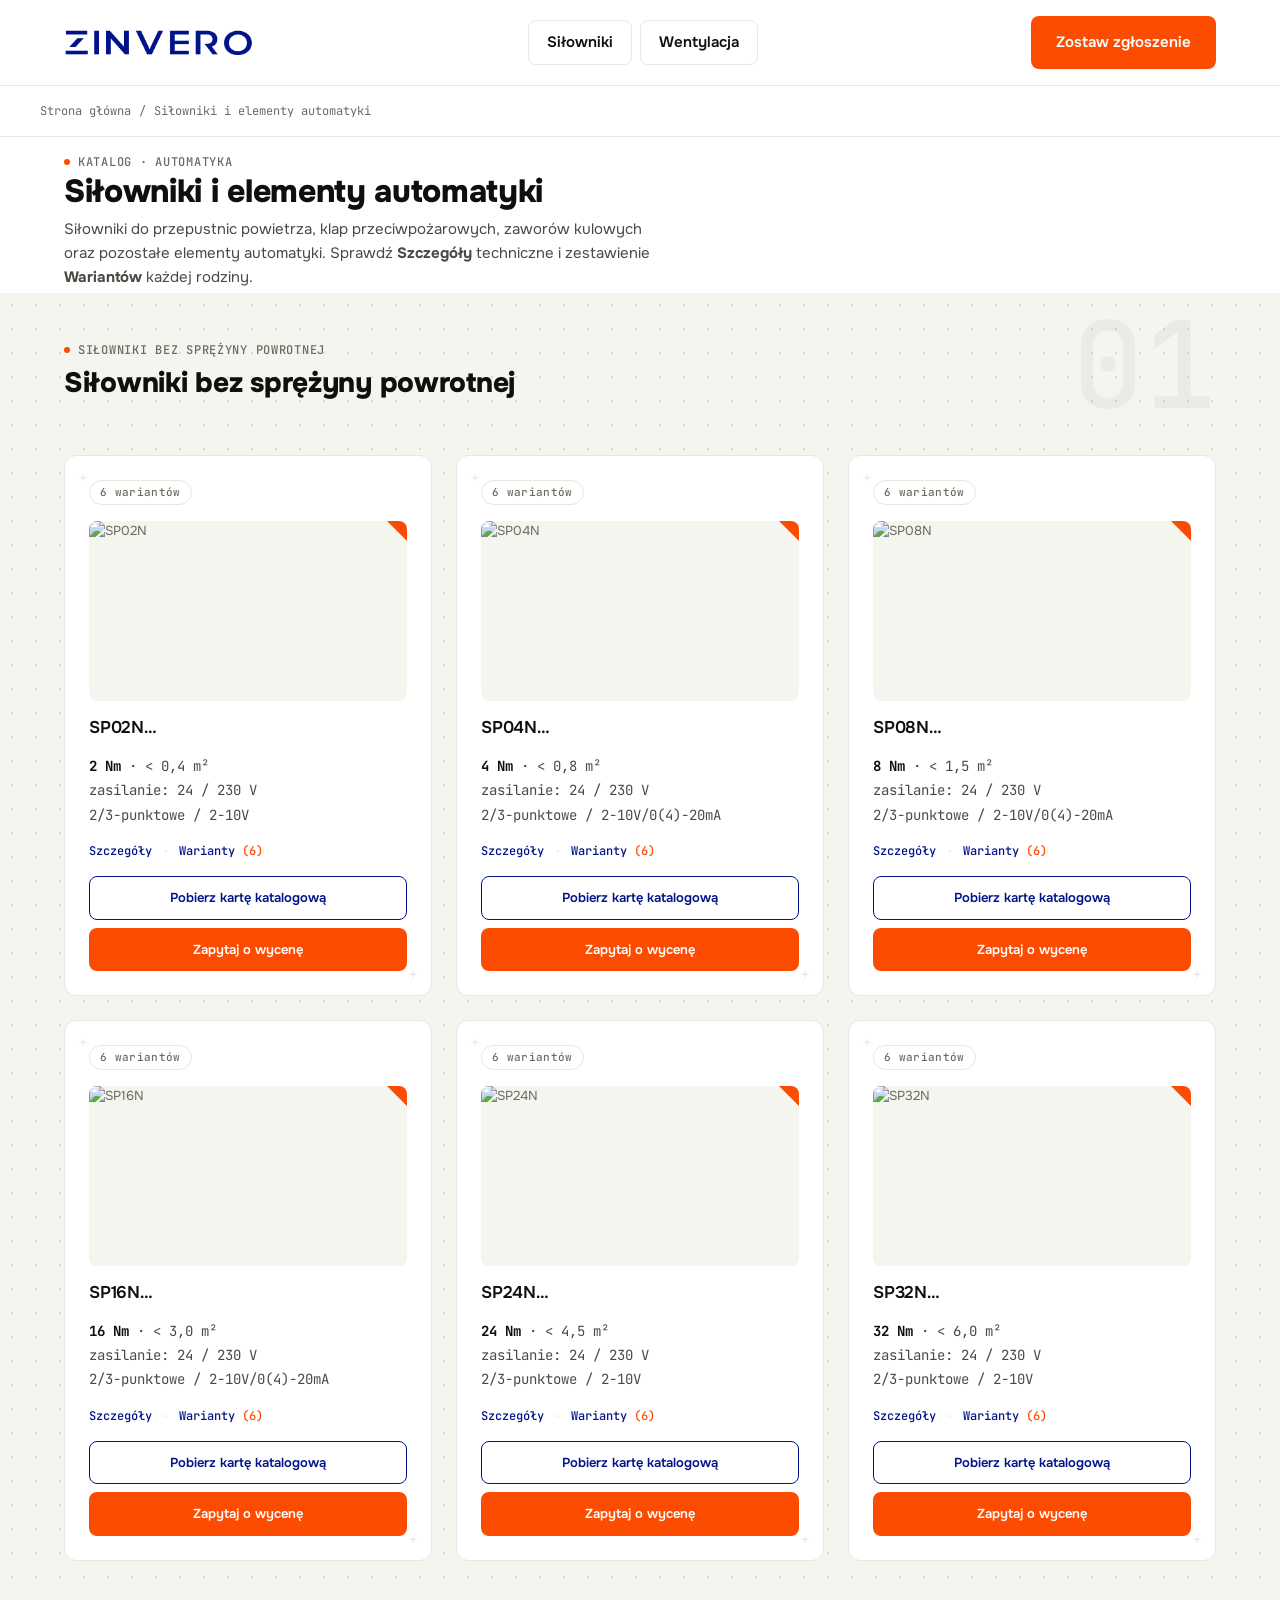
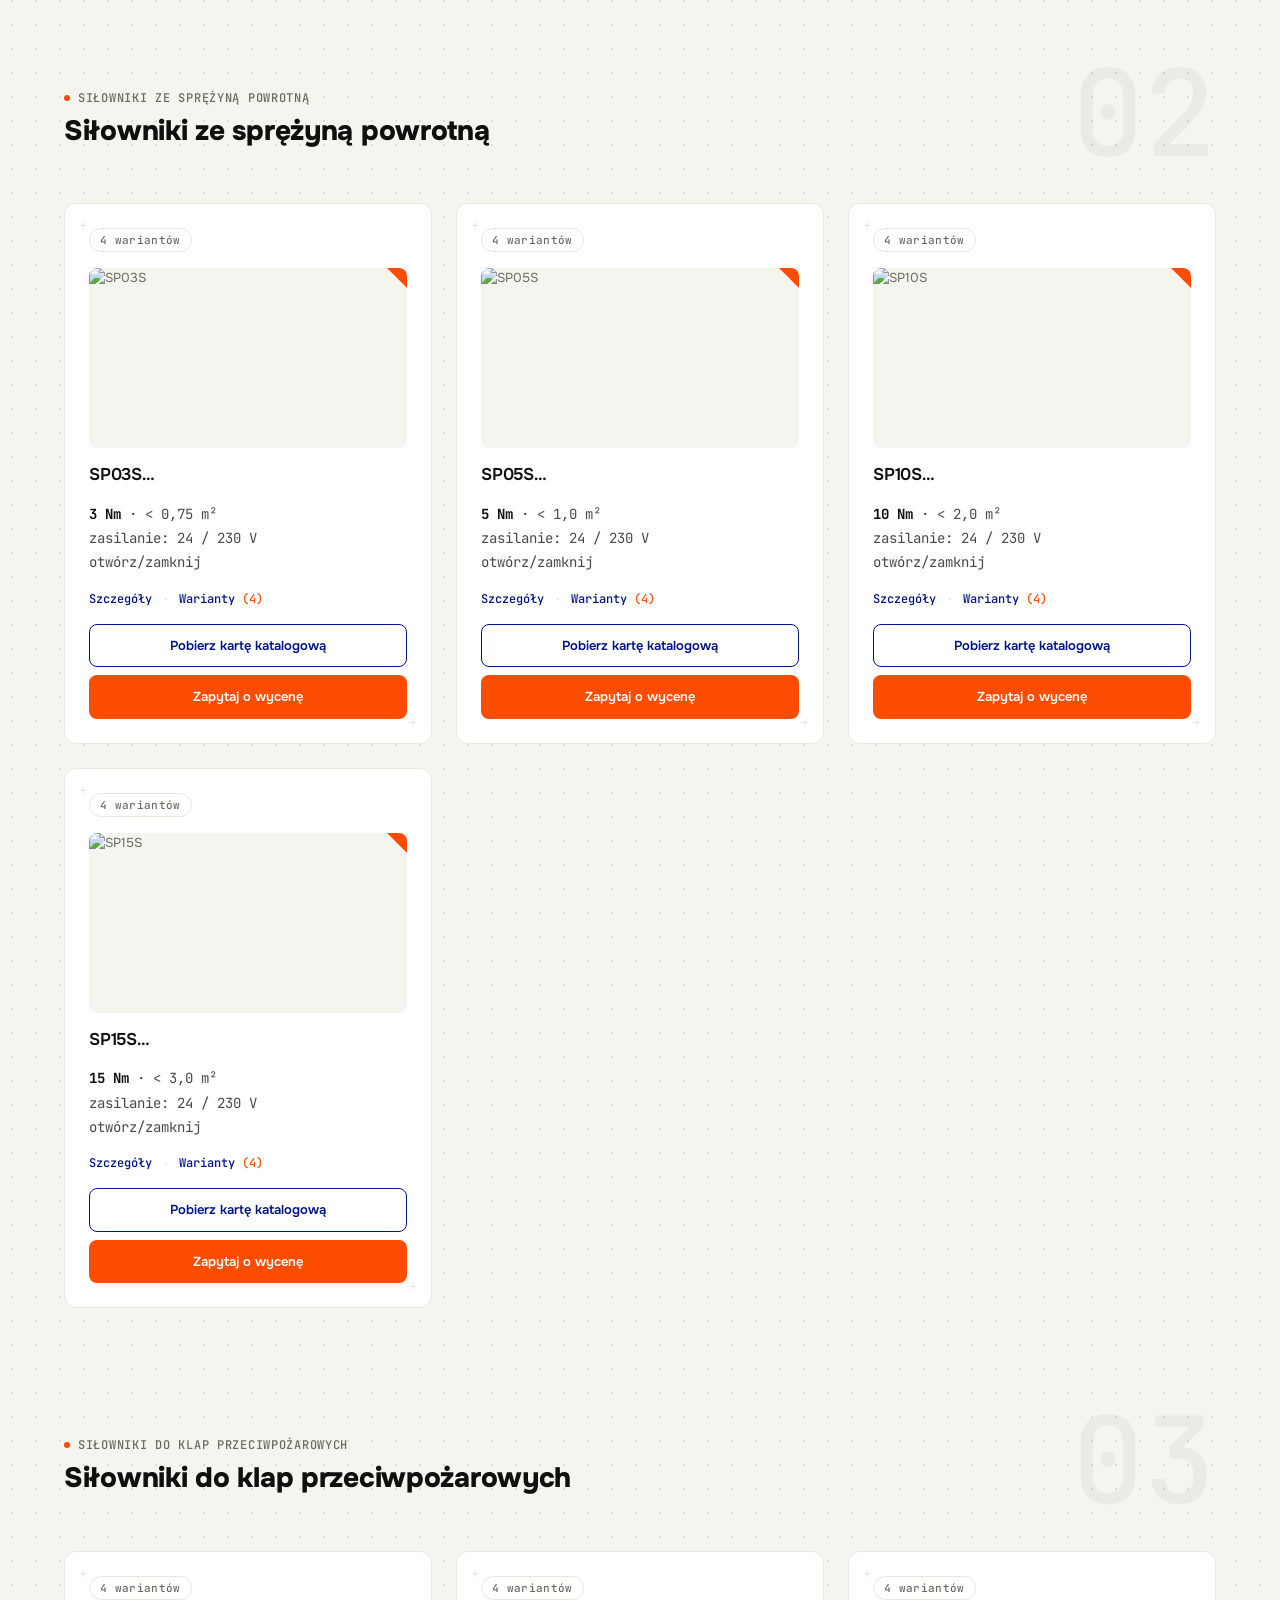
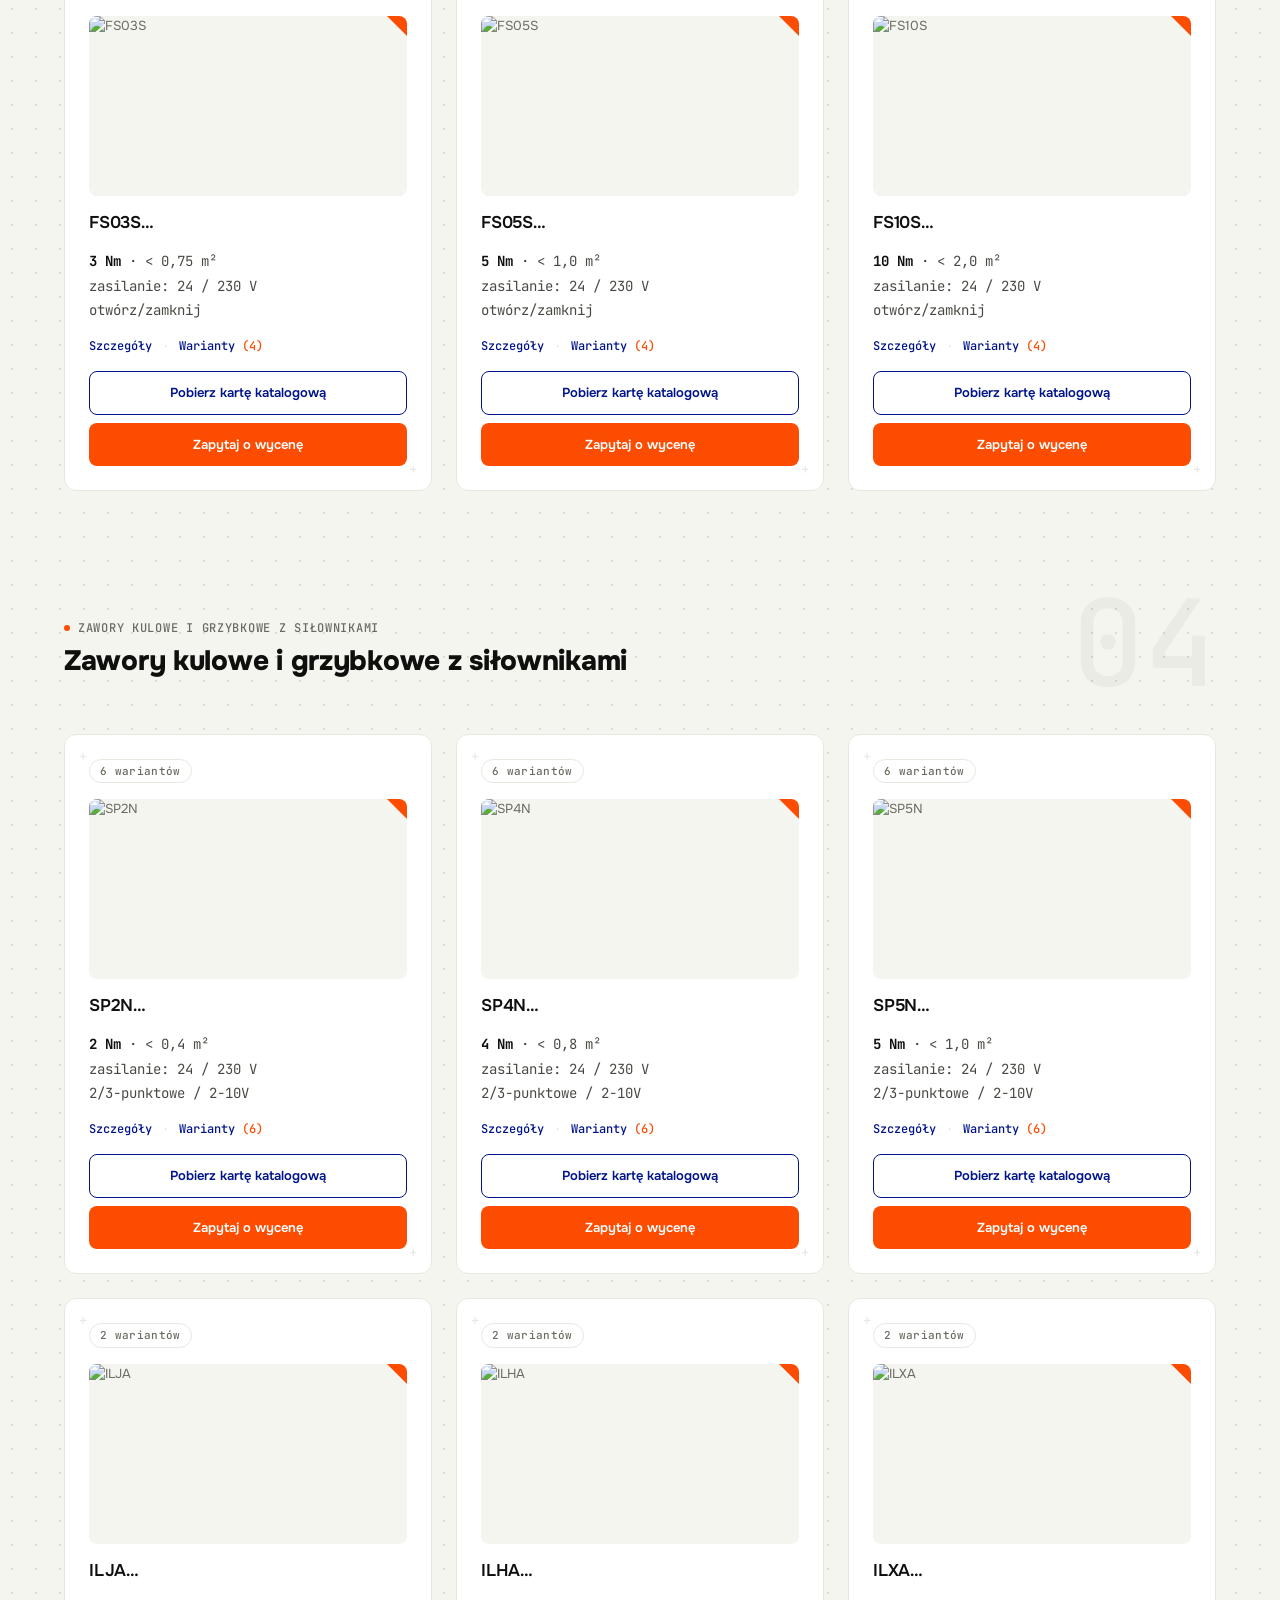
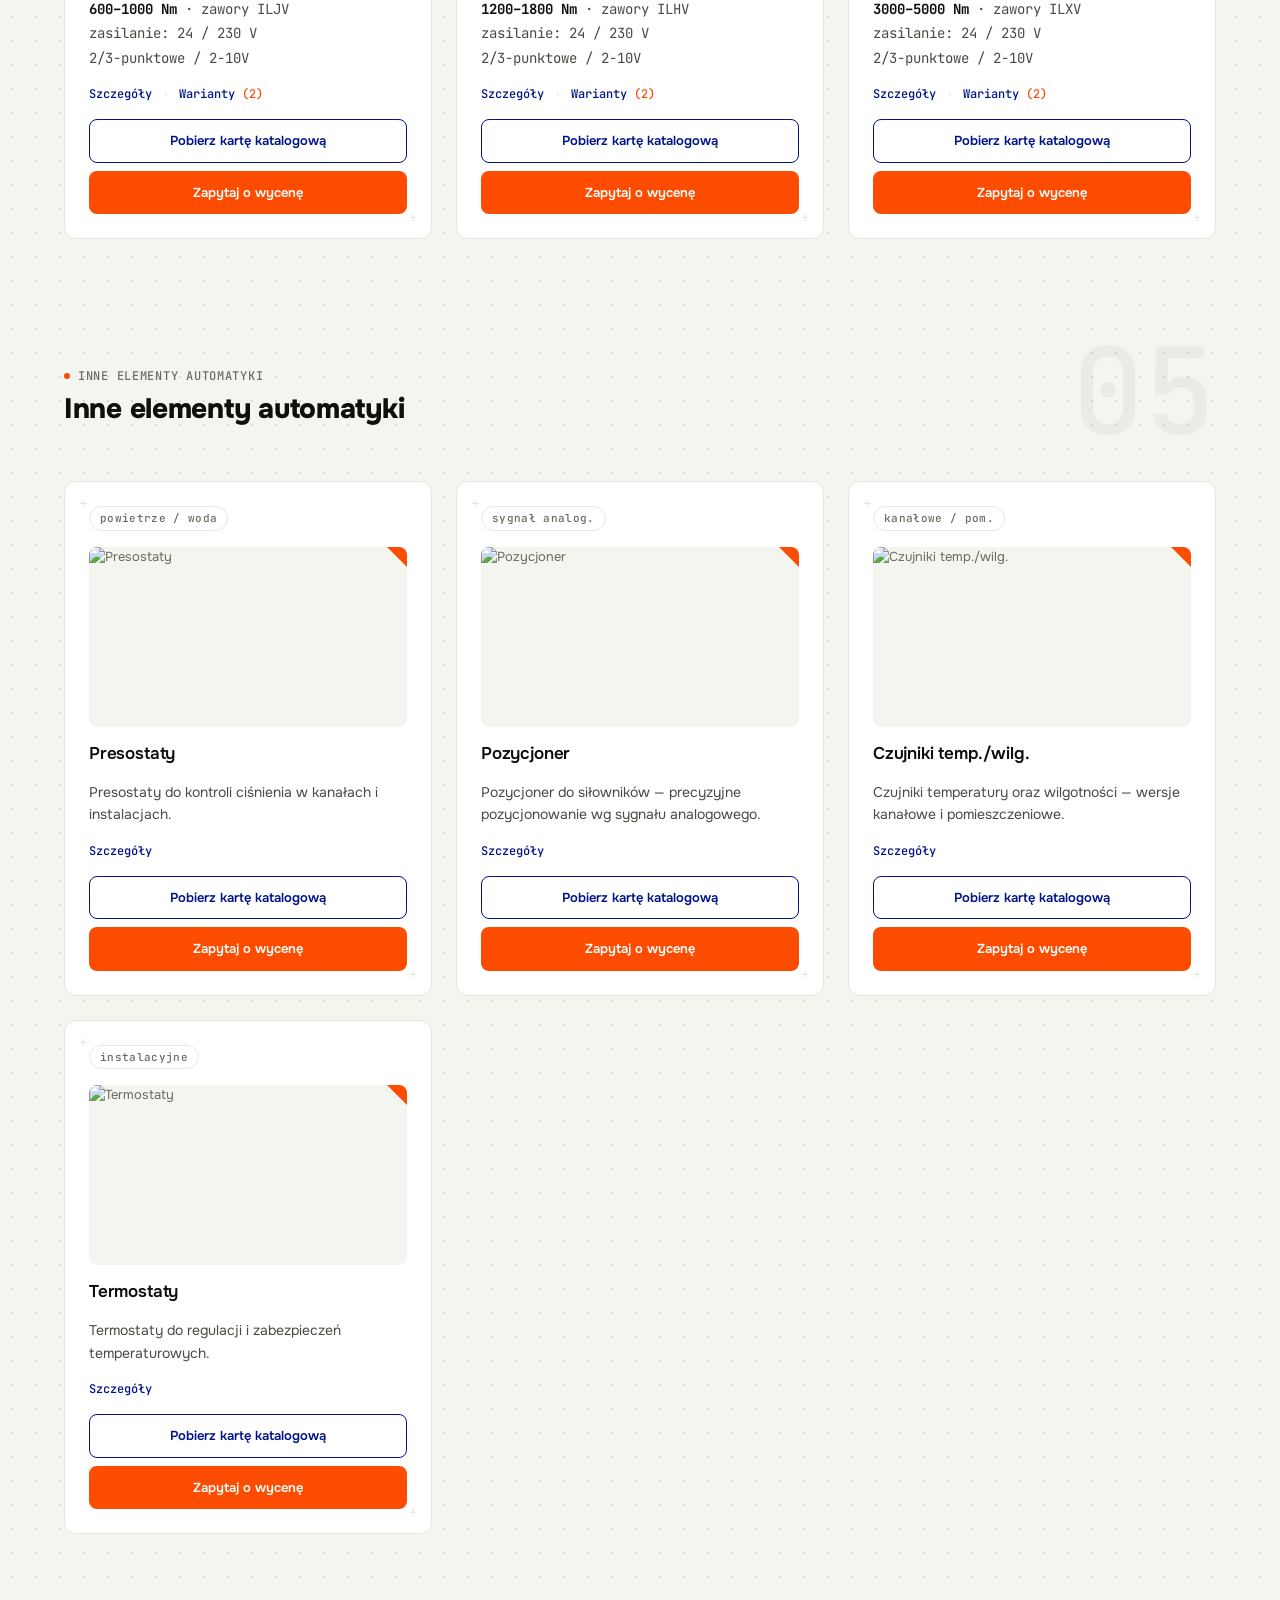
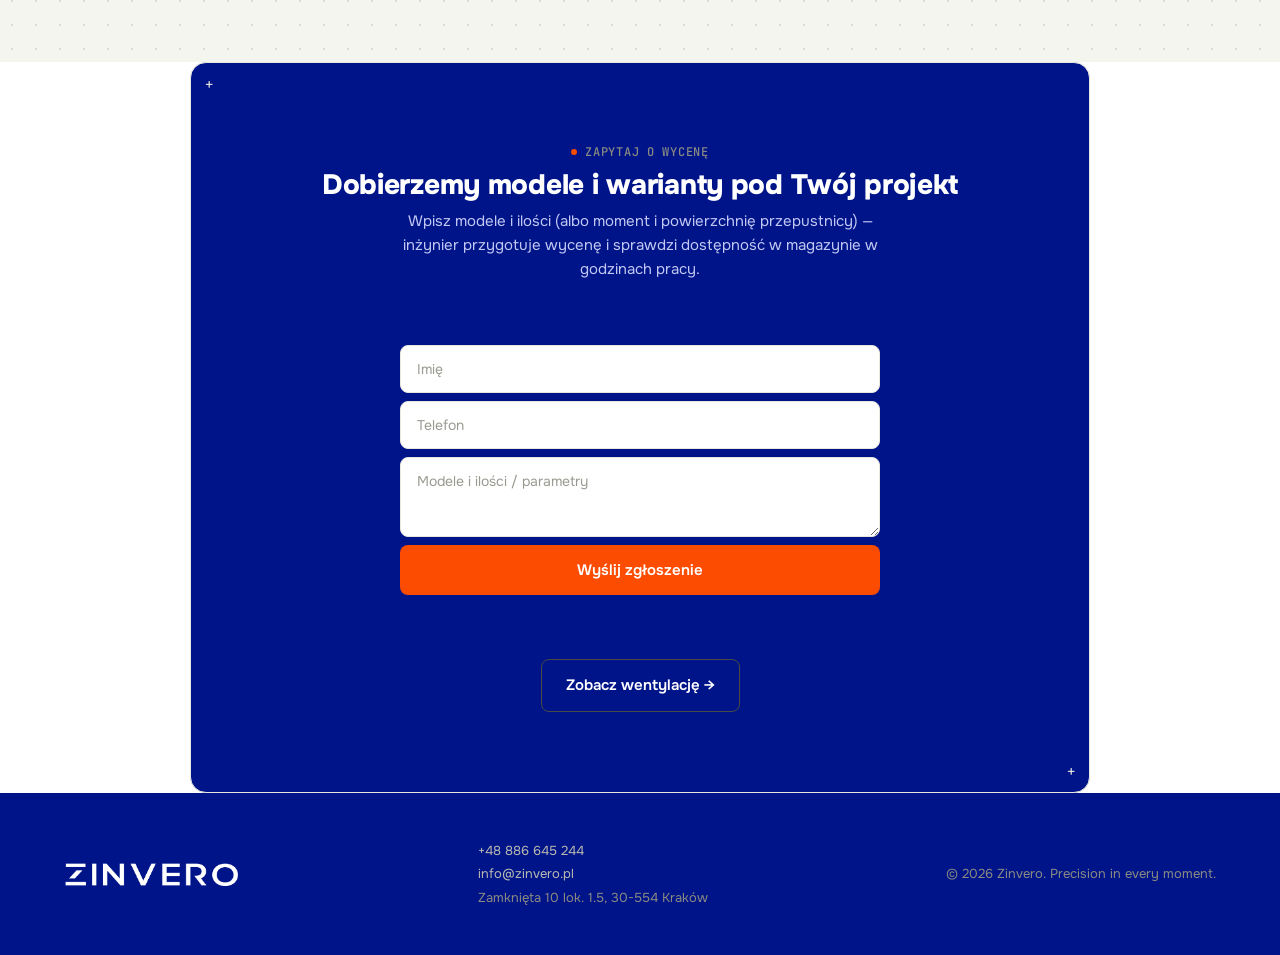
==== actuators.html @ 30b54fe3 "Zinvero site: clone of restok in Zinvero style + 6 fixes" ====
<!DOCTYPE html>
<html lang="pl">
<head>
<meta charset="UTF-8">
<meta name="viewport" content="width=device-width, initial-scale=1.0">
<title>Siłowniki i elementy automatyki — Zinvero</title>
<meta name="description" content="Katalog siłowników HVAC: przepustnice powietrza, klapy przeciwpożarowe, zawory kulowe i grzybkowe z siłownikami, presostaty. Szczegóły techniczne i warianty każdej rodziny. Magazyn w Krakowie.">
<link rel="canonical" href="https://zinvero-hvac.vercel.app/actuators.html">

<meta property="og:type" content="website">
<meta property="og:site_name" content="Zinvero">
<meta property="og:title" content="Siłowniki i elementy automatyki — Zinvero">
<meta property="og:description" content="Katalog siłowników HVAC: przepustnice, klapy przeciwpożarowe, zawory kulowe i grzybkowe, presostaty. Szczegóły i warianty.">
<meta property="og:url" content="https://zinvero-hvac.vercel.app/actuators.html">
<meta property="og:locale" content="pl_PL">
<meta property="og:image" content="https://zinvero-hvac.vercel.app/og-image.jpg">
<meta name="twitter:card" content="summary_large_image">
<meta name="twitter:title" content="Siłowniki i elementy automatyki — Zinvero">
<meta name="twitter:image" content="https://zinvero-hvac.vercel.app/og-image.jpg">

<link rel="preconnect" href="https://fonts.googleapis.com">
<link rel="preconnect" href="https://fonts.gstatic.com" crossorigin>
<link href="https://fonts.googleapis.com/css2?family=Onest:wght@400;500;600;800&family=JetBrains+Mono:wght@500&display=swap" rel="stylesheet">
<link rel="icon" type="image/svg+xml" href="/favicon.svg">
<link rel="icon" type="image/png" sizes="32x32" href="/favicon-32.png">
<link rel="apple-touch-icon" href="/apple-touch-icon.png">
<link rel="stylesheet" href="style.css">

<script type="application/ld+json">
{ "@context":"https://schema.org","@type":"BreadcrumbList","itemListElement":[
  {"@type":"ListItem","position":1,"name":"Strona główna","item":"https://zinvero-hvac.vercel.app/"},
  {"@type":"ListItem","position":2,"name":"Siłowniki i elementy automatyki","item":"https://zinvero-hvac.vercel.app/actuators.html"}]}
</script>
</head>
<body>

<header class="bg-white divider-bottom">
  <div class="container header-inner">
    <a href="index.html" class="logo">
      <img src="logo.png" alt="Zinvero">
    </a>
    <nav>
      <ul>
        <li><a href="actuators.html">Siłowniki</a></li>
        <li><a href="pvu.html">Wentylacja</a></li>
      </ul>
    </nav>
    <div class="header-cta">
      <a href="#actuators-lead" class="btn btn-primary">Zostaw zgłoszenie</a>
    </div>
  </div>
</header>

<div class="bg-white divider-bottom">
  <div class="container breadcrumb">
    <a href="index.html">Strona główna</a> / <span>Siłowniki i elementy automatyki</span>
  </div>
</div>

<section class="page-hero bg-white">
  <div class="container">
    <div class="page-hero-inner">
      <div class="eyebrow"><span class="dot"></span>Katalog · Automatyka</div>
      <h1>Siłowniki i elementy automatyki</h1>
      <p class="lead">Siłowniki do przepustnic powietrza, klap przeciwpożarowych, zaworów kulowych oraz pozostałe elementy automatyki. Sprawdź <b>Szczegóły</b> techniczne i zestawienie <b>Wariantów</b> każdej rodziny.</p>
    </div>
  </div>
</section>

<main class="bg-gray"><div class="container" id="catalog" style="padding-top:var(--xl);"></div></main>

<section class="bg-white" style="padding-top:0;" id="actuators-lead">
  <div class="container">
    <div class="lead-card corner-marks reveal" style="max-width:900px; margin:0 auto; grid-template-columns:1fr;">
      <div style="text-align:center; margin-bottom:var(--md);">
        <div class="eyebrow" style="justify-content:center; color:#8A8A82;"><span class="dot"></span>Zapytaj o wycenę</div>
        <h2 style="margin-top:var(--sm);">Dobierzemy modele i warianty pod Twój projekt</h2>
        <p style="color:#c2c8f2; max-width:480px; margin:var(--sm) auto 0;">Wpisz modele i ilości (albo moment i powierzchnię przepustnicy) — inżynier przygotuje wycenę i sprawdzi dostępność w magazynie w godzinach pracy.</p>
      </div>
      <form class="lead-form" style="max-width:480px; margin:0 auto; width:100%;">
        <input type="text" placeholder="Imię" name="name" aria-label="Imię">
        <input type="tel" placeholder="Telefon" name="phone" aria-label="Telefon">
        <textarea placeholder="Modele i ilości / parametry" name="comment" aria-label="Komentarz"></textarea>
        <input type="text" name="company_website" class="hp-field" tabindex="-1" autocomplete="off" aria-hidden="true">
        <button type="button" class="btn btn-primary btn-block">Wyślij zgłoszenie</button>
      </form>
      <div style="text-align:center; margin-top:var(--md);">
        <a href="pvu.html" class="btn btn-outline" style="background:transparent; border-color:#4A4A44; color:var(--white);">Zobacz wentylację →</a>
      </div>
    </div>
  </div>
</section>

<footer>
  <div class="container footer-inner">
    <a href="index.html" class="logo">
      <img src="logo-white.png" alt="Zinvero">
    </a>
    <div class="footer-contacts">
      <a href="tel:+48886645244">+48 886 645 244</a>
      <a href="mailto:info@zinvero.pl">info@zinvero.pl</a>
      <span>Zamknięta 10 lok. 1.5, 30-554 Kraków</span>
    </div>
    <p>© 2026 Zinvero. Precision in every moment.</p>
  </div>
</footer>

<!-- MODAL -->
<div class="modal" id="modal" aria-hidden="true">
  <div class="backdrop" data-close></div>
  <div class="dialog" role="dialog" aria-modal="true">
    <div class="mhead"><div><h3 id="m-title"></h3><div class="msub" id="m-sub"></div></div><button class="mclose" data-close aria-label="Zamknij">✕</button></div>
    <div class="mbody" id="m-body"></div>
  </div>
</div>

<script src="script.js"></script>
<script>
/* ---- Dane produktów (system nazewnictwa Zinvero) ---- */
var COMMON_SP={"Czas ruchu":"< 30 s","Kąt obrotu":"0~90°","Kierunek obrotów":"wybór przyciskiem na korpusie","Poziom mocy akustycznej":"< 45 dB(A)","Podłączenie elektryczne":"w komplecie z metrowym kablem","Obciążalność styku pom.":"3 (1,5) A, 230 V","Trwałość":"60 000 cykli","Stopień ochrony":"IP54","Wilgotność pracy":"5–95% RH, bez kondensacji","Temperatura pracy":"-20 ~ +50 °C","Temperatura składowania":"-40 ~ +70 °C","Standardy i normy":"CE, ISO, EAC"};
var FEAT_SP=["Mocowanie na osi przepustnicy uniwersalnym uchwytem.","Ręczne sterowanie przyciskami na korpusie.","Ochrona przed przeciążeniem — zatrzymanie bez wyłącznika krańcowego.","Wewnętrzny mechaniczny ogranicznik zakresu."];
var FEAT_S="Sprężyna powrotna — bezpieczny powrót do pozycji przy zaniku zasilania.";
function vN(code,masa){masa=masa||{};return [
 {s:"24",st:"2/3-punktowe",n:"24 V AC/DC",k:"—"},{s:"24S",st:"2/3-punktowe",n:"24 V AC/DC",k:"1× SPDT"},
 {s:"24M",st:"analog. 0(2)-10V / 0(4)-20mA",n:"24 V AC/DC",k:"—"},{s:"24MS",st:"analog. 0(2)-10V / 0(4)-20mA",n:"24 V AC/DC",k:"1× SPDT"},
 {s:"220",st:"2/3-punktowe",n:"230 V AC",k:"—"},{s:"220S",st:"2/3-punktowe",n:"230 V AC",k:"1× SPDT"}
].map(function(r){return {model:code+r.s,ster:r.st,nap:r.n,styk:r.k,masa:masa[r.s]||"—"};});}
function vS(code){return [
 {s:"24",n:"24 V AC/DC",k:"—"},{s:"24S",n:"24 V AC/DC",k:"1× SPDT"},{s:"220",n:"230 V AC",k:"—"},{s:"220S",n:"230 V AC",k:"1× SPDT"}
].map(function(r){return {model:code+r.s,ster:"otwórz/zamknij (2-poz.)",nap:r.n,styk:r.k,masa:"—"};});}

var CATS=[
 {id:"bez",name:"Siłowniki bez sprężyny powrotnej",img:"images/actuator-without-spring.jpg",pdf:"files/actuator-without-spring.pdf",
  desc:"Do przepustnic powietrza w wentylacji i klimatyzacji. Moment 2–32 Nm.",fam:[
   {c:"SP02N",nm:"2 Nm",a:"< 0,4 m²",st:["2/3-punktowe","2-10V"],v:vN("SP02N",{"24":"0,49","24S":"0,53","24M":"0,50","24MS":"0,54","220":"0,51","220S":"0,55"})},
   {c:"SP04N",nm:"4 Nm",a:"< 0,8 m²",st:["2/3-punktowe","2-10V/0(4)-20mA"],v:vN("SP04N",{"24":"0,9","24S":"0,9","24M":"0,9","24MS":"0,9","220":"1,0","220S":"1,0"})},
   {c:"SP08N",nm:"8 Nm",a:"< 1,5 m²",st:["2/3-punktowe","2-10V/0(4)-20mA"],v:vN("SP08N")},
   {c:"SP16N",nm:"16 Nm",a:"< 3,0 m²",st:["2/3-punktowe","2-10V/0(4)-20mA"],v:vN("SP16N")},
   {c:"SP24N",nm:"24 Nm",a:"< 4,5 m²",st:["2/3-punktowe","2-10V"],v:vN("SP24N")},
   {c:"SP32N",nm:"32 Nm",a:"< 6,0 m²",st:["2/3-punktowe","2-10V"],v:vN("SP32N")}]},
 {id:"ze",name:"Siłowniki ze sprężyną powrotną",img:"images/z-pruzynoyu.jpeg",pdf:"files/actuator-with-spring.pdf",safety:true,
  desc:"Z funkcją bezpieczeństwa — sprężyna powrotna przy zaniku zasilania. Moment 3–15 Nm.",fam:[
   {c:"SP03S",nm:"3 Nm",a:"< 0,75 m²",st:["otwórz/zamknij"],v:vS("SP03S")},
   {c:"SP05S",nm:"5 Nm",a:"< 1,0 m²",st:["otwórz/zamknij"],v:vS("SP05S")},
   {c:"SP10S",nm:"10 Nm",a:"< 2,0 m²",st:["otwórz/zamknij"],v:vS("SP10S")},
   {c:"SP15S",nm:"15 Nm",a:"< 3,0 m²",st:["otwórz/zamknij"],v:vS("SP15S")}]},
 {id:"fire",name:"Siłowniki do klap przeciwpożarowych",img:"images/actuator-fire-damper.jpg",pdf:"files/actuator-fire-damper.pdf",safety:true,
  desc:"Ze sprężyną powrotną, do systemów oddymiania i ochrony ppoż. Moment 3–15 Nm.",fam:[
   {c:"FS03S",nm:"3 Nm",a:"< 0,75 m²",st:["otwórz/zamknij"],v:vS("FS03S")},
   {c:"FS05S",nm:"5 Nm",a:"< 1,0 m²",st:["otwórz/zamknij"],v:vS("FS05S")},
   {c:"FS10S",nm:"10 Nm",a:"< 2,0 m²",st:["otwórz/zamknij"],v:vS("FS10S")}]},
 {id:"kul",name:"Zawory kulowe i grzybkowe z siłownikami",img:"images/kulovi-krany.jpeg",pdf:"files/ball-valves.pdf",
  desc:"Zawory kulowe (2-/3-drogowe) oraz duże zawory grzybkowe z siłownikami serii ILJA/ILHA/ILXA.",fam:[
   {c:"SP2N",nm:"2 Nm",a:"< 0,4 m²",st:["2/3-punktowe","2-10V"],v:vN("SP2N")},
   {c:"SP4N",nm:"4 Nm",a:"< 0,8 m²",st:["2/3-punktowe","2-10V"],v:vN("SP4N")},
   {c:"SP5N",nm:"5 Nm",a:"< 1,0 m²",st:["2/3-punktowe","2-10V"],v:vN("SP5N")},
   {c:"ILJA",nm:"600–1000 Nm",a:"zawory ILJV",st:["2/3-punktowe","2-10V"],big:true,img:"images/globe-valves.jpg",pdf:"files/globe-valves.pdf",
    v:[{model:"ILJA-06 (M)",ster:"2/3-punktowe / 2-10V",nap:"24 V / 230 V",styk:"—",masa:"—"},{model:"ILJA-10 (M)",ster:"2/3-punktowe / 2-10V",nap:"24 V / 230 V",styk:"—",masa:"—"}]},
   {c:"ILHA",nm:"1200–1800 Nm",a:"zawory ILHV",st:["2/3-punktowe","2-10V"],big:true,img:"images/globe-valves.jpg",pdf:"files/globe-valves.pdf",
    v:[{model:"ILHA-12 (M)",ster:"2/3-punktowe / 2-10V",nap:"24 V / 230 V",styk:"—",masa:"—"},{model:"ILHA-18 (M)",ster:"2/3-punktowe / 2-10V",nap:"24 V / 230 V",styk:"—",masa:"—"}]},
   {c:"ILXA",nm:"3000–5000 Nm",a:"zawory ILXV",st:["2/3-punktowe","2-10V"],big:true,img:"images/globe-valves.jpg",pdf:"files/globe-valves.pdf",
    v:[{model:"ILXA-30 (M)",ster:"2/3-punktowe / 2-10V",nap:"24 V / 230 V",styk:"—",masa:"—"},{model:"ILXA-50 (M)",ster:"2/3-punktowe / 2-10V",nap:"24 V / 230 V",styk:"—",masa:"—"}]}]},
 {id:"inne",name:"Inne elementy automatyki",img:"images/datchyk-rele.jpeg",pdf:"files/sensors-relays.pdf",simple:true,
  desc:"Osprzęt uzupełniający: presostaty, pozycjonery, czujniki i termostaty.",fam:[
   {c:"Presostaty",a:"powietrze / woda",d:"Presostaty do kontroli ciśnienia w kanałach i instalacjach.",v:[]},
   {c:"Pozycjoner",a:"sygnał analog.",d:"Pozycjoner do siłowników — precyzyjne pozycjonowanie wg sygnału analogowego.",v:[]},
   {c:"Czujniki temp./wilg.",a:"kanałowe / pom.",d:"Czujniki temperatury oraz wilgotności — wersje kanałowe i pomieszczeniowe.",v:[]},
   {c:"Termostaty",a:"instalacyjne",d:"Termostaty do regulacji i zabezpieczeń temperaturowych.",v:[]}]}
];

function esc(s){return String(s).replace(/[&<>"]/g,function(c){return {'&':'&amp;','<':'&lt;','>':'&gt;','"':'&quot;'}[c];});}
var cat=document.getElementById('catalog');
CATS.forEach(function(C,ci){
  var cards=C.fam.map(function(f,fi){
    var idx=ci+"_"+fi, nv=f.v?f.v.length:0, img=f.img||C.img, pdf=f.pdf||C.pdf;
    if(C.simple){
      return '<div class="product-card corner-marks">'+
        '<div class="product-tag">'+esc(f.a)+'</div>'+
        '<div class="product-media"><img src="'+img+'" alt="'+esc(f.c)+'" loading="lazy"></div>'+
        '<h3>'+esc(f.c)+'</h3>'+
        '<p>'+esc(f.d||'')+'</p>'+
        '<div class="plinks"><a data-det="'+idx+'">Szczegóły</a></div>'+
        '<div class="product-actions"><a href="'+pdf+'" class="btn btn-outline" target="_blank" rel="noopener">Pobierz kartę katalogową</a>'+
        '<a href="#actuators-lead" class="btn btn-primary">Zapytaj o wycenę</a></div></div>';
    }
    return '<div class="product-card corner-marks">'+
      '<div class="product-tag">'+nv+' wariantów</div>'+
      '<div class="product-media"><img src="'+img+'" alt="'+esc(f.c)+'" loading="lazy"></div>'+
      '<h3>'+esc(f.c)+'…</h3>'+
      '<div class="spec-lines"><p><b style="color:var(--black)">'+esc(f.nm)+'</b> · '+esc(f.a)+'</p><p>zasilanie: 24 / 230 V</p><p>'+esc(f.st.join(' / '))+'</p></div>'+
      '<div class="plinks"><a data-det="'+idx+'">Szczegóły</a><span class="sep">·</span><a data-var="'+idx+'">Warianty <span class="varcount">('+nv+')</span></a></div>'+
      '<div class="product-actions"><a href="'+pdf+'" class="btn btn-outline" target="_blank" rel="noopener">Pobierz kartę katalogową</a>'+
      '<a class="btn btn-primary" data-var="'+idx+'">Zapytaj o wycenę</a></div></div>';
  }).join('');
  var sec=document.createElement('section'); sec.className="cat-section";
  sec.innerHTML='<div class="section-head reveal"><span class="ghost-num">0'+(ci+1)+'</span>'+
    '<div class="eyebrow"><span class="dot"></span>'+esc(C.name)+'</div><h2>'+esc(C.name)+'</h2></div>'+
    '<div class="product-grid reveal-group">'+cards+'</div>';
  cat.appendChild(sec);
});

/* reveal dla dynamicznie dodanych sekcji (script.js obserwuje tylko elementy z czasu ładowania) */
(function(){
  var els=cat.querySelectorAll('.reveal, .reveal-group');
  if(!('IntersectionObserver' in window)){els.forEach(function(e){e.classList.add('is-visible');});return;}
  var io=new IntersectionObserver(function(en){en.forEach(function(x){if(x.isIntersecting){x.target.classList.add('is-visible');io.unobserve(x.target);}});},{threshold:0,rootMargin:'0px 0px -40px 0px'});
  els.forEach(function(e){io.observe(e);});
})();

/* ---- Modale ---- */
var modal=document.getElementById('modal'),mT=document.getElementById('m-title'),mS=document.getElementById('m-sub'),mB=document.getElementById('m-body');
function fam(idx){var p=idx.split('_');return {C:CATS[+p[0]],f:CATS[+p[0]].fam[+p[1]]};}
function openM(){modal.classList.add('open');modal.setAttribute('aria-hidden','false');document.body.style.overflow='hidden';}
function closeM(){modal.classList.remove('open');modal.setAttribute('aria-hidden','true');document.body.style.overflow='';}
function showVar(idx){var o=fam(idx),f=o.f;
  mT.textContent=f.c+(o.C.simple?'':'…');mS.textContent='Warianty · '+o.C.name;
  var head='<thead><tr><th>Model</th><th>Moment</th><th>Sterowanie</th><th>'+(f.big?'Zawory':'Wym. klapy')+'</th><th>Napięcie</th><th>Styk</th><th>Masa</th><th></th></tr></thead>';
  var rows=f.v.map(function(v){return '<tr data-model="'+esc(v.model)+'"><td class="model">'+esc(v.model)+'</td><td>'+esc(f.big?'—':f.nm)+'</td><td>'+esc(v.ster)+'</td><td>'+esc(f.a)+'</td><td>'+esc(v.nap)+'</td><td>'+esc(v.styk)+'</td><td>'+esc(v.masa)+'</td><td><span class="wycen">Wyceń →</span></td></tr>';}).join('');
  mB.innerHTML='<p class="mnote"><b>+</b> Kliknij wariant, aby dodać go do formularza wyceny.</p>'+
    '<div class="tablewrap"><table class="vtable">'+head+'<tbody>'+rows+'</tbody></table></div>'+
    '<div class="mcta"><a class="btn btn-primary" href="#actuators-lead" data-qfam="'+esc(f.c)+'">Wyślij zgłoszenie na rodzinę '+esc(f.c)+'</a><a class="btn btn-outline" data-det="'+idx+'">Dane techniczne</a></div>';
  openM();}
function showDet(idx){var o=fam(idx),f=o.f,C=o.C;mT.textContent=f.c+(C.simple?'':'…');mS.textContent='Dane techniczne · '+C.name;
  if(C.simple){mB.innerHTML='<p style="color:var(--text-secondary); margin-bottom:16px;">'+esc(f.d||'')+'</p>'+
    '<ul class="mfeat"><li>Dobór i konfiguracja pod konkretną instalację.</li><li>Pełna dokumentacja i deklaracje zgodności CE.</li></ul>'+
    '<div class="mcta"><a class="btn btn-primary" href="#actuators-lead" data-goform>Zapytaj o wycenę</a><a class="btn btn-outline" href="'+(f.pdf||C.pdf)+'" target="_blank" rel="noopener">Pobierz PDF</a></div>';openM();return;}
  var specs=Object.assign({"Moment obrotowy":f.nm,"Powierzchnia przepustnicy":f.a,"Sterowanie":f.st.join(' / '),"Napięcie":"24 V AC/DC ±10% / 230 V AC ±10%"},COMMON_SP);
  if(C.safety)specs["Funkcja bezpieczeństwa"]="sprężyna powrotna";
  var srows=Object.keys(specs).map(function(k){return '<tr><th>'+esc(k)+'</th><td>'+esc(specs[k])+'</td></tr>';}).join('');
  var feats=FEAT_SP.slice();if(C.safety)feats.unshift(FEAT_S);
  mB.innerHTML='<ul class="mfeat">'+feats.map(function(x){return '<li>'+esc(x)+'</li>';}).join('')+'</ul>'+
    '<div class="tablewrap"><table class="spectable"><tbody>'+srows+'</tbody></table></div>'+
    '<div class="mcta"><a class="btn btn-primary" href="#actuators-lead" data-goform>Zapytaj o wycenę</a>'+(f.v&&f.v.length?'<a class="btn btn-outline" data-var="'+idx+'">Warianty ('+f.v.length+')</a>':'')+'</div>';
  openM();}
function prefill(txt){var ta=document.querySelector('#actuators-lead textarea[name="comment"]');if(ta){var c=ta.value.trim();ta.value=(c?c+', ':'')+txt;}
  closeM();var el=document.getElementById('actuators-lead');if(el)el.scrollIntoView({behavior:'smooth'});
  setTimeout(function(){if(ta)ta.focus();},400);}
document.addEventListener('click',function(e){
  var gf=e.target.closest('[data-goform]');
  if(gf){ closeM(); return; } /* zamknij modal, kotwica href przewinie do formularza */
  var v=e.target.closest('[data-var]'),d=e.target.closest('[data-det]'),c=e.target.closest('[data-close]'),row=e.target.closest('tr[data-model]'),qf=e.target.closest('[data-qfam]');
  if(qf){e.preventDefault();prefill(qf.dataset.qfam+' — ');return;}
  if(row){prefill(row.dataset.model+' — 1 szt.');return;}
  if(v){e.preventDefault();showVar(v.dataset.var);}
  else if(d){e.preventDefault();showDet(d.dataset.det);}
  else if(c){closeM();}
});
document.addEventListener('keydown',function(e){if(e.key==='Escape')closeM();});
</script>
</body>
</html>
---- style.css ----
:root{
    --black:#0F0F0E;
    --yellow:#FC4C02;
    --navy:#001489;
    --navy-2:#0a1fb0;
    --white:#FFFFFF;
    --section-gray:#F5F5F0;
    --text-secondary:#4A4A44;
    --text-muted:#6B6B62;
    --divider:#E8E7E0;
    --danger:#E14B3D;

    --radius-sm:6px;
    --radius-md:8px;
    --radius-card:12px;
    --radius-banner:16px;

    --xs:4px; --sm:8px; --md:16px; --lg:24px; --xl:48px; --xxl:80px;
  }

  *{box-sizing:border-box;}
  html{scroll-behavior:smooth;}
  body{
    margin:0;
    background:var(--white);
    color:var(--black);
    font-family:'Onest', Arial, sans-serif;
    font-weight:400;
    line-height:1.5;
  }
  .mono{font-family:'JetBrains Mono', monospace; font-weight:500;}

  .container{
    max-width:1200px;
    margin:0 auto;
    padding:0 var(--lg);
  }

  section, header, footer{ position:relative; }

  .bg-white{background:var(--white);}
  .bg-gray{background:var(--section-gray);}

  .divider-top{border-top:0.5px solid var(--divider);}
  .divider-bottom{border-bottom:0.5px solid var(--divider);}

  h1,h2,h3{margin:0; font-weight:800; letter-spacing:-0.01em;}
  h1{font-size:44px; line-height:1.08;}
  h2{font-size:28px; line-height:1.15; font-weight:800;}
  h3{font-size:18px; line-height:1.3; font-weight:600;}
  p{margin:0; color:var(--text-secondary); font-size:15px; line-height:1.6;}

  a{color:inherit; text-decoration:none;}

  .eyebrow{
    display:flex; align-items:center; gap:8px;
    font-family:'JetBrains Mono', monospace;
    font-size:12px; font-weight:500;
    letter-spacing:0.06em; text-transform:uppercase;
    color:var(--text-muted);
  }
  .eyebrow .dot{width:6px; height:6px; border-radius:50%; background:var(--yellow); display:inline-block;}

  .marker{
    background:var(--yellow);
    padding:0 6px;
    box-decoration-break:clone;
    -webkit-box-decoration-break:clone;
  }

  /* Buttons */
  .btn{
    display:inline-flex; align-items:center; justify-content:center; gap:8px;
    font-family:'Onest', sans-serif; font-weight:600; font-size:15px;
    padding:14px 24px;
    border-radius:var(--radius-md);
    border:1px solid transparent;
    cursor:pointer;
    white-space:nowrap;
    transition:transform 0.15s var(--ease,ease), background-color 0.15s ease, border-color 0.15s ease, box-shadow 0.15s ease;
  }
  .btn:hover{transform:translateY(-2px);}
  .btn:active{transform:translateY(0); transition-duration:0.05s;}
  .btn-primary{background:var(--yellow); color:var(--white);}
  .btn-primary:hover{background:#ff6a2b;}
  .btn-dark{background:var(--navy); color:var(--white);}
  .btn-dark:hover{background:var(--navy-2);}
  .btn-outline{background:var(--white); color:var(--navy); border-color:var(--navy);}
  .btn-outline:hover{background:var(--navy); color:var(--white);}
  .btn-block{width:100%;}
  .btn span.arrow{display:inline-block; transition:transform 0.15s ease;}
  .btn:hover span.arrow{transform:translateX(3px);}

  /* Header */
  header{
    background:var(--white);
    padding:var(--md) 0;
    position:sticky;
    top:0;
    z-index:100;
  }
  .header-inner{
    display:flex; align-items:center; justify-content:space-between; gap:var(--lg);
  }
  .logo{display:flex; align-items:center; gap:10px;}
  .logo img{height:26px; width:auto; display:block;}
  .footer-inner .logo img{height:24px;}
  .logo-mark{
    width:40px; height:40px;
    background:var(--navy);
    border-radius:20%;
    display:flex; align-items:center; justify-content:center;
    transition:transform 0.25s ease;
  }
  .logo:hover .logo-mark{transform:rotate(-8deg) scale(1.05);}
  .logo-mark span{
    width:35%; height:35%;
    background:var(--yellow);
    border-radius:15%;
    display:block;
    transition:transform 0.25s ease;
  }
  .logo:hover .logo-mark span{transform:scale(1.15);}
  .logo-word{font-weight:800; font-size:21px; letter-spacing:0.02em;}
  nav ul{list-style:none; display:flex; gap:4px; margin:0; padding:0;}
  nav a{
    font-size:15px; font-weight:600; color:var(--black);
    padding:10px 18px;
    border-radius:8px;
    border:1px solid var(--divider);
    display:inline-block;
    transition:background-color 0.18s ease, border-color 0.18s ease, color 0.18s ease;
  }
  nav a:hover{background:var(--navy); border-color:var(--navy); color:var(--white);}
  nav ul{gap:8px;}
  .header-cta{display:flex; align-items:center;}

  /* Hero */
  .hero{padding:var(--lg) 0 var(--xl);}
  .hero-card{
    border:0.5px solid var(--divider);
    border-radius:var(--radius-banner);
    padding:var(--xl) var(--xl);
    background:var(--white);
    text-align:center;
  }
  .hero-card .eyebrow{justify-content:center;}
  .hero-content{max-width:700px; margin:0 auto;}
  .hero h1{margin:var(--sm) 0 var(--sm);}
  .hero p.lead{font-size:17px; max-width:560px; margin:0 auto var(--md);}
  .hero-actions{display:flex; gap:var(--sm); margin-bottom:var(--lg); flex-wrap:wrap; justify-content:center;}
  .hero-actions .btn{min-width:220px;}

  .stats{
    display:grid; grid-template-columns:repeat(4, 1fr);
    gap:var(--lg);
    padding-top:var(--md);
    border-top:0.5px solid var(--divider);
    text-align:center;
  }
  .stat-num{font-family:'JetBrains Mono', monospace; font-weight:500; font-size:32px; color:var(--black);}
  .stat-num .accent{color:var(--yellow);}
  .stat-label{font-size:13px; color:var(--text-muted); margin-top:4px;}

  /* Category blocks */
  .categories{padding:var(--xxl) 0;}
  .section-head{margin-bottom:var(--xl); max-width:620px;}
  .section-head .eyebrow{margin-bottom:var(--sm);}
  .cat-grid{display:grid; grid-template-columns:1fr 1fr; gap:var(--lg);}
  /* Вся картка категорії — це одне посилання (клікабельна повністю).
     Без transform на hover, щоб курсор не мерехтів і клік був стабільним. */
  .cat-card{
    border:0.5px solid var(--divider);
    border-radius:var(--radius-card);
    padding:var(--lg);
    background:var(--white);
    display:flex; flex-direction:column; gap:var(--md);
    text-decoration:none; color:inherit;
    transition:border-color 0.2s ease, box-shadow 0.2s ease;
  }
  .cat-card:hover{ border-color:var(--navy); box-shadow:0 6px 20px rgba(0,20,137,0.10); }
  .cat-card .btn-block{ margin-top:auto; }
  .cat-media{
    aspect-ratio:4/3; border-radius:var(--radius-md);
    background:var(--section-gray);
    display:flex; align-items:center; justify-content:center;
    color:var(--text-muted); font-size:13px;
    overflow:hidden;
  }
  .cat-media img, .product-media img{
    width:100%; height:100%; object-fit:cover; display:block;
  }
  .cat-media--contain img{ object-fit:contain; }
  .spec-badges{display:flex; flex-wrap:wrap; gap:6px;}
  .spec-lines{display:flex; flex-direction:column; gap:2px;}
  .spec-lines p{margin:0; font-family:'JetBrains Mono', monospace; font-size:13px; color:var(--text-secondary);}
  .spec-badge{
    font-family:'JetBrains Mono', monospace; font-size:11px; font-weight:500;
    color:var(--text-secondary); background:var(--section-gray);
    padding:4px 10px; border-radius:20px; white-space:nowrap;
  }
  .cat-card h3{font-size:20px;}
  .cat-tag{
    align-self:flex-start;
    font-family:'JetBrains Mono', monospace; font-size:11px; font-weight:500;
    color:var(--black); background:var(--yellow);
    padding:4px 10px; border-radius:20px; letter-spacing:0.04em; text-transform:uppercase;
  }

  /* Lead form */
  section.lead{padding:var(--xxl) 0;}
  .lead-card{
    border:0.5px solid var(--divider); border-radius:var(--radius-banner);
    background:var(--navy); color:var(--white);
    padding:var(--xxl) var(--xl);
    display:grid; grid-template-columns:1fr 1fr; gap:var(--xl); align-items:center;
  }
  .lead-card h2{color:var(--white);}
  .lead-card p{color:#B8B8B0;}
  .lead-form{display:flex; flex-direction:column; gap:var(--sm);}
  .lead-form input, .lead-form textarea{
    width:100%; padding:14px 16px;
    border-radius:var(--radius-md);
    border:1px solid var(--divider);
    background:var(--white); color:var(--black);
    font-family:'Onest', sans-serif; font-size:14px;
  }
  .lead-form input:focus, .lead-form textarea:focus{outline:none; border-color:var(--yellow); box-shadow:0 0 0 3px rgba(252,76,2,0.12);}
  .lead-form textarea{resize:vertical; min-height:80px;}
  .lead-form ::placeholder{color:#9a9a92;}
  .lead-form button[disabled]{opacity:0.6; cursor:not-allowed;}
  .form-message{font-family:'JetBrains Mono', monospace; font-size:13px;}
  .form-message:empty{display:none;}
  .form-message.success{color:#4ADE80;}
  .form-message.error{color:var(--danger);}

  /* Video block */
  .videos{padding:var(--xxl) 0;}
  .video-grid{display:grid; grid-template-columns:repeat(4, 1fr); gap:var(--lg);}
  .video-item .frame{
    aspect-ratio:16/9; border-radius:var(--radius-md);
    background:var(--black);
    position:relative; overflow:hidden;
    margin-bottom:var(--sm);
  }
  .video-item .frame iframe{
    position:absolute; inset:0;
    width:100%; height:100%; border:0; display:block;
  }
  .video-item h4{font-size:14px; font-weight:600; margin-bottom:4px;}
  .video-item p{font-size:13px;}

  /* Audience blocks */
  .audience{padding:var(--xxl) 0;}
  .aud-grid{display:grid; grid-template-columns:repeat(3, 1fr); gap:var(--lg);}
  .aud-card{
    background:var(--white); border:0.5px solid var(--divider); border-radius:var(--radius-card);
    padding:var(--lg);
    transition:transform 0.2s ease, border-color 0.2s ease;
  }
  .aud-card:hover{transform:translateY(-4px); border-color:var(--navy);}
  .aud-num{font-family:'JetBrains Mono', monospace; color:var(--yellow); font-size:13px; margin-bottom:var(--md); transition:transform 0.2s ease;}
  .aud-card:hover .aud-num{transform:scale(1.15); display:inline-block;}
  .aud-card h3{margin-bottom:var(--sm);}

  /* Why us */
  .why{padding:var(--xxl) 0;}
  .why-grid{display:grid; grid-template-columns:repeat(4, 1fr); gap:var(--lg);}
  .why-card{padding:var(--md) 0; border-top:1.5px solid var(--divider); transition:border-color 0.2s ease, transform 0.2s ease;}
  .why-card:hover{border-color:var(--yellow); transform:translateX(4px);}
  .why-card h3{font-size:15px; margin-bottom:var(--sm);}
  .why-card p{font-size:13px;}

  footer{padding:var(--xl) 0; background:var(--navy); color:#c2c8f2;}
  .footer-inner{display:flex; justify-content:space-between; align-items:center; flex-wrap:wrap; gap:var(--md);}
  .footer-inner p{color:#8A8A82; font-size:13px;}
  .footer-contacts{display:flex; flex-direction:column; gap:4px; font-size:13px;}
  .footer-contacts a, .footer-contacts span{color:#B8B8B0; transition:color 0.15s ease;}
  .footer-contacts a:hover{color:var(--yellow);}
  .footer-contacts span{color:#8A8A82;}

  @media (max-width: 1023px){
    .cat-grid, .video-grid, .why-grid{grid-template-columns:repeat(2,1fr);}
    .aud-grid{grid-template-columns:1fr;}
    .lead-card{grid-template-columns:1fr;}
    .hero h1{font-size:34px;}
  }
  @media (max-width: 767px){
    .stats{grid-template-columns:repeat(2,1fr);}
    .cat-grid{grid-template-columns:1fr;}
    .video-grid{grid-template-columns:1fr;}
    .why-grid{grid-template-columns:1fr;}
    nav{display:none;}
    .hero-card{padding:var(--xl) var(--md);}
    .side-tag{display:none;}
    .ghost-num{display:none;}
  }

  /* ---------- Декоративний технічний шар ---------- */

  /* Кутові мітки-хрестики — як реперні точки на кресленні/оптичному приладі */
  .corner-marks{position:relative;}
  .corner-marks::before, .corner-marks::after,
  .corner-marks .cm{
    content:"+";
    position:absolute;
    font-family:'JetBrains Mono', monospace;
    font-size:14px; line-height:1;
    color:var(--divider);
    pointer-events:none;
    user-select:none;
  }
  .corner-marks::before{top:14px; left:14px; content:"+";}
  .corner-marks::after{bottom:14px; right:14px; content:"+";}
  .corner-marks .cm.tr{top:14px; right:14px;}
  .corner-marks .cm.bl{bottom:14px; left:14px;}

  /* Dot-grid текстура на сірих секціях — тонка, майже непомітна */
  .bg-gray{
    background-color:var(--section-gray);
    background-image:radial-gradient(circle, #DCDBD2 1px, transparent 1px);
    background-size:24px 24px;
  }

  /* Ghost-цифра розділу — велика напівпрозора цифра позаду заголовка */
  .section-head{position:relative; z-index:1;}
  .ghost-num{
    position:absolute;
    top:-36px; right:0;
    font-family:'JetBrains Mono', monospace;
    font-weight:500;
    font-size:120px;
    line-height:1;
    color:var(--black);
    opacity:0.04;
    z-index:-1;
    pointer-events:none;
  }
  .section-counter{
    font-family:'JetBrains Mono', monospace;
    font-size:12px; color:var(--text-muted);
  }

  /* Пунктирні розділювачі між показниками статистики */
  .stats > div{position:relative; padding-left:var(--lg);}
  .stats > div:first-child{padding-left:0;}
  .stats > div::before{
    content:"";
    position:absolute; left:0; top:2px; bottom:2px;
    border-left:1px dashed var(--divider);
  }
  .stats > div:first-child::before{display:none;}

  /* Вертикальна бічна мітка на hero-картці. Через writing-mode текст
     центрується по висоті картки й не залазить у чорну смугу зверху,
     незалежно від довжини напису. */
  .side-tag{
    position:absolute; left:-40px; top:0; bottom:0;
    display:flex; align-items:center;
    writing-mode:vertical-rl; transform:rotate(180deg);
    font-family:'JetBrains Mono', monospace;
    font-size:11px; letter-spacing:0.12em;
    text-transform:uppercase;
    color:var(--text-muted);
    white-space:nowrap;
    pointer-events:none;
  }

  /* Технічна "лінійка"-смуга під хедером із номерами моделей */
  .spec-strip{
    overflow:hidden;
    border-bottom:0.5px solid var(--divider);
    background:var(--navy);
  }
  .spec-strip .container{
    display:flex; gap:var(--xl);
    padding-top:10px; padding-bottom:10px;
  }
  .spec-strip span{
    font-family:'JetBrains Mono', monospace;
    font-size:11px; letter-spacing:0.08em;
    color:#FFFFFF; white-space:nowrap;
  }
  .spec-strip span b{color:var(--yellow); font-weight:500;}

  /* Кутовий зріз (notch) на теговій плашці категорій — технічна деталь */
  .cat-media{position:relative;}
  .cat-media::after{
    content:"";
    position:absolute; top:0; right:0;
    width:0; height:0;
    border-style:solid;
    border-width:0 22px 22px 0;
    border-color:transparent var(--yellow) transparent transparent;
  }

  /* Scroll-reveal — плавна поява блоків при прокрутці */
  .reveal{
    opacity:0;
    transform:translateY(24px);
    transition:opacity 0.6s ease, transform 0.6s ease;
  }
  .reveal.is-visible{
    opacity:1;
    transform:translateY(0);
  }
  /* Каскадна поява карток всередині сітки — кожна дитина зі своєю затримкою */
  .reveal-group > *{
    opacity:0;
    transform:translateY(20px);
    transition:opacity 0.5s ease, transform 0.5s ease;
  }
  .reveal-group.is-visible > *{
    opacity:1;
    transform:translateY(0);
  }
  .reveal-group.is-visible > *:nth-child(1){transition-delay:0.05s;}
  .reveal-group.is-visible > *:nth-child(2){transition-delay:0.15s;}
  .reveal-group.is-visible > *:nth-child(3){transition-delay:0.25s;}
  .reveal-group.is-visible > *:nth-child(4){transition-delay:0.35s;}

  /* Вступна анімація hero при завантаженні сторінки */
  @keyframes heroIn{
    from{ opacity:0; transform:translateY(16px); }
    to{ opacity:1; transform:translateY(0); }
  }
  .hero-card .eyebrow{ animation:heroIn 0.6s ease both; animation-delay:0.05s; }
  .hero h1{ animation:heroIn 0.6s ease both; animation-delay:0.15s; }
  .hero p.lead{ animation:heroIn 0.6s ease both; animation-delay:0.25s; }
  .hero-actions{ animation:heroIn 0.6s ease both; animation-delay:0.35s; }
  .stats{ animation:heroIn 0.6s ease both; animation-delay:0.45s; }

  /* Заповнення "маркера" зліва направо після появи заголовка */
  @keyframes markerFill{
    from{ background-size:0% 100%; }
    to{ background-size:100% 100%; }
  }
  .marker{
    background-image:linear-gradient(var(--yellow), var(--yellow));
    background-repeat:no-repeat;
    background-position:left center;
    background-color:transparent;
    animation:markerFill 0.5s ease-out both;
    animation-delay:0.55s;
  }

  /* Header стискається та отримує рамку при скролі */
  header{ transition:padding 0.25s ease, box-shadow 0.25s ease; }
  header.is-scrolled{ padding:10px 0; box-shadow:0 1px 0 var(--divider), 0 4px 12px rgba(15,15,14,0.04); }
  header.is-scrolled .logo-mark{ width:28px; height:28px; }

  /* Безкінечна стрічка технічних характеристик */
  .spec-strip .container{
    display:flex; gap:var(--xl);
    padding-top:10px; padding-bottom:10px;
    width:max-content;
    animation:marquee 22s linear infinite;
  }
  .spec-strip{ overflow:hidden; }
  .spec-strip:hover .container{ animation-play-state:paused; }
  @keyframes marquee{
    from{ transform:translateX(0); }
    to{ transform:translateX(-50%); }
  }

  /* Цифри статистики "рахуються" вгору при появі */
  .stat-num{ font-variant-numeric:tabular-nums; }

  @media (prefers-reduced-motion: reduce){
    .reveal, .reveal-group > *, .btn, .cat-card, .aud-card, .why-card, .logo-mark, nav a,
    .hero-card .eyebrow, .hero h1, .hero p.lead, .hero-actions, .stats, .marker, .spec-strip .container{
      transition:none !important;
      animation:none !important;
    }
    .reveal, .reveal-group > *{opacity:1; transform:none;}
    .marker{background-size:100% 100% !important;}
  }

  /* Мітка-приціл на відео-фреймах */
  .frame{position:relative;}
  .frame::before{
    content:"";
    position:absolute; top:8px; left:8px; right:8px; bottom:8px;
    border:1px solid rgba(255,199,44,0.25);
    border-radius:4px;
    pointer-events:none;
  }

  /* ---------- Каталожні сторінки (actuators.html, pvu.html) ---------- */

  .breadcrumb{
    display:flex; align-items:center; gap:8px;
    font-family:'JetBrains Mono', monospace; font-size:12px;
    color:var(--text-muted);
    padding:var(--md) 0;
  }
  .breadcrumb a{color:var(--text-muted); transition:color 0.15s ease;}
  .breadcrumb a:hover{color:var(--black);}

  .page-hero{padding:var(--md) 0 var(--xs);}
  .page-hero-inner{max-width:760px;}
  .page-hero h1{font-size:32px; margin:var(--xs) 0 var(--sm);}
  .page-hero p.lead{font-size:15px; max-width:600px; margin:0;}

  .product-grid{
    display:grid; grid-template-columns:repeat(3, 1fr); gap:var(--lg);
    padding:2rem 0 var(--xxl);
  }
  .product-card{
    border:0.5px solid var(--divider); border-radius:var(--radius-card);
    background:var(--white);
    padding:var(--lg);
    display:flex; flex-direction:column; gap:var(--md);
    transition:transform 0.2s ease, border-color 0.2s ease;
  }
  .product-card:hover{transform:translateY(-4px); border-color:var(--navy);}
  .product-media{
    height:180px; border-radius:var(--radius-md);
    background:var(--section-gray);
    display:flex; align-items:center; justify-content:center;
    color:var(--text-muted); font-size:13px;
    position:relative; overflow:hidden;
  }
  .product-media::after{
    content:"";
    position:absolute; top:0; right:0;
    width:0; height:0;
    border-style:solid; border-width:0 20px 20px 0;
    border-color:transparent var(--yellow) transparent transparent;
  }
  /* Вентустановки: показуємо фото повністю на всю ширину без обрізки та без
     сірих полів з боків — рамка підлаштовує висоту під природну пропорцію фото.
     Правило має бути ПІСЛЯ .product-media, щоб перекрити фіксовану height:180px. */
  .product-media--contain{ height:auto; background:transparent; }
  .product-media--contain img{ height:auto; object-fit:contain; }
  .product-tag{
    align-self:flex-start;
    font-family:'JetBrains Mono', monospace; font-size:11px; font-weight:500;
    color:var(--text-muted); background:var(--white); border:1px solid var(--divider);
    padding:3px 10px; border-radius:20px; letter-spacing:0.03em;
  }
  .product-card h3{font-size:17px;}
  .product-card p{font-size:14px;}
  .product-actions{display:flex; flex-direction:column; gap:8px; margin-top:auto;}
  .product-actions .btn{width:100%; padding:11px 16px; font-size:13px; box-sizing:border-box;}
  .product-actions--single{margin-bottom:25px;}

  .page-cta{
    border:0.5px solid var(--divider); border-radius:var(--radius-banner);
    background:var(--navy); color:var(--white);
    padding:var(--xl); text-align:center;
    margin-bottom:var(--xxl);
  }
  .page-cta h2{color:var(--white); margin-bottom:var(--sm);}
  .page-cta p{color:#B8B8B0; max-width:520px; margin:0 auto var(--lg);}
  .page-cta .btn-row{display:flex; gap:var(--sm); justify-content:center; flex-wrap:wrap;}

  @media (max-width: 1023px){
    .product-grid{grid-template-columns:repeat(2,1fr);}
  }
  @media (max-width: 767px){
    .product-grid{grid-template-columns:1fr;}
    .page-hero h1{font-size:28px;}
  }

  /* ---------- Anti-spam ---------- */
  .hp-field{
    position:absolute !important;
    left:-9999px !important;
    top:-9999px !important;
    width:1px !important;
    height:1px !important;
    opacity:0 !important;
    pointer-events:none !important;
  }

  /* ---------- Katalog rodzin: modale Szczegóły / Warianty ---------- */
  .cat-section{padding:0 0 var(--xl);}
  .cat-section .section-head{margin-bottom:var(--lg); max-width:100%;}
  .plinks{display:flex; gap:10px; align-items:center; font-family:'JetBrains Mono',monospace; font-size:12px; font-weight:500;}
  .plinks a{color:var(--navy); cursor:pointer;}
  .plinks a:hover{text-decoration:underline;}
  .plinks .sep{color:var(--divider);}
  .varcount{color:var(--yellow);}
  .product-card .code-fam{font-family:'JetBrains Mono',monospace; font-size:12px; color:var(--yellow); font-weight:500;}

  .modal{position:fixed; inset:0; z-index:200; display:none; align-items:center; justify-content:center; padding:20px;}
  .modal.open{display:flex;}
  .modal .backdrop{position:absolute; inset:0; background:rgba(10,12,32,.55);}
  .dialog{position:relative; z-index:1; background:var(--white); border:1px solid var(--divider); border-radius:var(--radius-card); width:min(880px,100%); max-height:88vh; overflow-y:auto; overflow-x:hidden; box-shadow:0 30px 70px rgba(0,20,137,.28); animation:heroIn .25s ease both;}
  .dialog .mhead{position:sticky; top:0; z-index:2; background:var(--navy); color:var(--white); display:flex; justify-content:space-between; align-items:flex-start; gap:16px; padding:18px 22px;}
  .dialog .mhead h3{color:var(--white); font-size:20px;}
  .dialog .mhead .msub{font-family:'JetBrains Mono',monospace; font-size:11px; text-transform:uppercase; letter-spacing:.06em; color:#c2c8f2; margin-top:4px;}
  .mclose{background:transparent; border:1px solid rgba(255,255,255,.3); color:var(--white); width:34px; height:34px; border-radius:var(--radius-sm); cursor:pointer; font-size:15px; flex:none;}
  .mclose:hover{background:rgba(255,255,255,.12);}
  .mbody{padding:20px 22px 24px;}
  .mnote{font-family:'JetBrains Mono',monospace; font-size:12px; color:var(--text-muted); margin:0 0 14px;}
  .mnote b{color:var(--yellow);}
  .tablewrap{overflow-x:auto; border:1px solid var(--divider); border-radius:var(--radius-sm); max-width:100%;}
  .vtable{border-collapse:collapse; width:100%; font-family:'JetBrains Mono',monospace; font-size:12px;}
  .vtable th,.vtable td{text-align:left; padding:10px 12px; border-bottom:1px solid var(--divider); white-space:normal;}
  .vtable thead th{background:var(--section-gray); text-transform:uppercase; font-size:10px; letter-spacing:.05em; color:var(--text-muted);}
  .vtable tbody tr:last-child td{border-bottom:0;}
  .vtable tbody tr[data-model]{cursor:pointer;}
  .vtable tbody tr[data-model]:hover{background:#EEF0FB;}
  .vtable td.model{font-weight:600; color:var(--black); white-space:nowrap;}
  .vtable .wycen{color:var(--yellow); font-weight:600; white-space:nowrap;}
  .spectable{width:100%; border-collapse:collapse; font-size:14px;}
  .spectable th{text-align:left; width:46%; color:var(--text-muted); font-weight:400; padding:9px 0; border-bottom:1px solid var(--divider); vertical-align:top;}
  .spectable td{font-weight:600; padding:9px 0; border-bottom:1px solid var(--divider);}
  .mfeat{list-style:none; padding:0; margin:0 0 16px; display:flex; flex-direction:column; gap:8px;}
  .mfeat li{display:flex; gap:9px; font-size:14px; color:var(--text-secondary);}
  .mfeat li::before{content:"+"; color:var(--yellow); font-family:'JetBrains Mono',monospace; font-weight:500;}
  .mcta{display:flex; gap:8px; flex-wrap:wrap; margin-top:18px; padding-top:16px; border-top:1px solid var(--divider);}
  .mcta .btn{padding:11px 18px; font-size:14px;}
  @media (prefers-reduced-motion: reduce){ .dialog{animation:none;} }
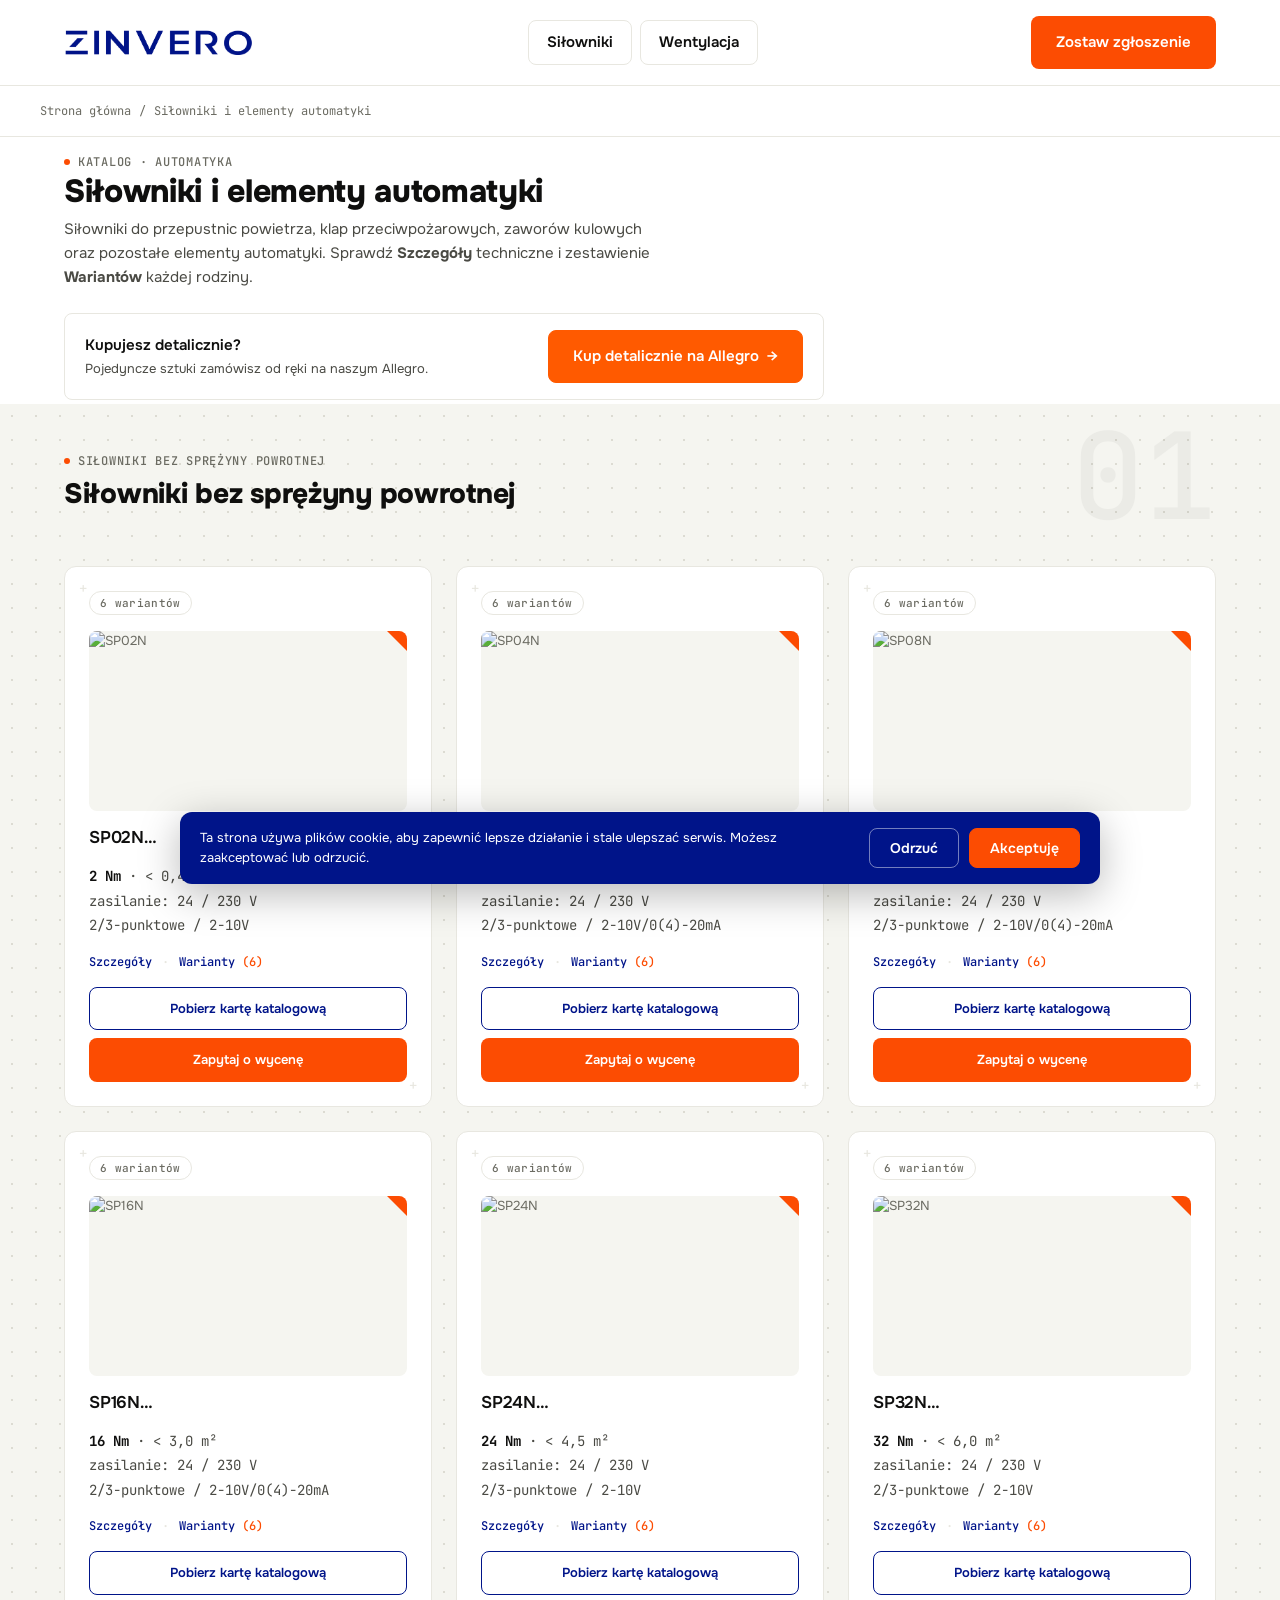
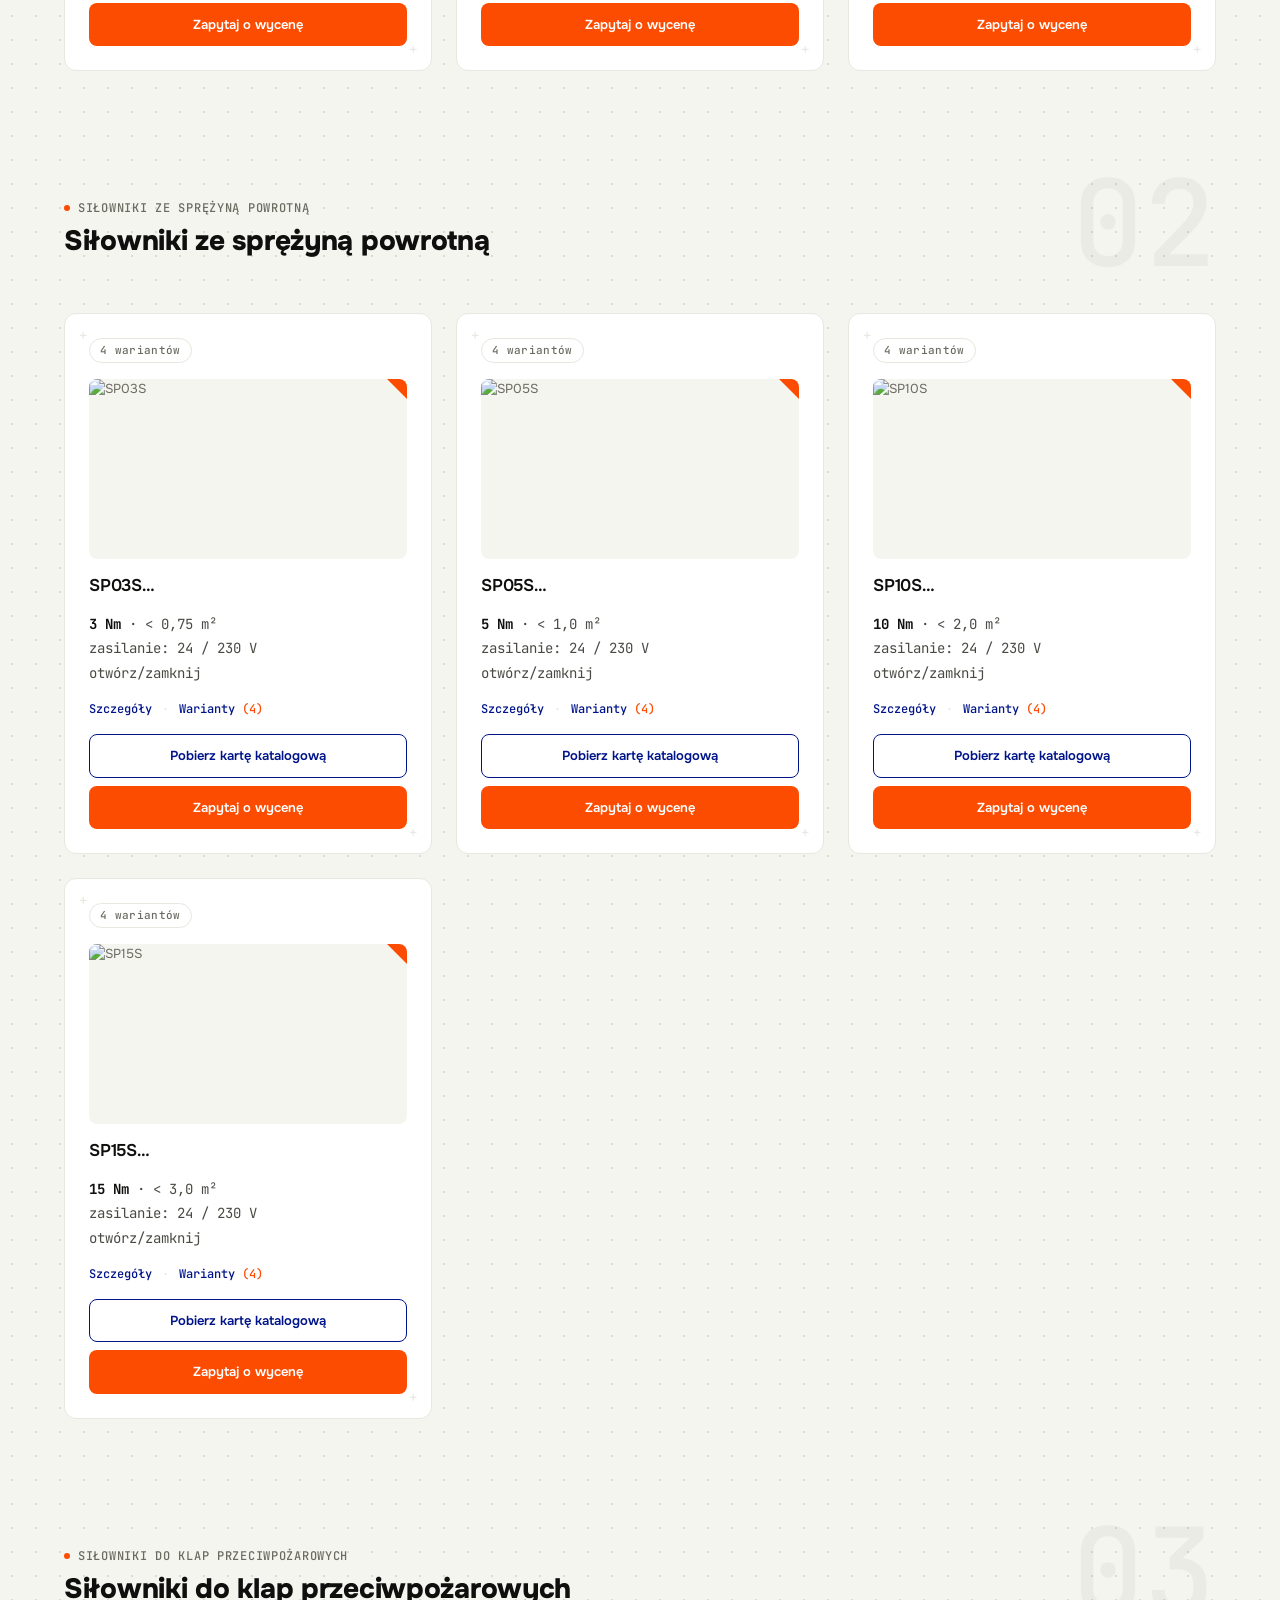
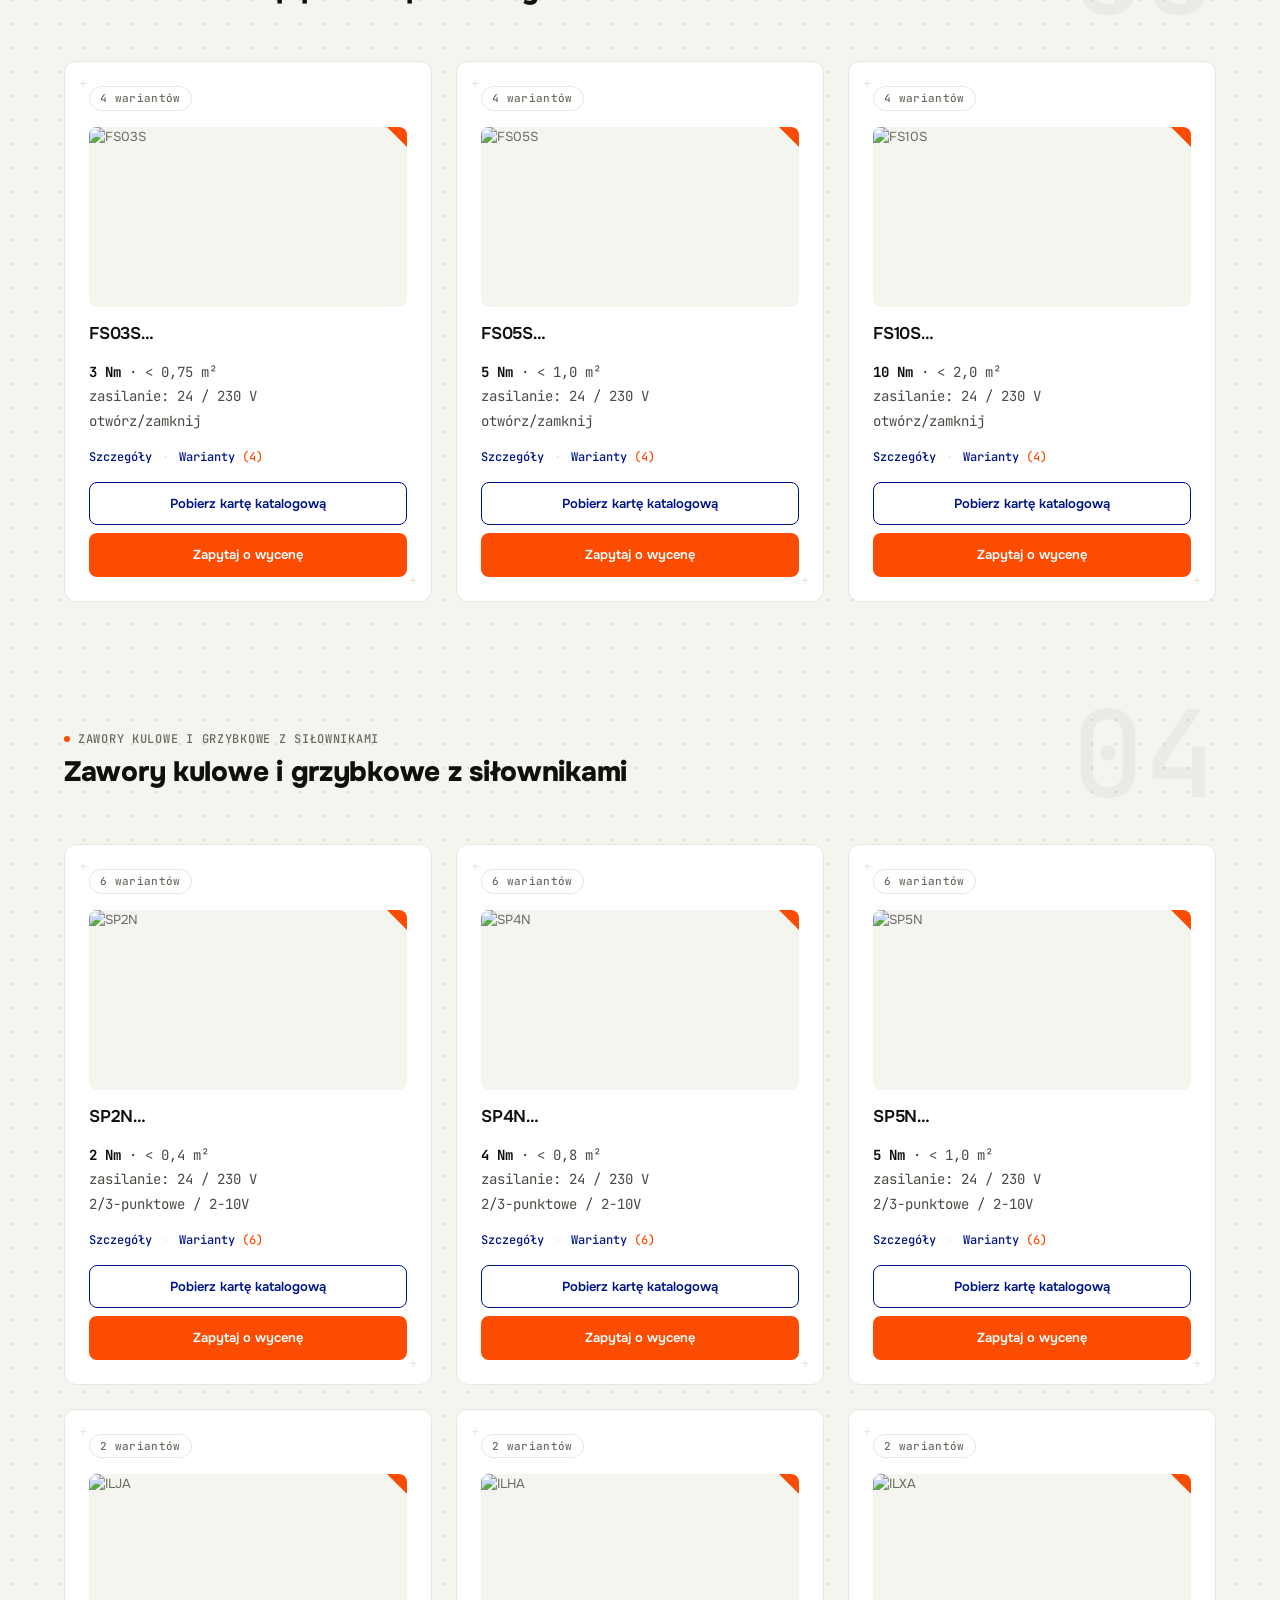
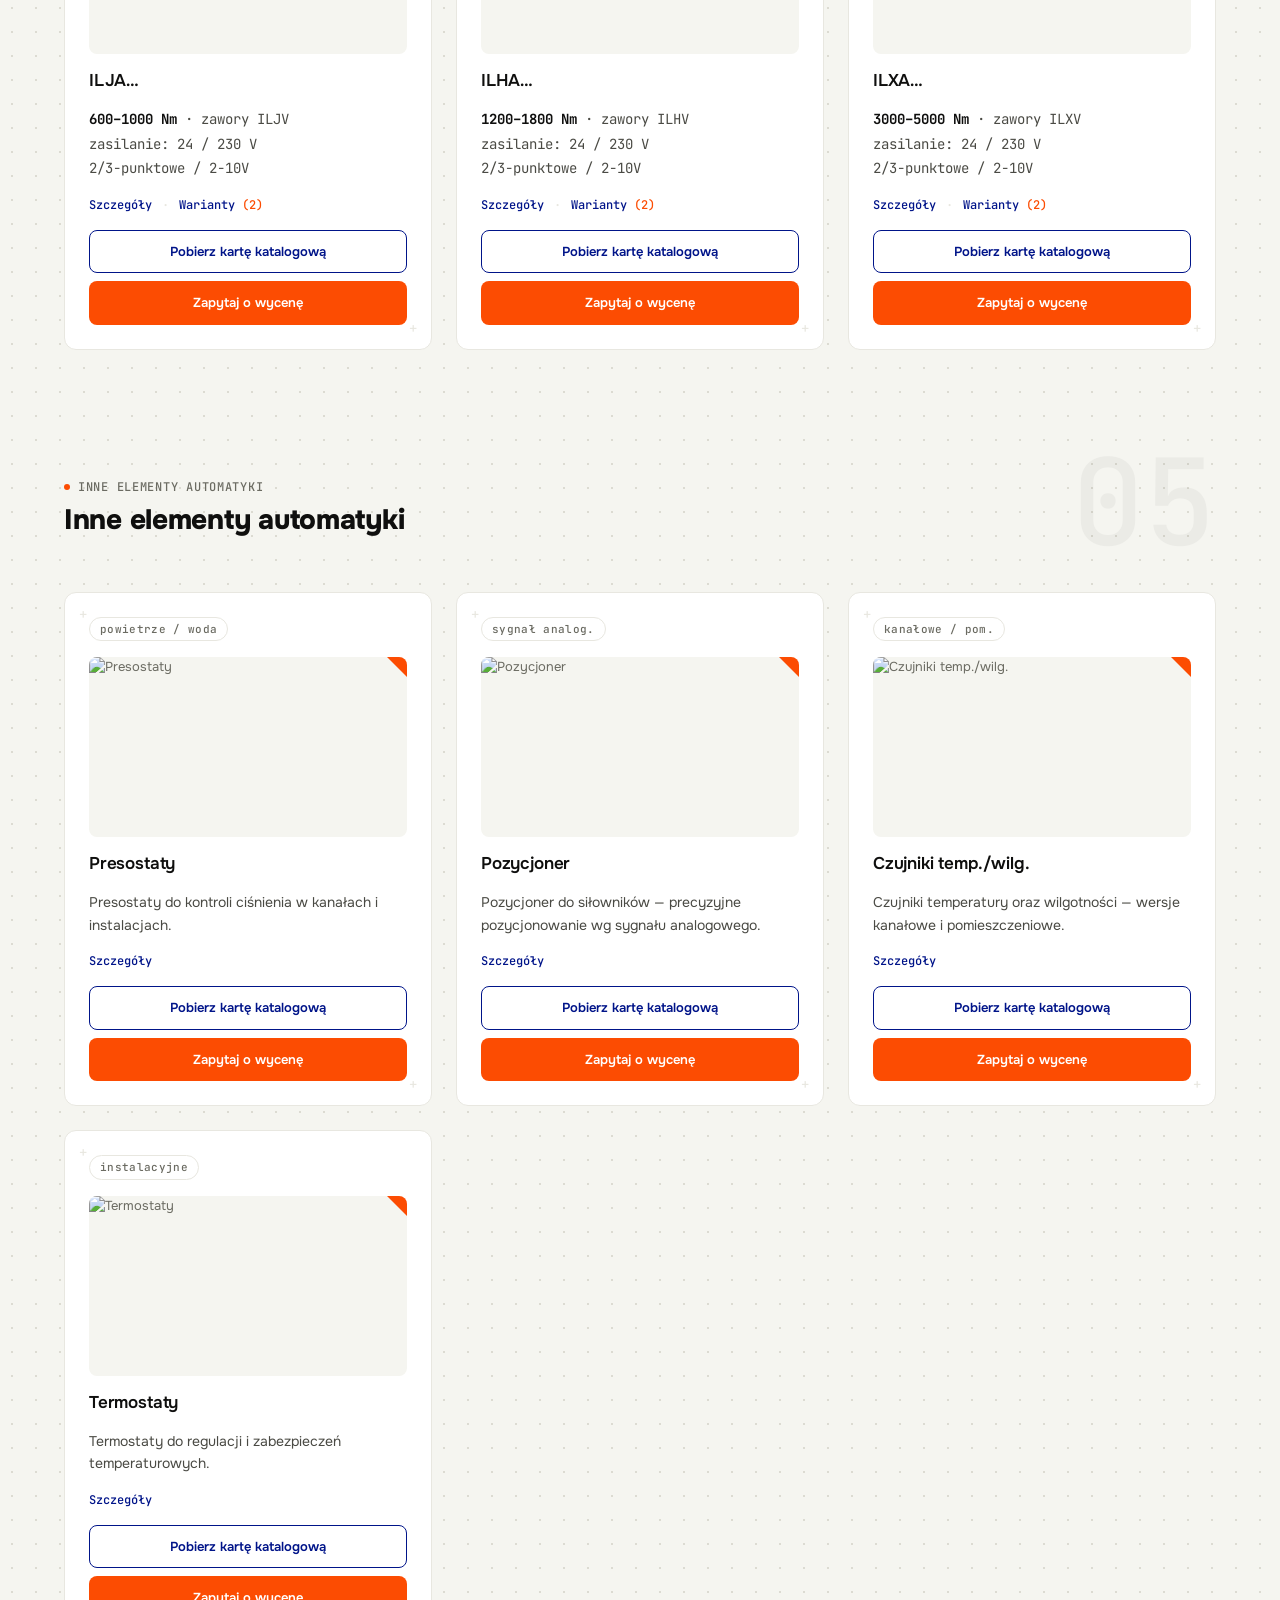
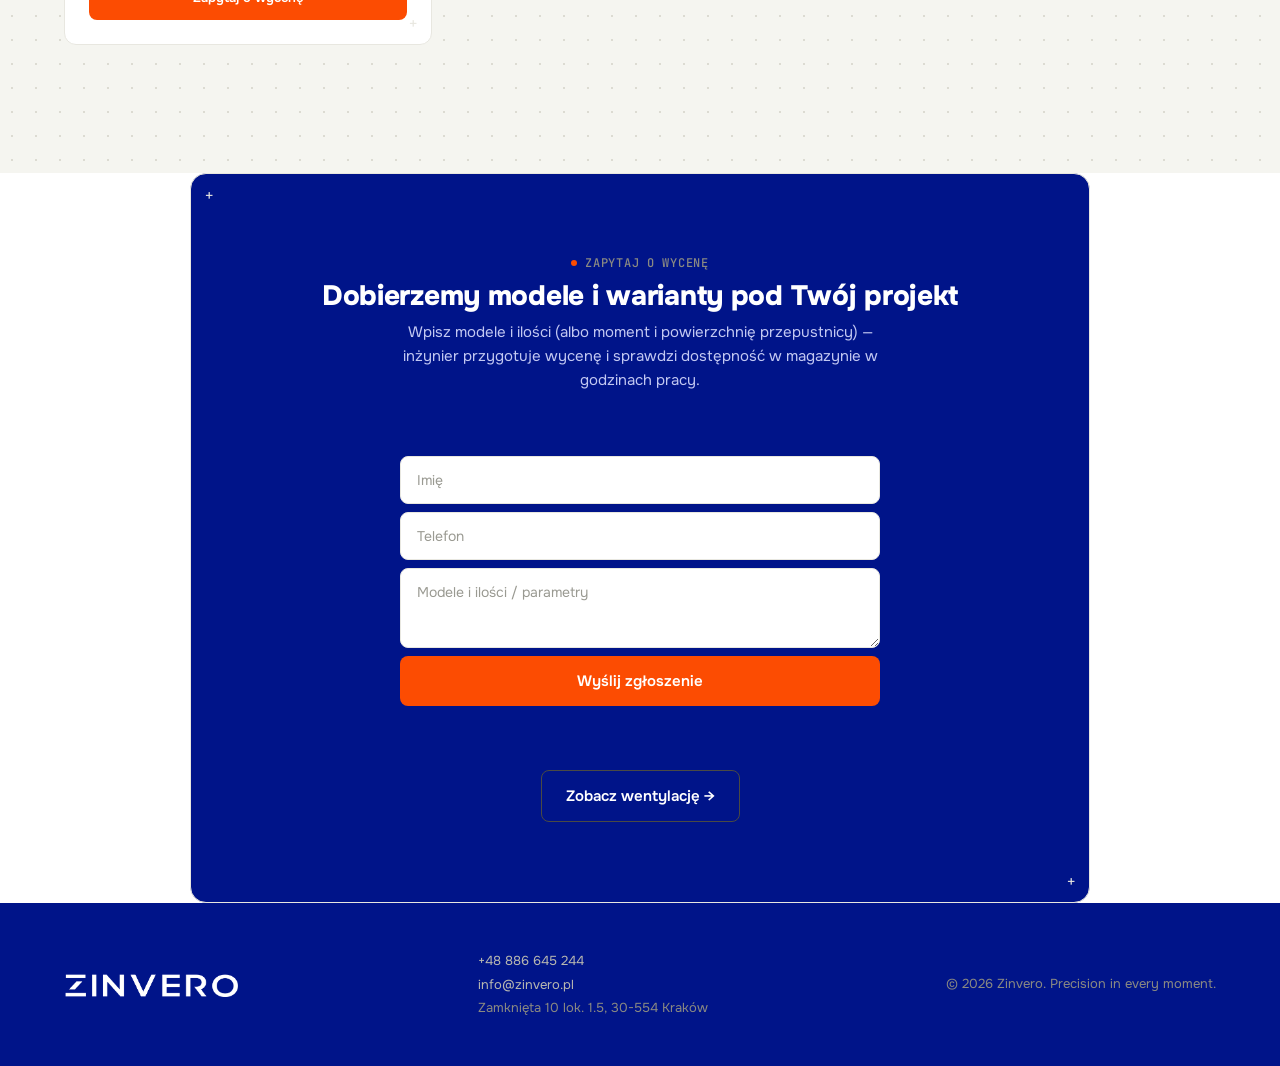
==== commit 5e5c05f2: "Dodaj przycisk 'Kup detalicznie na Allegro' (strona glowna + siłowniki + wentylacja) Co-Authored-By:" ====
--- a/actuators.html
+++ b/actuators.html
@@ -63,6 +63,13 @@
       <div class="eyebrow"><span class="dot"></span>Katalog · Automatyka</div>
       <h1>Siłowniki i elementy automatyki</h1>
       <p class="lead">Siłowniki do przepustnic powietrza, klap przeciwpożarowych, zaworów kulowych oraz pozostałe elementy automatyki. Sprawdź <b>Szczegóły</b> techniczne i zestawienie <b>Wariantów</b> każdej rodziny.</p>
+      <div class="allegro-cta">
+        <div class="allegro-txt">
+          <strong>Kupujesz detalicznie?</strong>
+          <span>Pojedyncze sztuki zamówisz od ręki na naszym Allegro.</span>
+        </div>
+        <a href="https://allegro.pl/uzytkownik/ZINVERO" target="_blank" rel="noopener" class="btn btn-allegro">Kup detalicznie na Allegro <span class="arrow">→</span></a>
+      </div>
     </div>
   </div>
 </section>
--- a/style.css
+++ b/style.css
@@ -295,6 +295,13 @@
     .hero-card{padding:var(--xl) var(--md);}
     .side-tag{display:none;}
     .ghost-num{display:none;}
+    /* Хедер на мобільному: менше бокових полів, компактніші лого і CTA, щоб кнопка не вилазила */
+    .container{padding:0 var(--md);}
+    .header-inner{gap:var(--sm); flex-wrap:nowrap;}
+    .logo{flex:0 0 auto; min-width:0;}
+    .logo img{height:20px;}
+    .header-cta{flex:0 0 auto;}
+    .header-cta .btn{padding:9px 15px; font-size:13px;}
   }
 
   /* ---------- Декоративний технічний шар ---------- */
@@ -615,3 +622,48 @@
   .mcta{display:flex; gap:8px; flex-wrap:wrap; margin-top:18px; padding-top:16px; border-top:1px solid var(--divider);}
   .mcta .btn{padding:11px 18px; font-size:14px;}
   @media (prefers-reduced-motion: reduce){ .dialog{animation:none;} }
+
+  /* Banner zgody na cookies */
+  .cookie-banner{
+    position:fixed; left:16px; right:16px; bottom:16px; z-index:2000;
+    max-width:920px; margin:0 auto;
+    background:var(--navy); color:var(--white);
+    border-radius:12px; padding:16px 20px;
+    display:flex; align-items:center; justify-content:space-between; gap:18px; flex-wrap:wrap;
+    box-shadow:0 10px 40px rgba(0,0,0,0.28);
+    animation:cookieUp 0.3s ease;
+  }
+  @keyframes cookieUp{ from{opacity:0; transform:translateY(12px);} to{opacity:1; transform:translateY(0);} }
+  .cookie-banner p{ margin:0; flex:1 1 300px; font-size:13px; line-height:1.55; color:var(--white); }
+  .cookie-actions{ display:flex; gap:10px; flex:0 0 auto; }
+  .cookie-btn{
+    font-family:'Onest', sans-serif; font-weight:600; font-size:14px;
+    padding:10px 20px; border-radius:8px; cursor:pointer;
+    transition:background-color 0.15s ease, border-color 0.15s ease, opacity 0.15s ease;
+  }
+  .cookie-accept{ background:var(--yellow); color:var(--white); border:1px solid var(--yellow); }
+  .cookie-accept:hover{ background:#ff6a2b; border-color:#ff6a2b; }
+  .cookie-reject{ background:transparent; color:var(--white); border:1px solid rgba(255,255,255,0.45); }
+  .cookie-reject:hover{ background:rgba(255,255,255,0.12); }
+  @media (max-width: 767px){
+    .cookie-banner{ left:10px; right:10px; bottom:10px; padding:14px 16px; gap:12px; }
+    .cookie-actions{ width:100%; }
+    .cookie-btn{ flex:1 1 auto; }
+  }
+  @media (prefers-reduced-motion: reduce){ .cookie-banner{animation:none;} }
+
+  /* Allegro CTA — sprzedaż detaliczna */
+  .allegro-cta{
+    display:flex; align-items:center; justify-content:space-between; gap:18px; flex-wrap:wrap;
+    margin-top:24px; padding:16px 20px;
+    background:var(--white); border:1px solid var(--divider); border-radius:var(--radius-md);
+  }
+  .allegro-txt{ display:flex; flex-direction:column; gap:2px; }
+  .allegro-txt strong{ font-size:15px; font-weight:600; color:var(--black); }
+  .allegro-txt span{ font-size:13px; color:var(--text-secondary); }
+  .btn-allegro{ background:#ff5a00; color:var(--white); border:1px solid #ff5a00; white-space:nowrap; }
+  .btn-allegro:hover{ background:#e85200; border-color:#e85200; }
+  @media (max-width: 767px){
+    .allegro-cta{ padding:14px 16px; gap:12px; }
+    .allegro-cta .btn-allegro{ width:100%; }
+  }
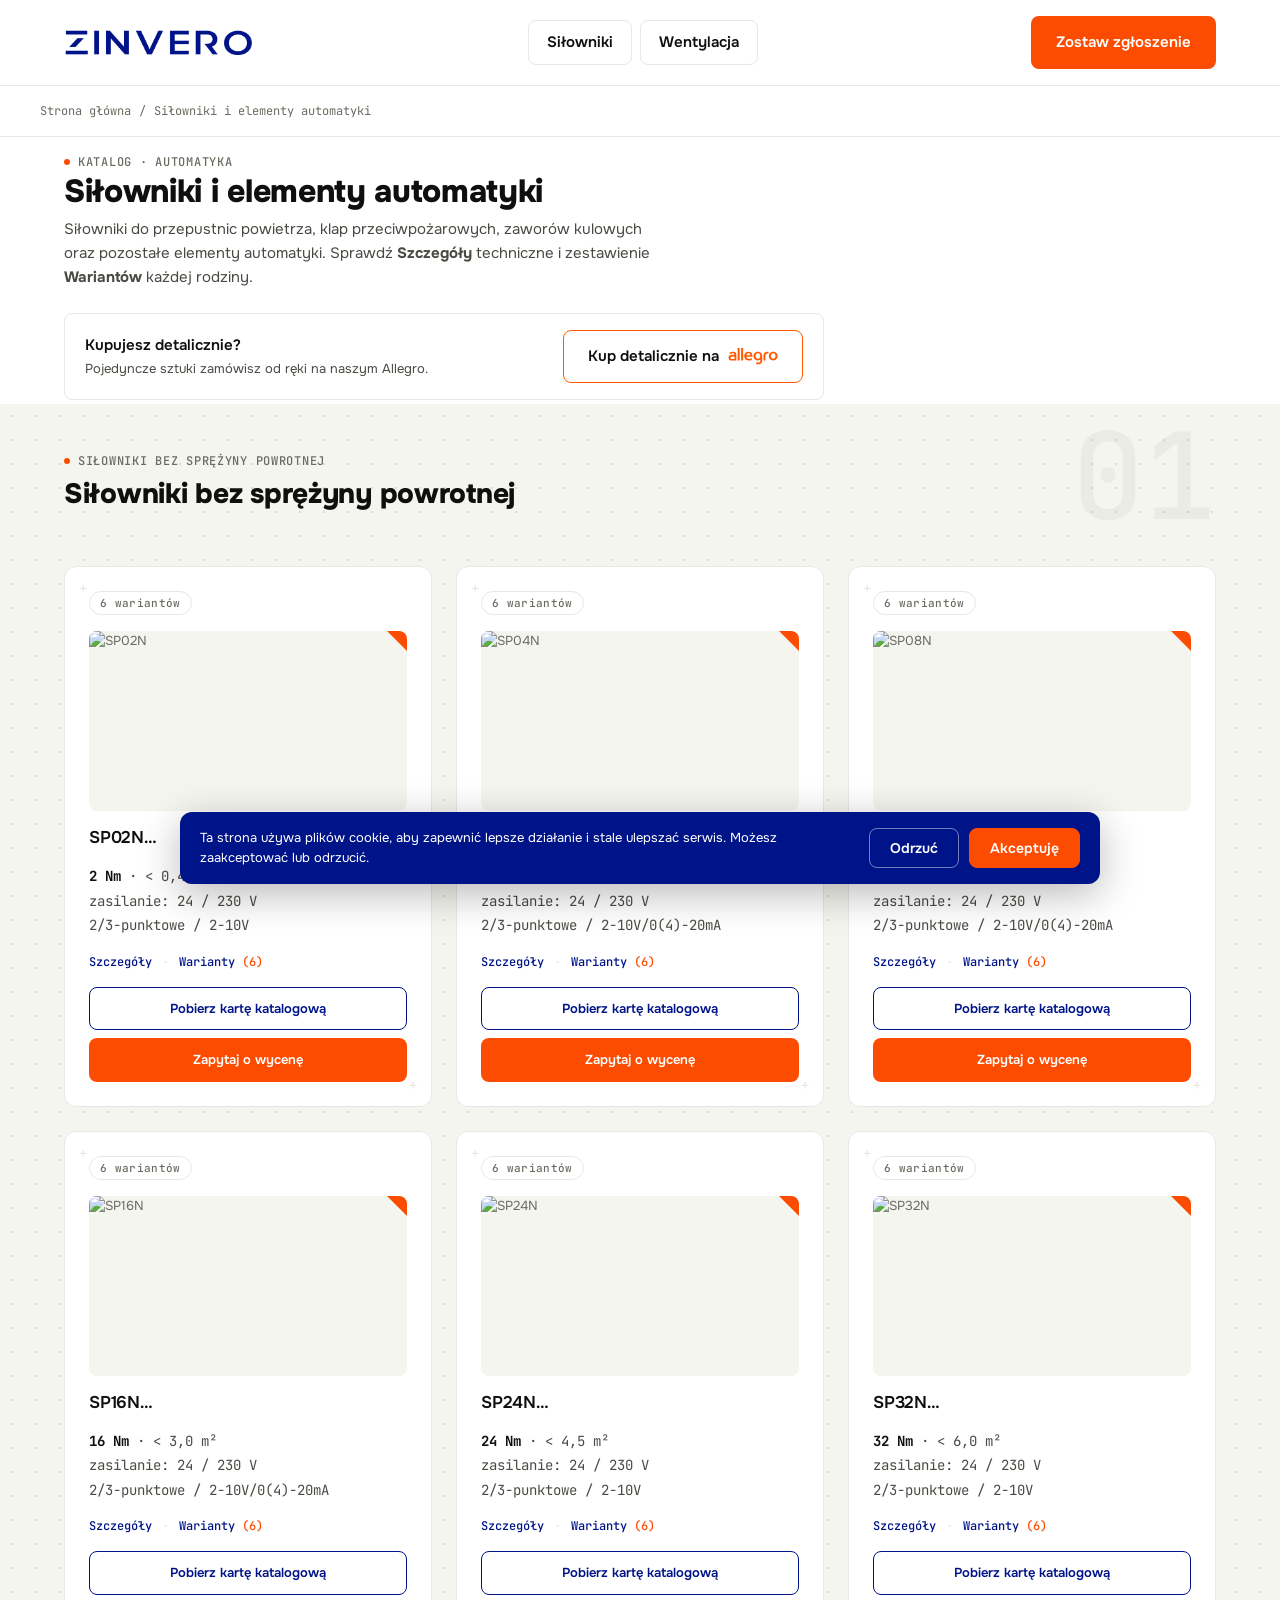
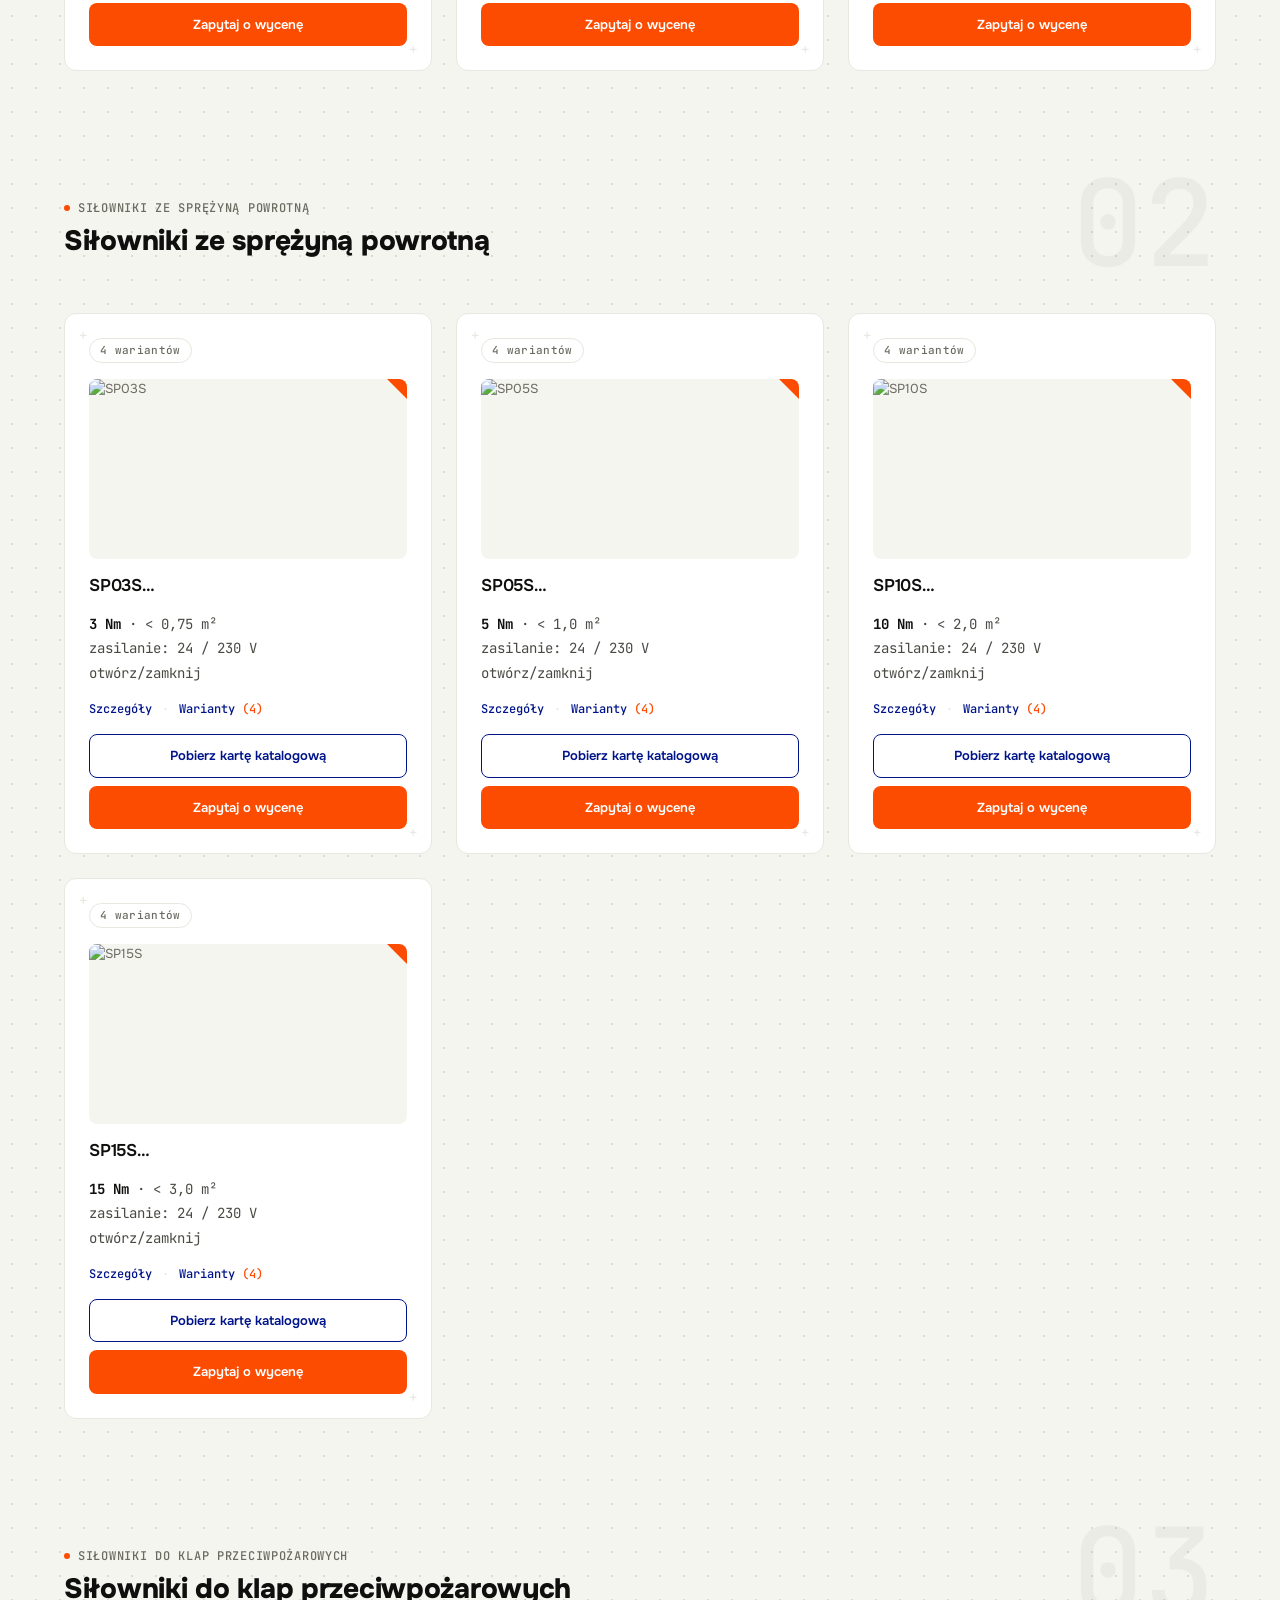
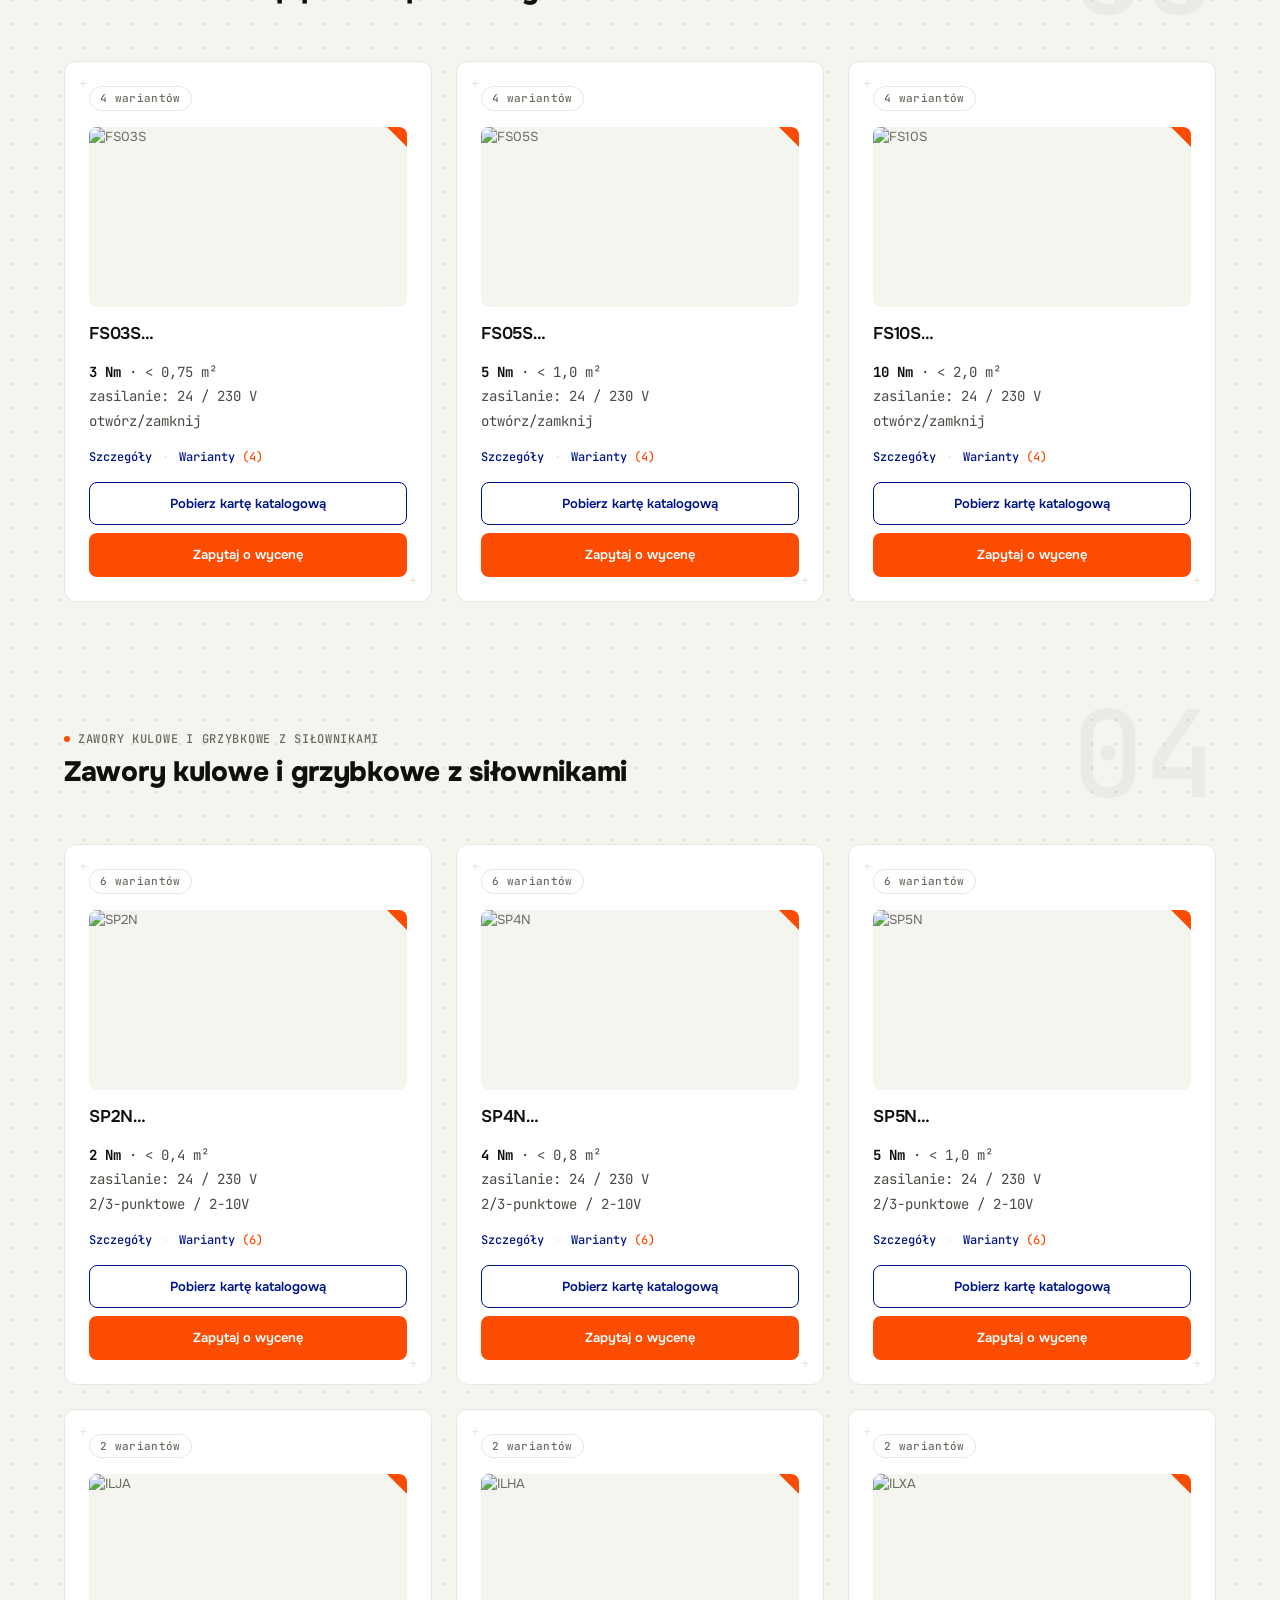
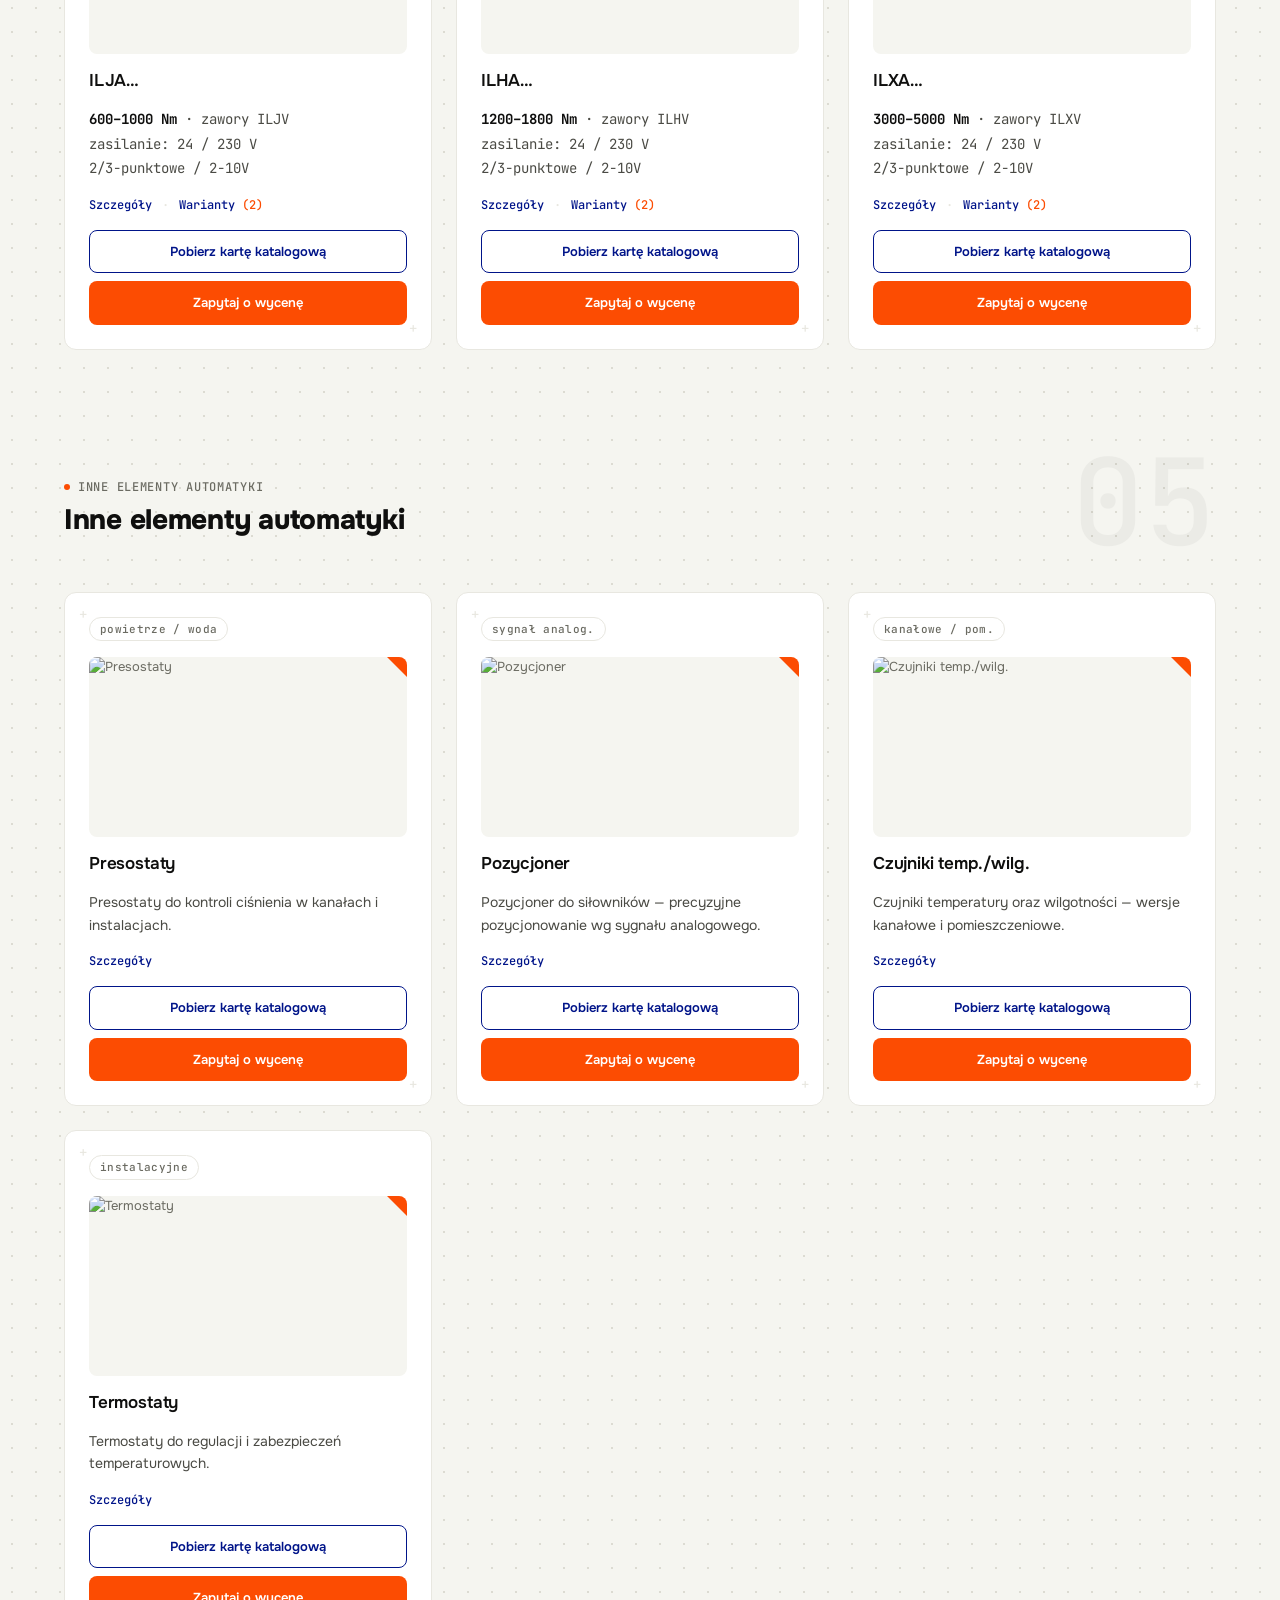
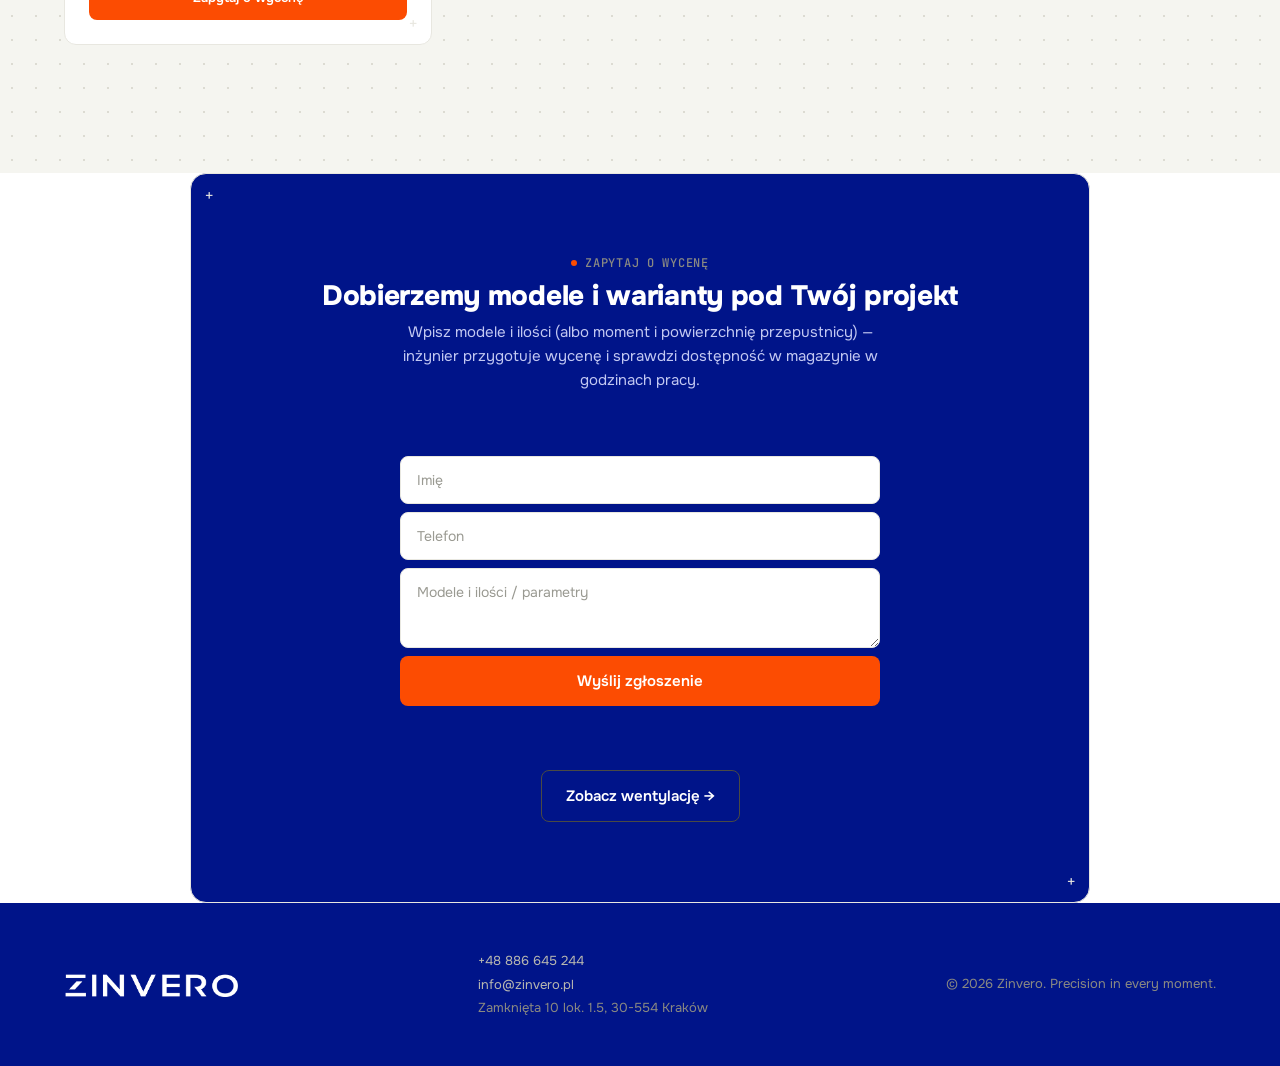
==== commit 303f6c93: "Allegro: oficjalne logo w przycisku 'Kup detalicznie na Allegro' Co-Authored-By: Claude Opus 4.8 <no" ====
--- a/actuators.html
+++ b/actuators.html
@@ -68,7 +68,7 @@
           <strong>Kupujesz detalicznie?</strong>
           <span>Pojedyncze sztuki zamówisz od ręki na naszym Allegro.</span>
         </div>
-        <a href="https://allegro.pl/uzytkownik/ZINVERO" target="_blank" rel="noopener" class="btn btn-allegro">Kup detalicznie na Allegro <span class="arrow">→</span></a>
+        <a href="https://allegro.pl/uzytkownik/ZINVERO" target="_blank" rel="noopener" class="btn btn-allegro">Kup detalicznie na <img src="allegro-logo.svg" alt="Allegro" class="allegro-logo"></a>
       </div>
     </div>
   </div>
--- a/style.css
+++ b/style.css
@@ -661,8 +661,9 @@
   .allegro-txt{ display:flex; flex-direction:column; gap:2px; }
   .allegro-txt strong{ font-size:15px; font-weight:600; color:var(--black); }
   .allegro-txt span{ font-size:13px; color:var(--text-secondary); }
-  .btn-allegro{ background:#ff5a00; color:var(--white); border:1px solid #ff5a00; white-space:nowrap; }
-  .btn-allegro:hover{ background:#e85200; border-color:#e85200; }
+  .btn-allegro{ background:var(--white); color:var(--black); border:1px solid #ff5a00; white-space:nowrap; gap:9px; }
+  .btn-allegro:hover{ background:#fff5ef; border-color:#e85200; }
+  .allegro-logo{ height:17px; width:auto; display:block; }
   @media (max-width: 767px){
     .allegro-cta{ padding:14px 16px; gap:12px; }
     .allegro-cta .btn-allegro{ width:100%; }
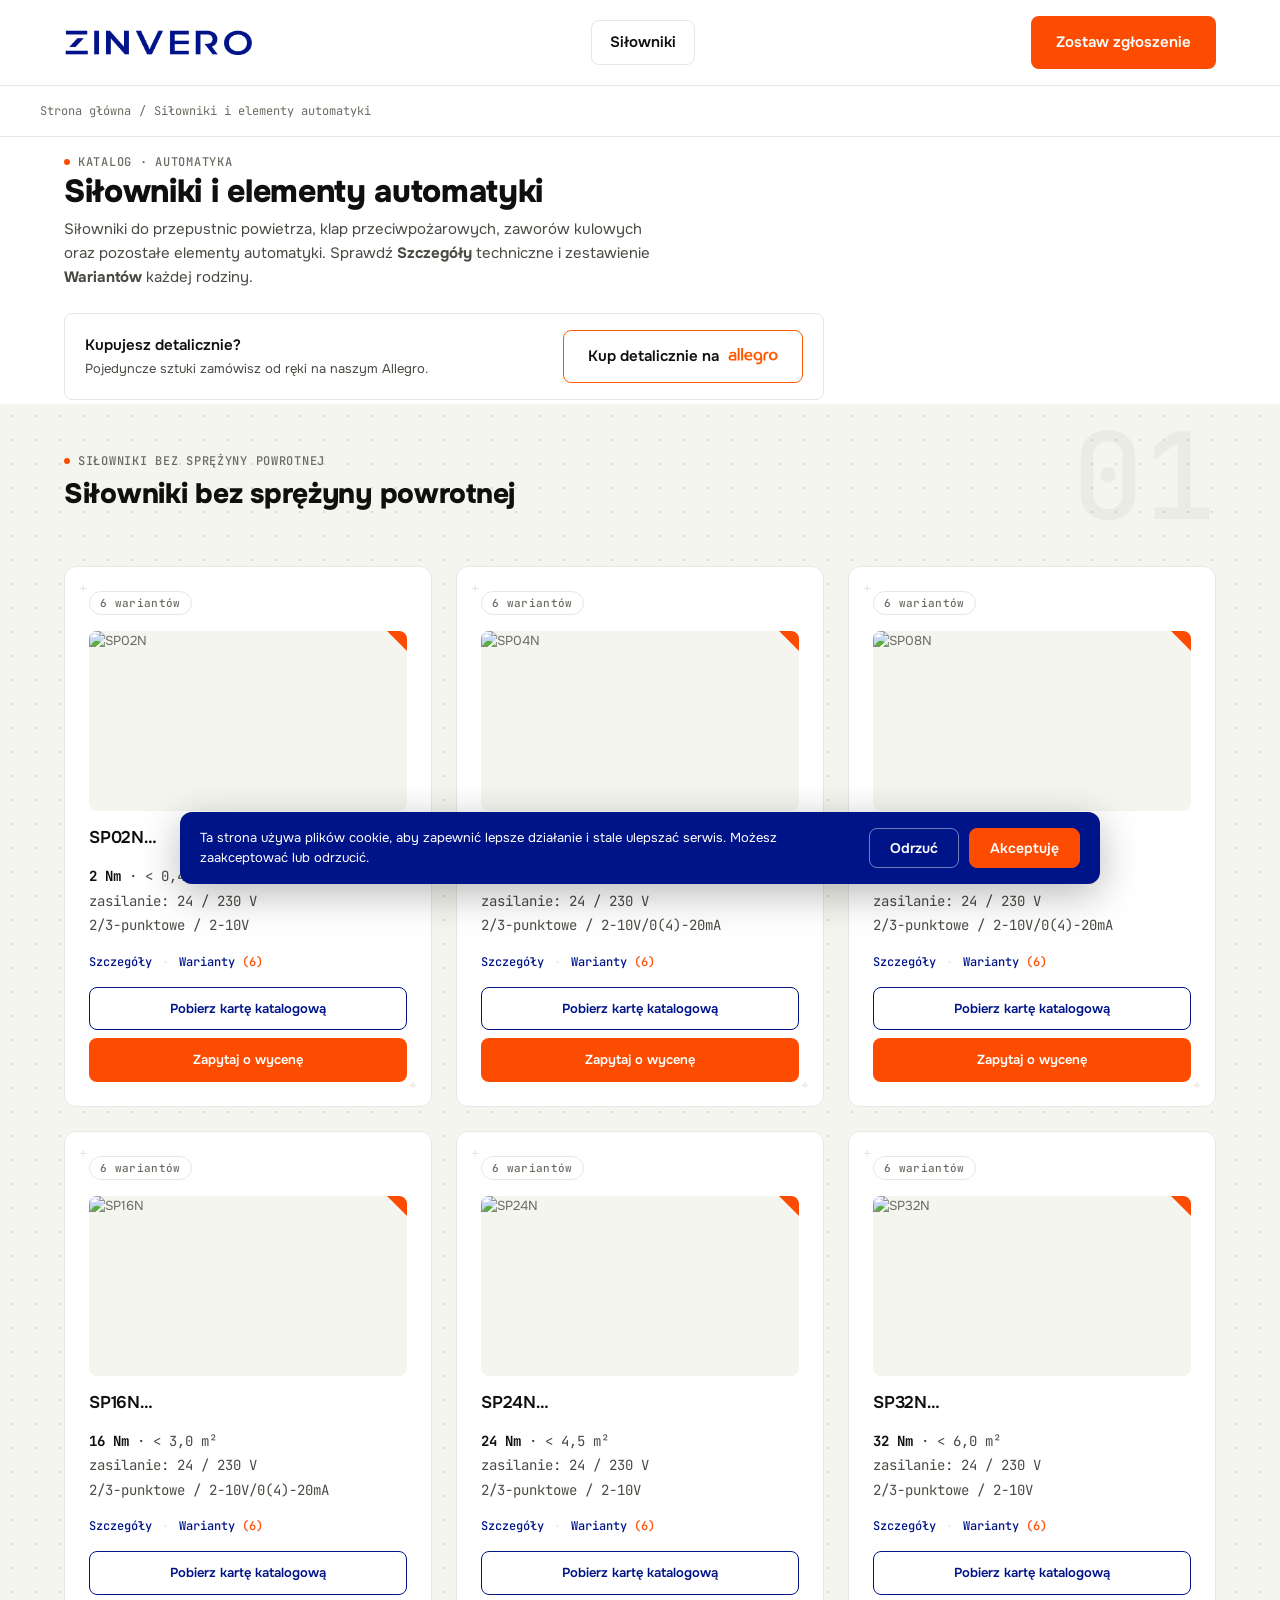
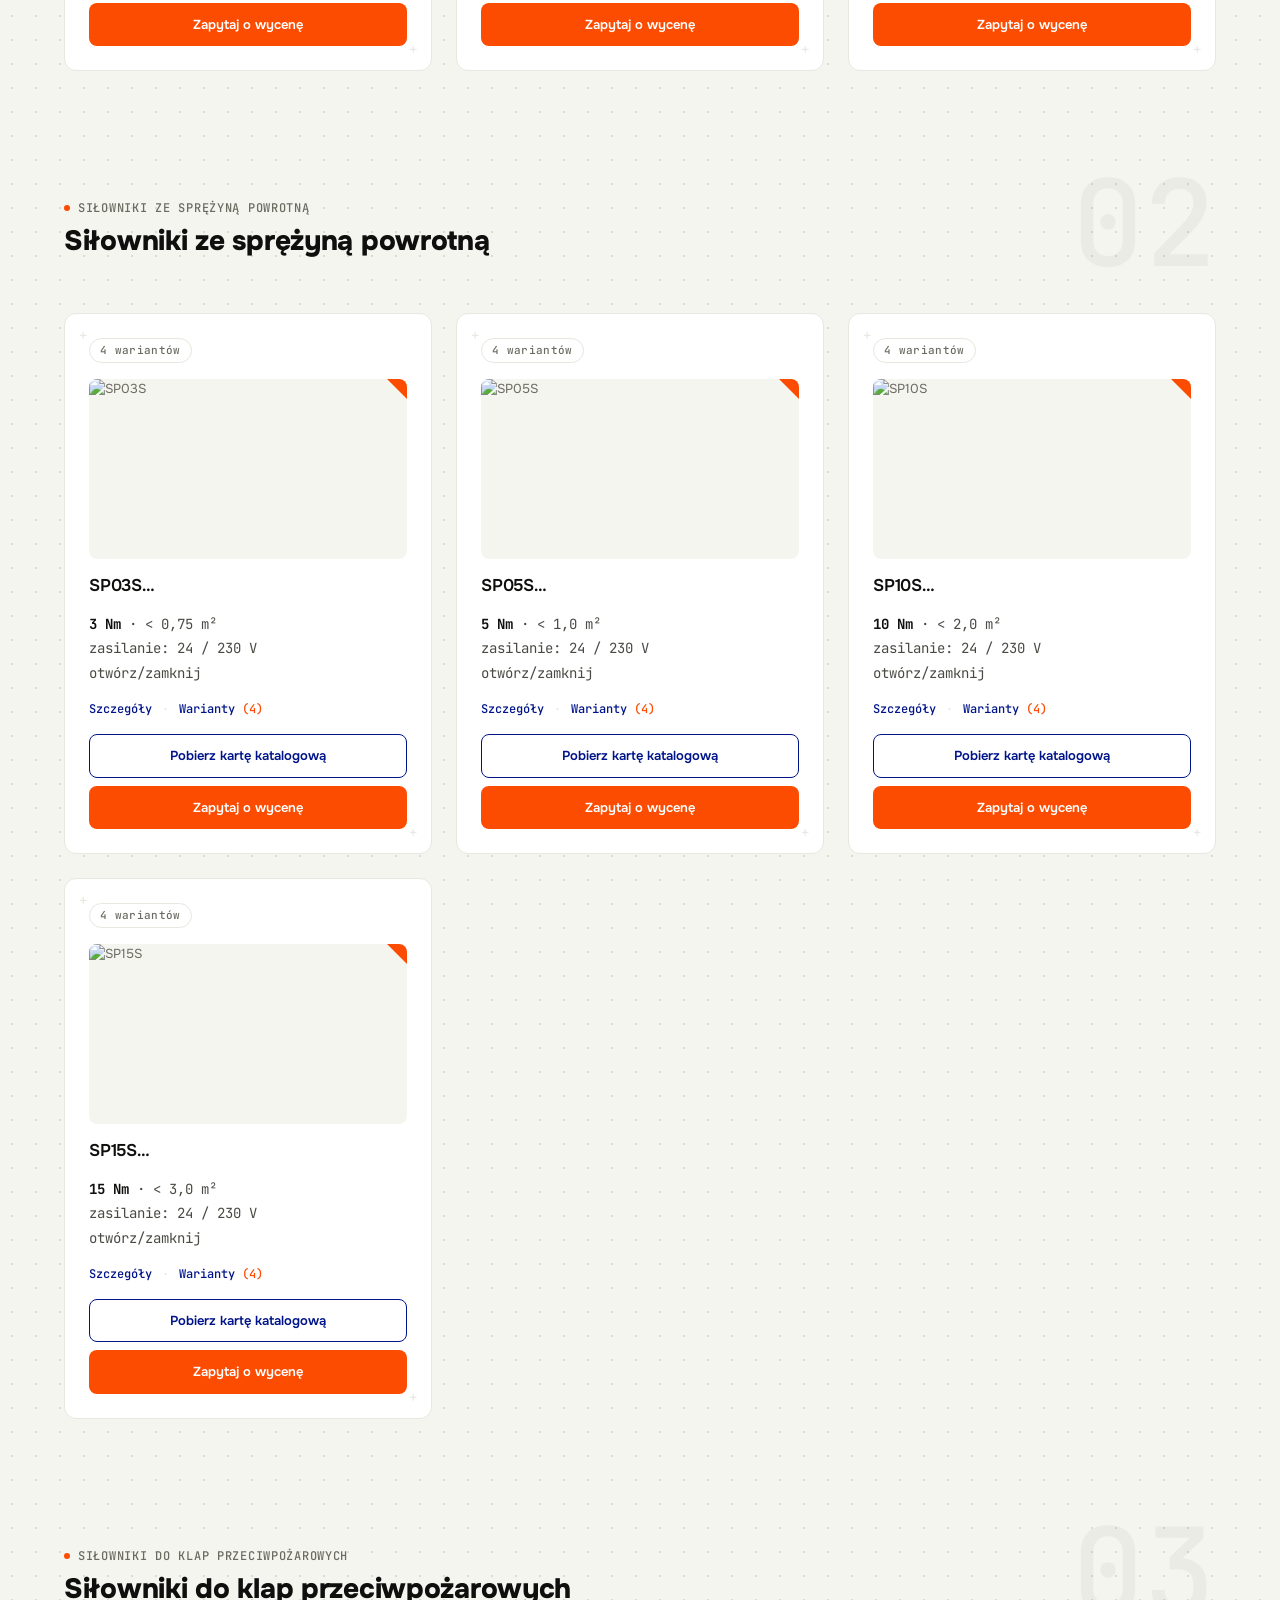
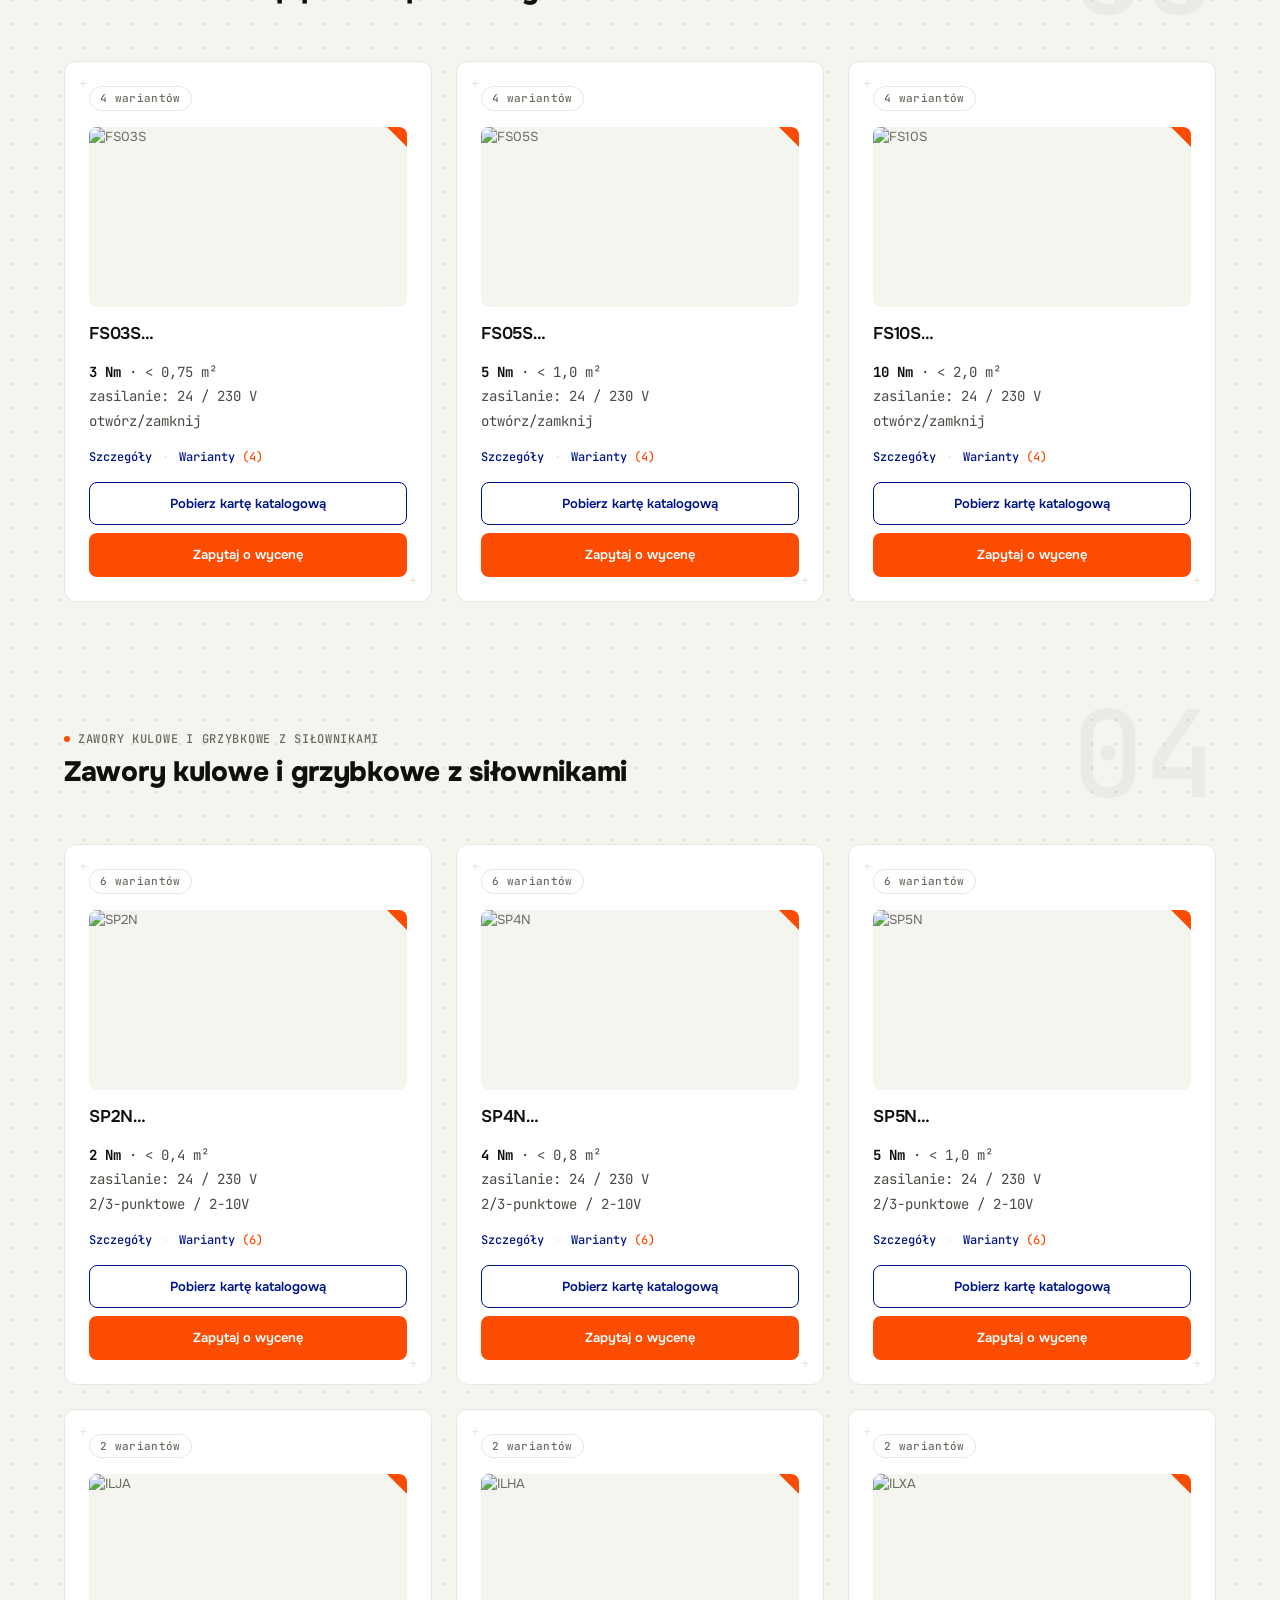
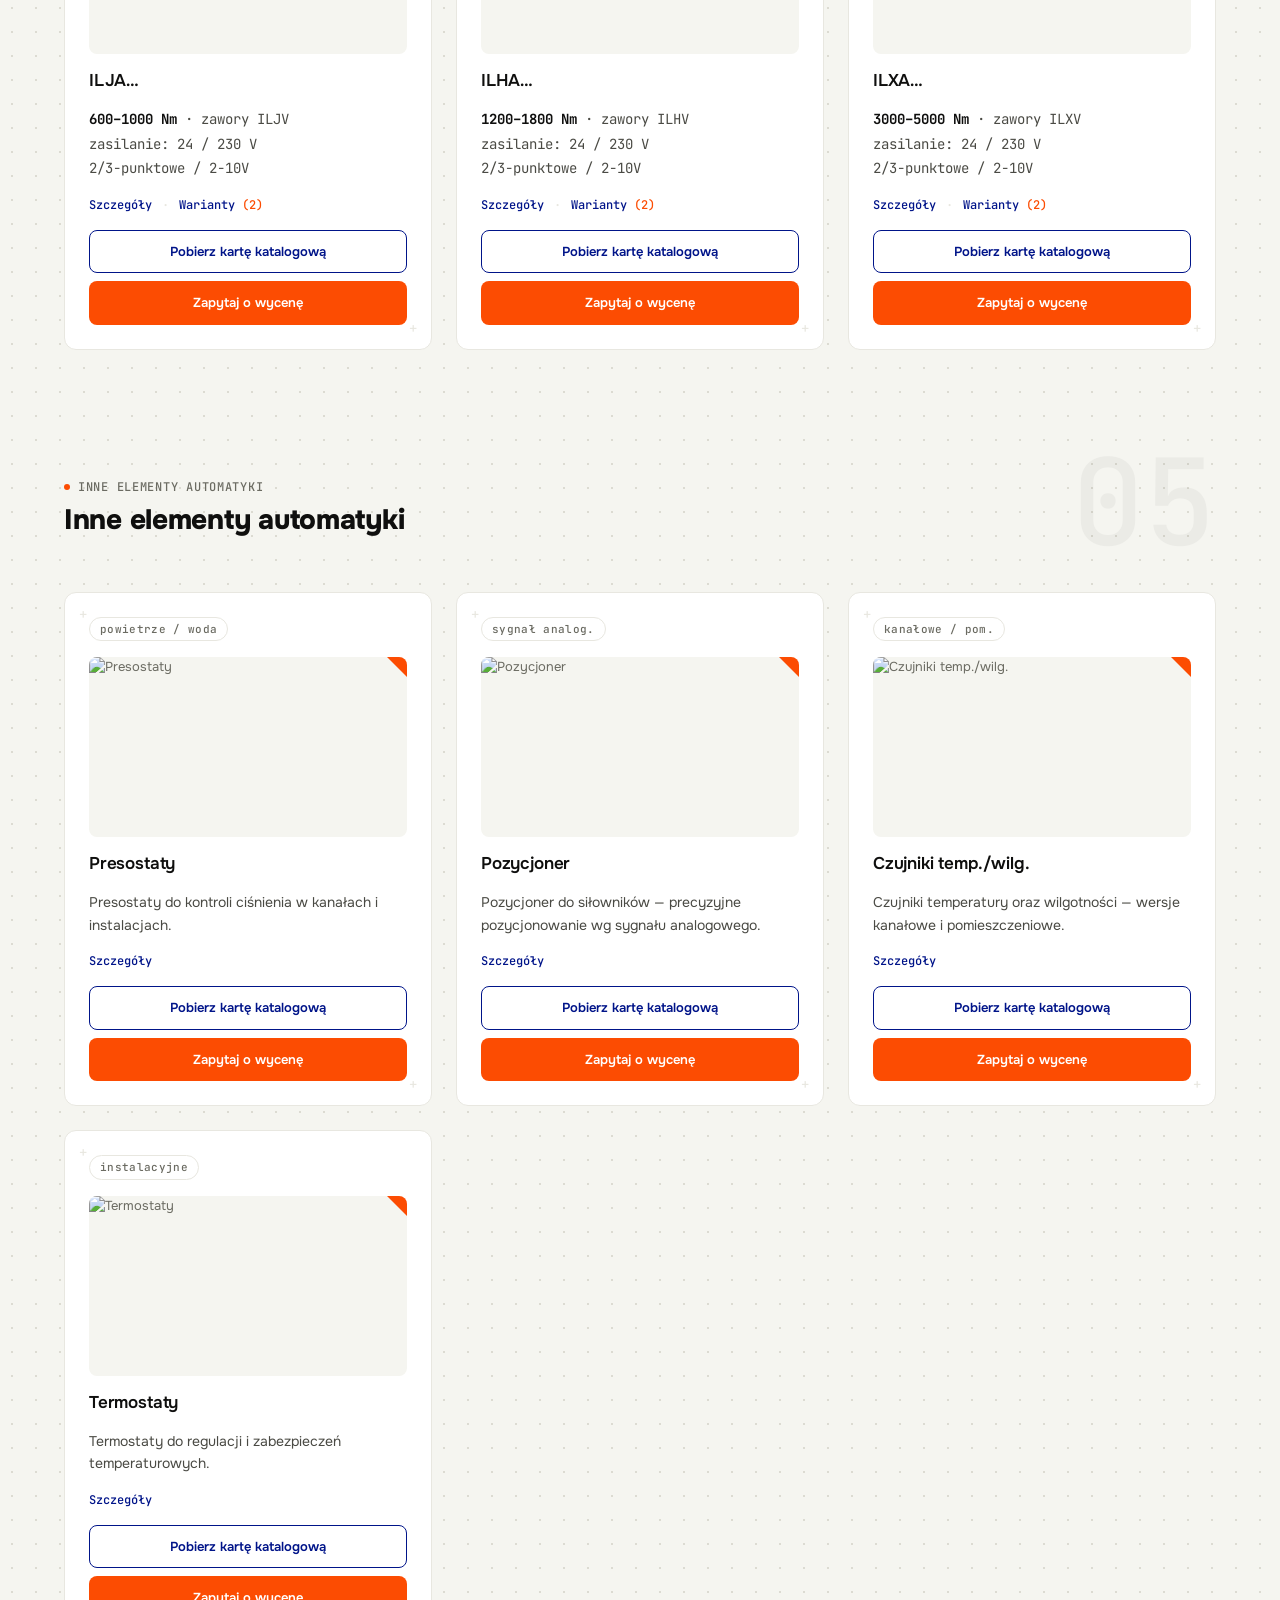
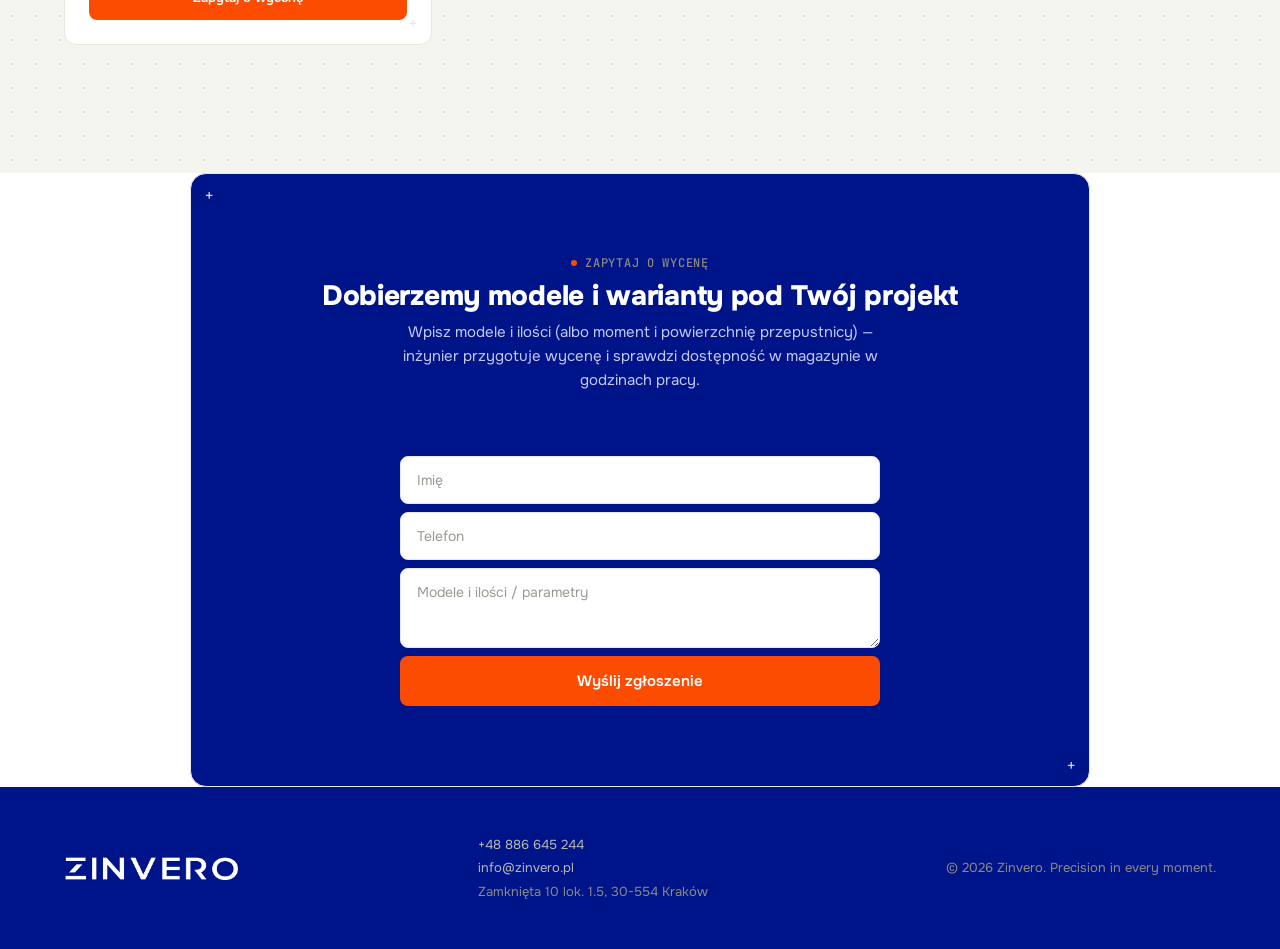
==== commit 128e90d7: "Ukryj wentylację (Ventas): usun strone pvu.html, nav i przyciski (archiwum w historii git) Co-Author" ====
--- a/actuators.html
+++ b/actuators.html
@@ -42,7 +42,6 @@
     <nav>
       <ul>
         <li><a href="actuators.html">Siłowniki</a></li>
-        <li><a href="pvu.html">Wentylacja</a></li>
       </ul>
     </nav>
     <div class="header-cta">
@@ -91,9 +90,6 @@
         <input type="text" name="company_website" class="hp-field" tabindex="-1" autocomplete="off" aria-hidden="true">
         <button type="button" class="btn btn-primary btn-block">Wyślij zgłoszenie</button>
       </form>
-      <div style="text-align:center; margin-top:var(--md);">
-        <a href="pvu.html" class="btn btn-outline" style="background:transparent; border-color:#4A4A44; color:var(--white);">Zobacz wentylację →</a>
-      </div>
     </div>
   </div>
 </section>
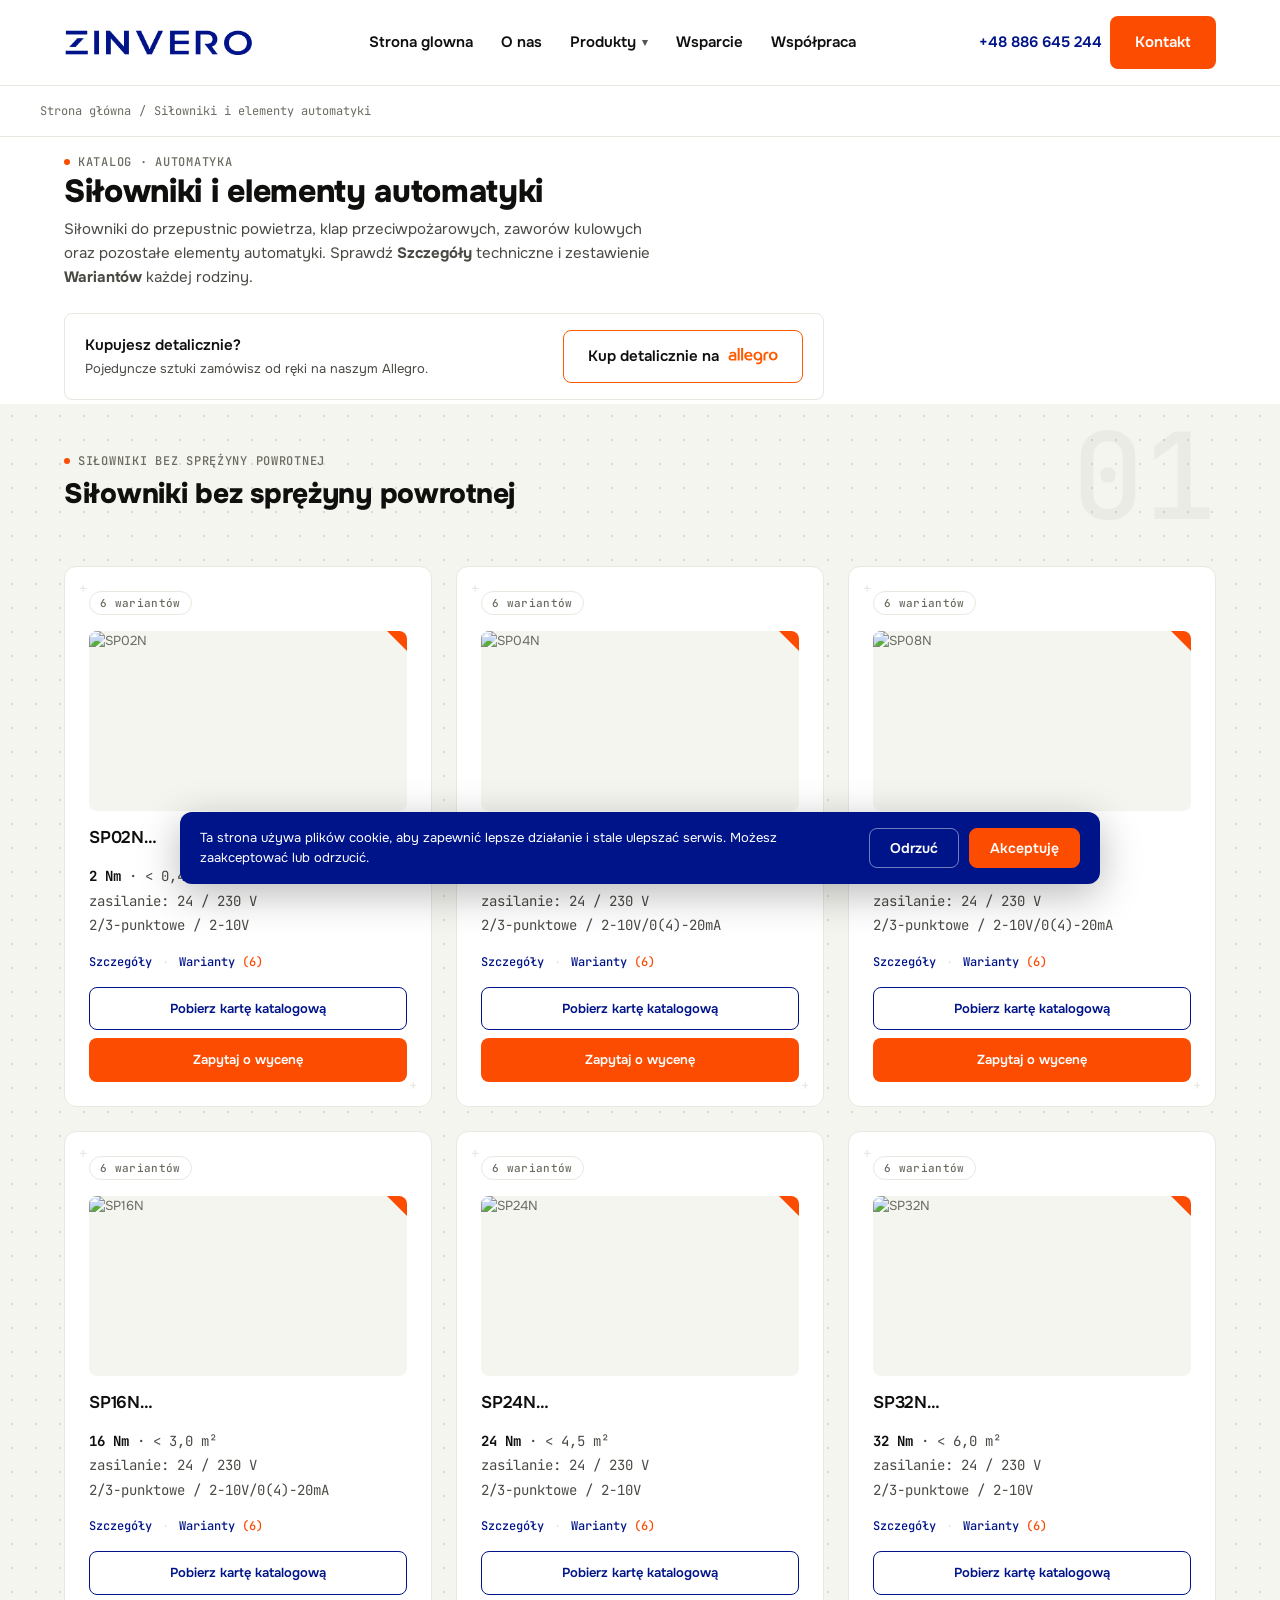
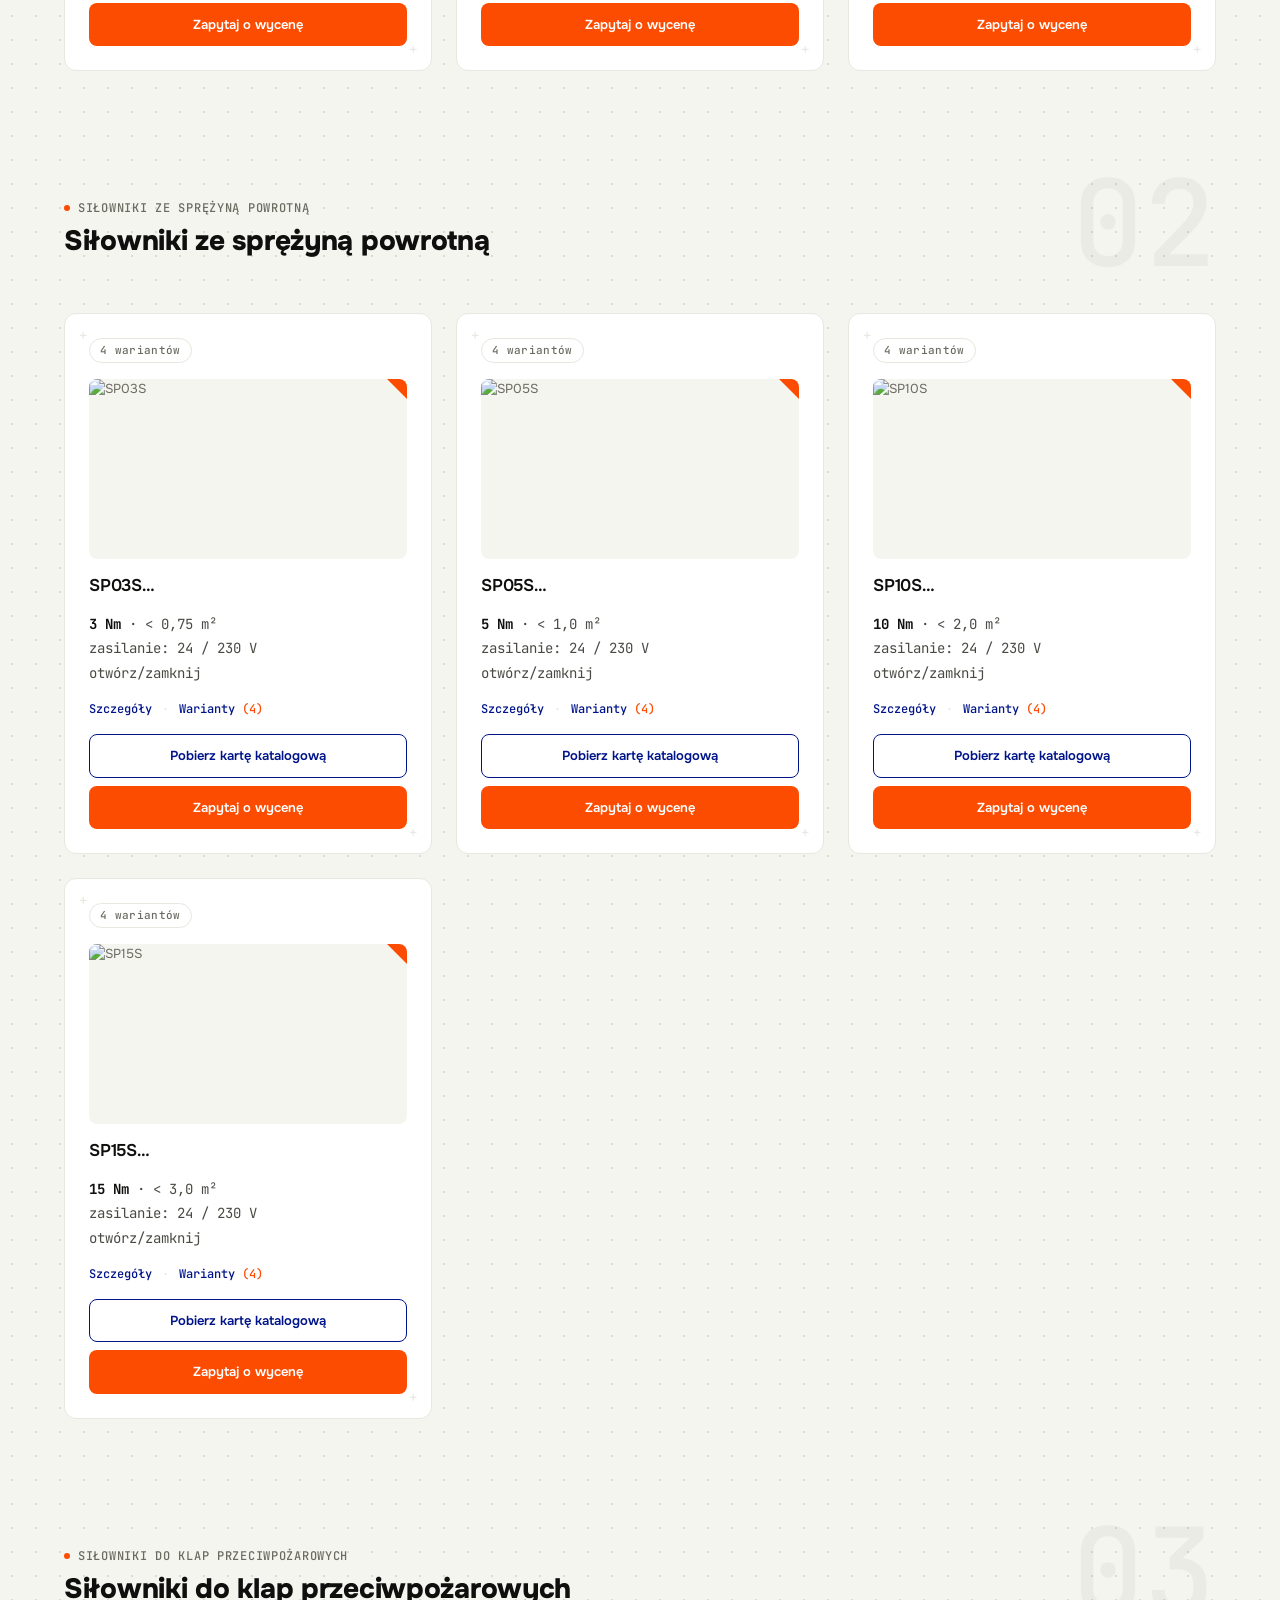
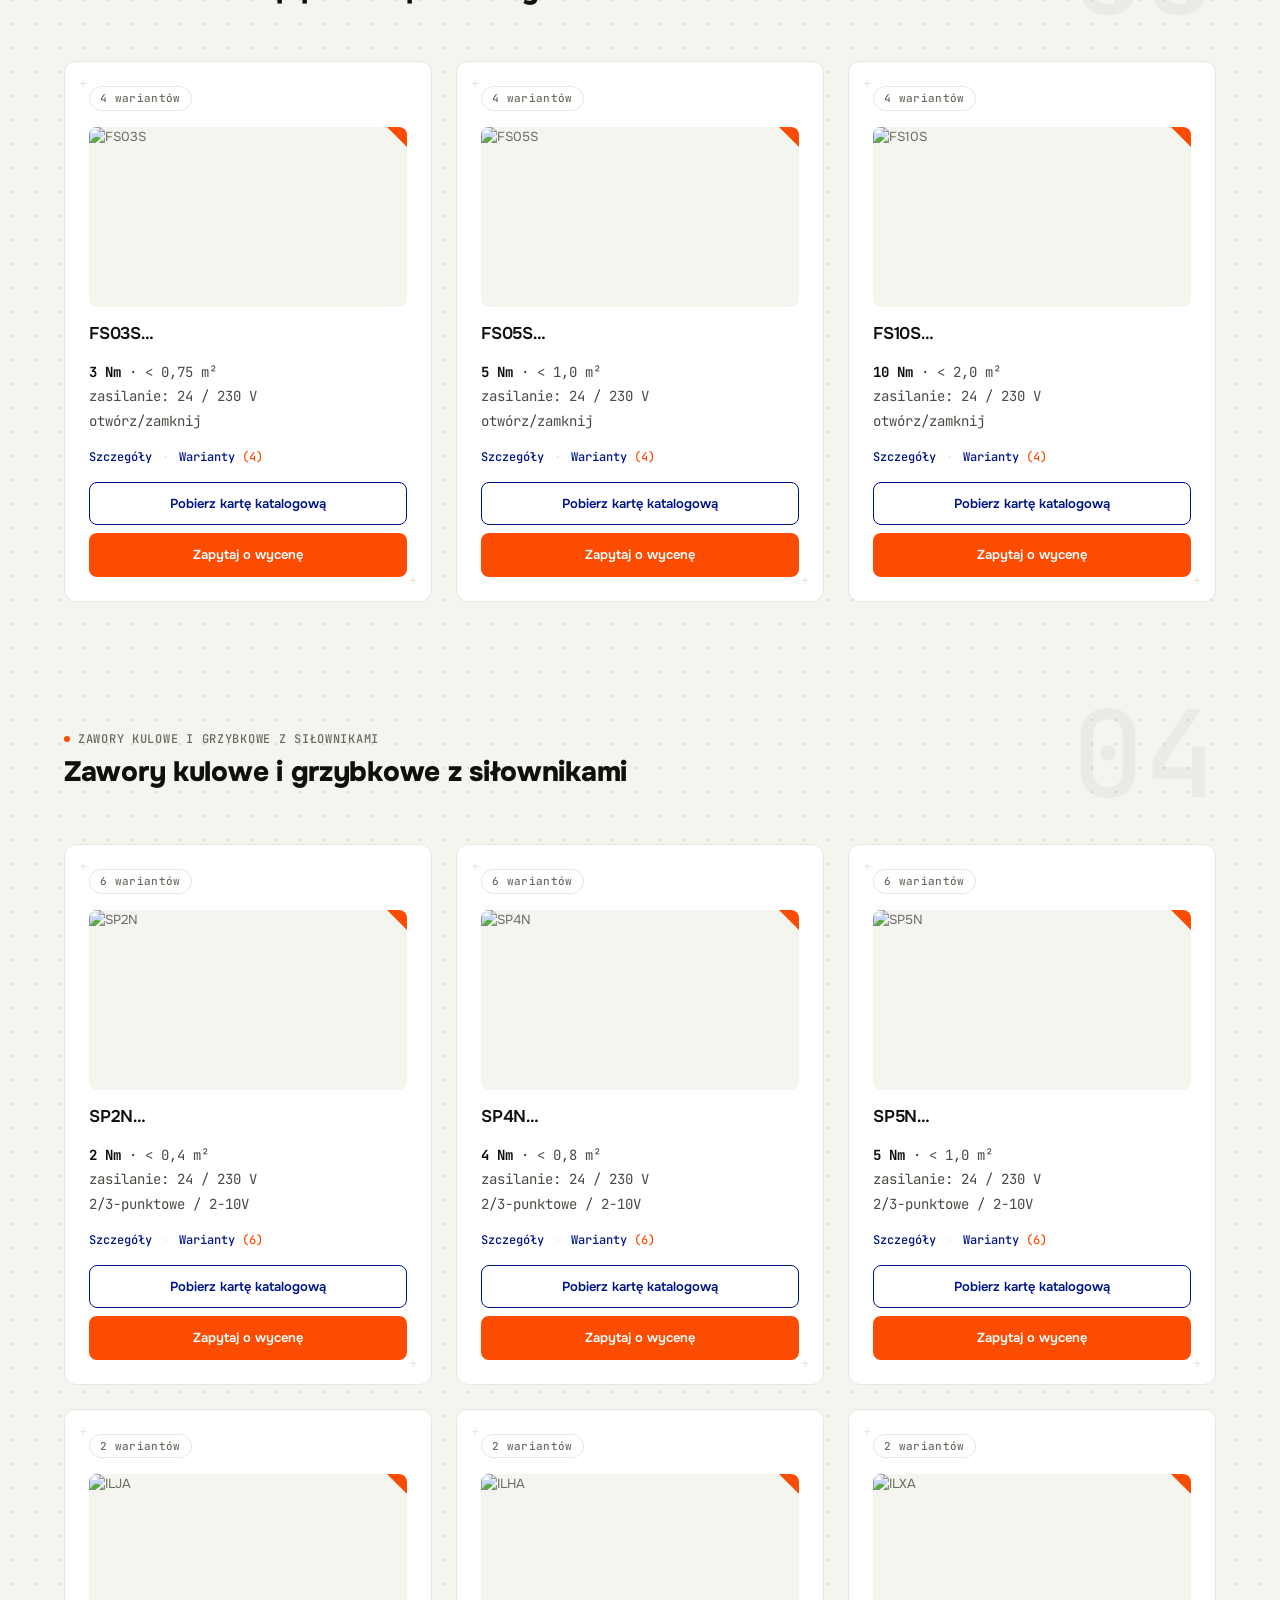
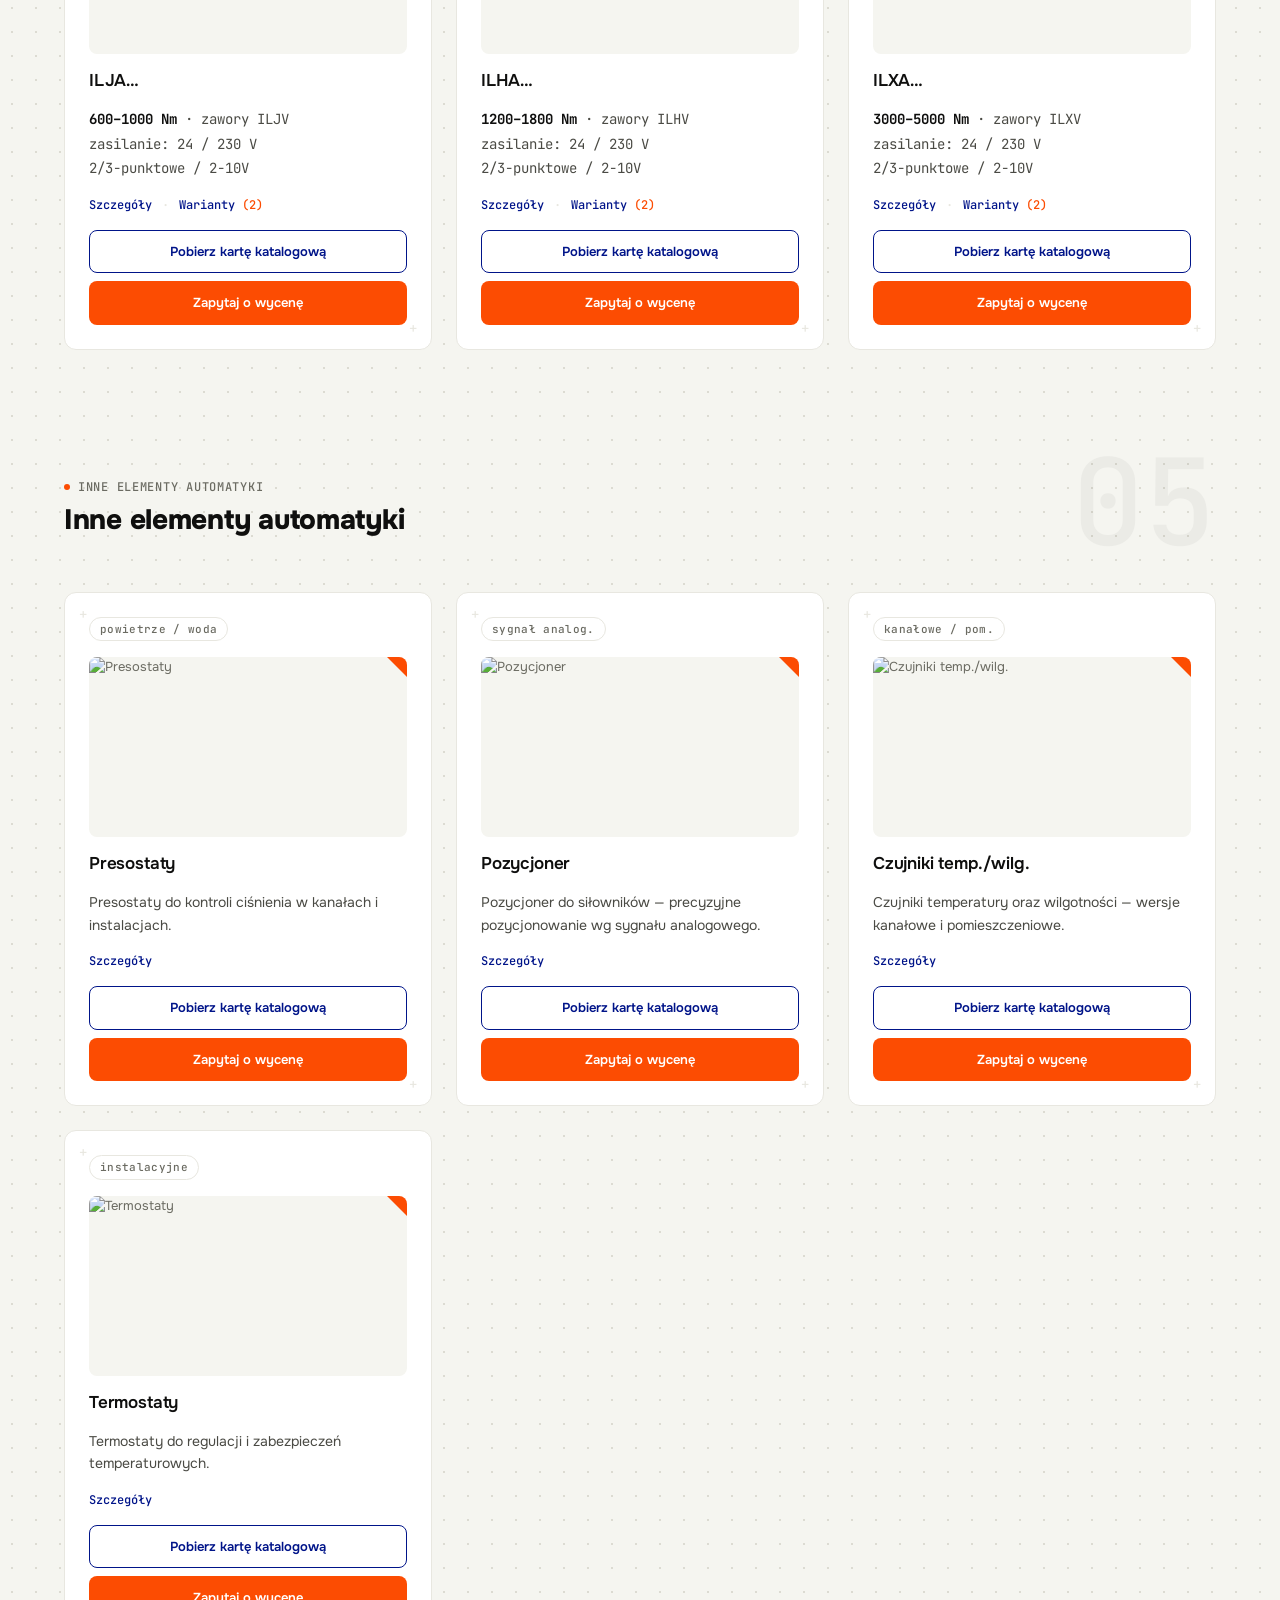
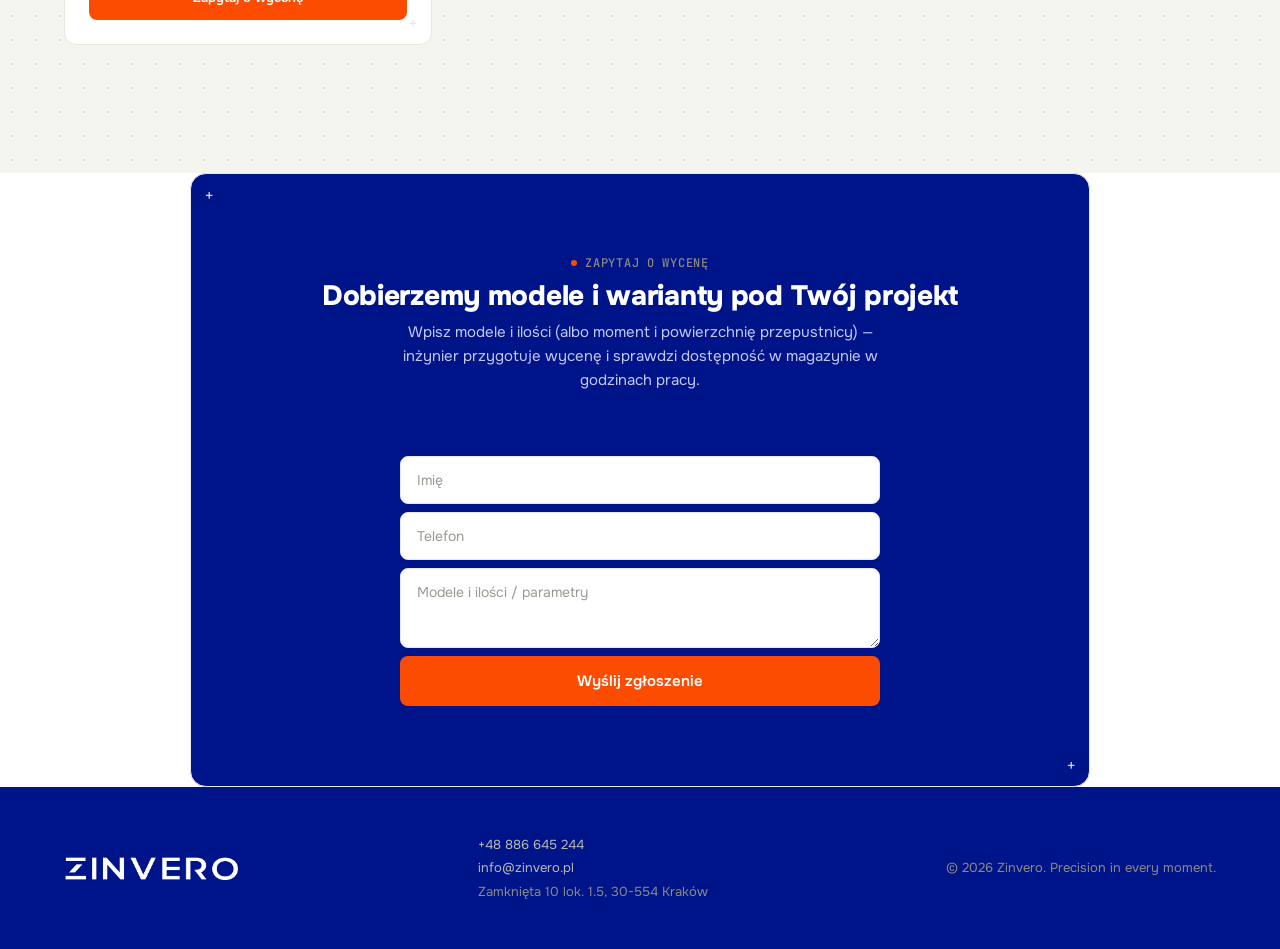
==== commit a468859e: "Rozbudowany header z mega-menu Produkty + strony O nas / Wsparcie / Wspolpraca / Kontakt (parytet z " ====
--- a/actuators.html
+++ b/actuators.html
@@ -34,18 +34,48 @@
 </head>
 <body>
 
-<header class="bg-white divider-bottom">
+<header class="bg-white divider-bottom site-header">
   <div class="container header-inner">
     <a href="index.html" class="logo">
       <img src="logo.png" alt="Zinvero">
     </a>
-    <nav>
+    <button class="nav-toggle" aria-label="Menu" aria-expanded="false" aria-controls="mainnav"><span></span><span></span><span></span></button>
+    <nav class="mainnav" id="mainnav" aria-label="Menu glowne">
       <ul>
-        <li><a href="actuators.html">Siłowniki</a></li>
+        <li><a href="index.html">Strona glowna</a></li>
+        <li><a href="o-nas.html">O nas</a></li>
+        <li class="has-mega">
+          <a href="actuators.html" class="mega-trigger">Produkty <span class="caret" aria-hidden="true">&#9662;</span></a>
+          <div class="mega">
+            <div class="container mega-grid">
+              <div class="mega-col">
+                <h4>Si&#322;owniki</h4>
+                <a href="actuators.html#bez-sprezyny"><b>Si&#322;owniki bez spr&#281;&#380;yny powrotnej</b><span>SP02N &middot; SP04N &middot; SP08N &middot; SP16N &middot; SP24N &middot; SP32N</span></a>
+                <a href="actuators.html#ze-sprezyna"><b>Si&#322;owniki ze spr&#281;&#380;yn&#261; powrotn&#261;</b><span>SP03S &middot; SP05S &middot; SP10S &middot; SP15S</span></a>
+                <a href="actuators.html#zawory"><b>Do zawor&#243;w kulowych</b><span>SP2N &middot; SP4N &middot; SP5N</span></a>
+                <a href="actuators.html#zawory"><b>Do zawor&#243;w grzybkowych</b><span>ILJA &middot; ILHA &middot; ILXA</span></a>
+              </div>
+              <div class="mega-col">
+                <h4>Zawory regulacyjne</h4>
+                <a href="actuators.html#zawory"><b>Zawory kulowe</b><span>CV2 &middot; CV3</span></a>
+                <a href="actuators.html#zawory"><b>Zawory grzybkowe</b><span>gwintowane: ILJV &middot; ko&#322;nierzowe: ILHV, ILXV</span></a>
+              </div>
+              <div class="mega-col">
+                <h4>Sterowniki i przetworniki</h4>
+                <a href="actuators.html#automatyka"><b>Czujniki temperatury i wilgotno&#347;ci</b><span>ILH301-I &middot; ILH301-NV &middot; ILH311-C</span></a>
+                <a href="actuators.html#automatyka"><b>Termostaty</b><span>ILH102 &middot; ILH114</span></a>
+                <a href="actuators.html#automatyka"><b>Inne elementy automatyki</b><span>PSW &middot; PM-220</span></a>
+              </div>
+            </div>
+          </div>
+        </li>
+        <li><a href="wsparcie.html">Wsparcie</a></li>
+        <li><a href="wspolpraca.html">Wsp&#243;&#322;praca</a></li>
       </ul>
     </nav>
     <div class="header-cta">
-      <a href="#actuators-lead" class="btn btn-primary">Zostaw zgłoszenie</a>
+      <a href="tel:+48886645244" class="header-phone">+48 886 645 244</a>
+      <a href="kontakt.html" class="btn btn-primary">Kontakt</a>
     </div>
   </div>
 </header>
@@ -133,7 +163,7 @@
 ].map(function(r){return {model:code+r.s,ster:"otwórz/zamknij (2-poz.)",nap:r.n,styk:r.k,masa:"—"};});}
 
 var CATS=[
- {id:"bez",name:"Siłowniki bez sprężyny powrotnej",img:"images/actuator-without-spring.jpg",pdf:"files/actuator-without-spring.pdf",
+ {id:"bez",slug:"bez-sprezyny",name:"Siłowniki bez sprężyny powrotnej",img:"images/actuator-without-spring.jpg",pdf:"files/actuator-without-spring.pdf",
   desc:"Do przepustnic powietrza w wentylacji i klimatyzacji. Moment 2–32 Nm.",fam:[
    {c:"SP02N",nm:"2 Nm",a:"< 0,4 m²",st:["2/3-punktowe","2-10V"],v:vN("SP02N",{"24":"0,49","24S":"0,53","24M":"0,50","24MS":"0,54","220":"0,51","220S":"0,55"})},
    {c:"SP04N",nm:"4 Nm",a:"< 0,8 m²",st:["2/3-punktowe","2-10V/0(4)-20mA"],v:vN("SP04N",{"24":"0,9","24S":"0,9","24M":"0,9","24MS":"0,9","220":"1,0","220S":"1,0"})},
@@ -141,18 +171,18 @@
    {c:"SP16N",nm:"16 Nm",a:"< 3,0 m²",st:["2/3-punktowe","2-10V/0(4)-20mA"],v:vN("SP16N")},
    {c:"SP24N",nm:"24 Nm",a:"< 4,5 m²",st:["2/3-punktowe","2-10V"],v:vN("SP24N")},
    {c:"SP32N",nm:"32 Nm",a:"< 6,0 m²",st:["2/3-punktowe","2-10V"],v:vN("SP32N")}]},
- {id:"ze",name:"Siłowniki ze sprężyną powrotną",img:"images/z-pruzynoyu.jpeg",pdf:"files/actuator-with-spring.pdf",safety:true,
+ {id:"ze",slug:"ze-sprezyna",name:"Siłowniki ze sprężyną powrotną",img:"images/z-pruzynoyu.jpeg",pdf:"files/actuator-with-spring.pdf",safety:true,
   desc:"Z funkcją bezpieczeństwa — sprężyna powrotna przy zaniku zasilania. Moment 3–15 Nm.",fam:[
    {c:"SP03S",nm:"3 Nm",a:"< 0,75 m²",st:["otwórz/zamknij"],v:vS("SP03S")},
    {c:"SP05S",nm:"5 Nm",a:"< 1,0 m²",st:["otwórz/zamknij"],v:vS("SP05S")},
    {c:"SP10S",nm:"10 Nm",a:"< 2,0 m²",st:["otwórz/zamknij"],v:vS("SP10S")},
    {c:"SP15S",nm:"15 Nm",a:"< 3,0 m²",st:["otwórz/zamknij"],v:vS("SP15S")}]},
- {id:"fire",name:"Siłowniki do klap przeciwpożarowych",img:"images/actuator-fire-damper.jpg",pdf:"files/actuator-fire-damper.pdf",safety:true,
+ {id:"fire",slug:"ppoz",name:"Siłowniki do klap przeciwpożarowych",img:"images/actuator-fire-damper.jpg",pdf:"files/actuator-fire-damper.pdf",safety:true,
   desc:"Ze sprężyną powrotną, do systemów oddymiania i ochrony ppoż. Moment 3–15 Nm.",fam:[
    {c:"FS03S",nm:"3 Nm",a:"< 0,75 m²",st:["otwórz/zamknij"],v:vS("FS03S")},
    {c:"FS05S",nm:"5 Nm",a:"< 1,0 m²",st:["otwórz/zamknij"],v:vS("FS05S")},
    {c:"FS10S",nm:"10 Nm",a:"< 2,0 m²",st:["otwórz/zamknij"],v:vS("FS10S")}]},
- {id:"kul",name:"Zawory kulowe i grzybkowe z siłownikami",img:"images/kulovi-krany.jpeg",pdf:"files/ball-valves.pdf",
+ {id:"kul",slug:"zawory",name:"Zawory kulowe i grzybkowe z siłownikami",img:"images/kulovi-krany.jpeg",pdf:"files/ball-valves.pdf",
   desc:"Zawory kulowe (2-/3-drogowe) oraz duże zawory grzybkowe z siłownikami serii ILJA/ILHA/ILXA.",fam:[
    {c:"SP2N",nm:"2 Nm",a:"< 0,4 m²",st:["2/3-punktowe","2-10V"],v:vN("SP2N")},
    {c:"SP4N",nm:"4 Nm",a:"< 0,8 m²",st:["2/3-punktowe","2-10V"],v:vN("SP4N")},
@@ -163,7 +193,7 @@
     v:[{model:"ILHA-12 (M)",ster:"2/3-punktowe / 2-10V",nap:"24 V / 230 V",styk:"—",masa:"—"},{model:"ILHA-18 (M)",ster:"2/3-punktowe / 2-10V",nap:"24 V / 230 V",styk:"—",masa:"—"}]},
    {c:"ILXA",nm:"3000–5000 Nm",a:"zawory ILXV",st:["2/3-punktowe","2-10V"],big:true,img:"images/globe-valves.jpg",pdf:"files/globe-valves.pdf",
     v:[{model:"ILXA-30 (M)",ster:"2/3-punktowe / 2-10V",nap:"24 V / 230 V",styk:"—",masa:"—"},{model:"ILXA-50 (M)",ster:"2/3-punktowe / 2-10V",nap:"24 V / 230 V",styk:"—",masa:"—"}]}]},
- {id:"inne",name:"Inne elementy automatyki",img:"images/datchyk-rele.jpeg",pdf:"files/sensors-relays.pdf",simple:true,
+ {id:"inne",slug:"automatyka",name:"Inne elementy automatyki",img:"images/datchyk-rele.jpeg",pdf:"files/sensors-relays.pdf",simple:true,
   desc:"Osprzęt uzupełniający: presostaty, pozycjonery, czujniki i termostaty.",fam:[
    {c:"Presostaty",a:"powietrze / woda",d:"Presostaty do kontroli ciśnienia w kanałach i instalacjach.",v:[]},
    {c:"Pozycjoner",a:"sygnał analog.",d:"Pozycjoner do siłowników — precyzyjne pozycjonowanie wg sygnału analogowego.",v:[]},
@@ -195,7 +225,7 @@
       '<div class="product-actions"><a href="'+pdf+'" class="btn btn-outline" target="_blank" rel="noopener">Pobierz kartę katalogową</a>'+
       '<a class="btn btn-primary" data-var="'+idx+'">Zapytaj o wycenę</a></div></div>';
   }).join('');
-  var sec=document.createElement('section'); sec.className="cat-section";
+  var sec=document.createElement('section'); sec.className="cat-section"; sec.id=C.slug||"";
   sec.innerHTML='<div class="section-head reveal"><span class="ghost-num">0'+(ci+1)+'</span>'+
     '<div class="eyebrow"><span class="dot"></span>'+esc(C.name)+'</div><h2>'+esc(C.name)+'</h2></div>'+
     '<div class="product-grid reveal-group">'+cards+'</div>';
--- a/style.css
+++ b/style.css
@@ -668,3 +668,43 @@
     .allegro-cta{ padding:14px 16px; gap:12px; }
     .allegro-cta .btn-allegro{ width:100%; }
   }
+
+  /* ===== Rich header + mega menu ===== */
+  .site-header{ position:sticky; top:0; z-index:100; }
+  .mainnav > ul{ display:flex; align-items:center; gap:2px; list-style:none; margin:0; padding:0; }
+  .mainnav a{ font-size:15px; font-weight:600; color:var(--black); padding:10px 13px; border:0; border-radius:8px; display:inline-flex; align-items:center; gap:6px; transition:background-color .15s ease, color .15s ease; }
+  .mainnav > ul > li > a:hover{ background:#eef0fb; color:var(--navy); }
+  .mainnav .caret{ font-size:11px; opacity:.7; }
+  .has-mega{ position:static; }
+  .mega{ position:absolute; left:0; right:0; top:100%; background:var(--white); border-top:1px solid var(--divider); box-shadow:0 24px 48px rgba(15,15,14,.10); opacity:0; visibility:hidden; transform:translateY(6px); transition:opacity .16s ease, transform .16s ease, visibility .16s; padding:28px 0; z-index:200; }
+  .has-mega:hover .mega, .has-mega:focus-within .mega{ opacity:1; visibility:visible; transform:translateY(0); }
+  .mega-grid{ display:grid; grid-template-columns:repeat(3,1fr); gap:28px; }
+  .mega-col h4{ color:var(--navy); font-size:13px; letter-spacing:.04em; text-transform:uppercase; margin:0 0 10px; font-weight:600; }
+  .mega-col a{ display:block; padding:9px 10px; border-radius:8px; }
+  .mega-col a:hover{ background:#f6f7fb; }
+  .mega-col a b{ display:block; font-size:14px; color:var(--black); font-weight:600; }
+  .mega-col a:hover b{ color:var(--yellow); }
+  .mega-col a span{ display:block; font-size:12px; color:var(--text-secondary); margin-top:2px; font-family:'JetBrains Mono', monospace; }
+  .header-phone{ font-weight:600; font-size:15px; color:var(--navy); white-space:nowrap; padding:10px 8px; }
+  .nav-toggle{ display:none; flex-direction:column; gap:5px; background:none; border:0; cursor:pointer; padding:8px; }
+  .nav-toggle span{ width:24px; height:2px; background:var(--black); display:block; border-radius:2px; transition:transform .2s ease, opacity .2s ease; }
+  .nav-toggle[aria-expanded="true"] span:nth-child(1){ transform:translateY(7px) rotate(45deg); }
+  .nav-toggle[aria-expanded="true"] span:nth-child(2){ opacity:0; }
+  .nav-toggle[aria-expanded="true"] span:nth-child(3){ transform:translateY(-7px) rotate(-45deg); }
+  .nav-backdrop{ position:fixed; inset:0; background:rgba(15,15,14,.4); z-index:250; opacity:0; transition:opacity .2s ease; }
+  .cat-section{ scroll-margin-top:92px; }
+
+  @media (max-width:1023px){
+    .nav-toggle{ display:flex; }
+    .mainnav{ position:fixed; top:0; right:0; bottom:0; width:min(340px,86vw); background:var(--white); transform:translateX(100%); transition:transform .25s ease; z-index:300; padding:76px 18px 24px; overflow-y:auto; box-shadow:-12px 0 48px rgba(0,0,0,.18); display:block; }
+    .mainnav.open{ transform:translateX(0); }
+    .mainnav > ul{ flex-direction:column; align-items:stretch; gap:2px; }
+    .mainnav a{ padding:13px 12px; font-size:16px; }
+    .mega{ position:static; opacity:1; visibility:visible; transform:none; box-shadow:none; border:0; padding:2px 0 8px; }
+    .mega .container{ padding:0; }
+    .mega-grid{ grid-template-columns:1fr; gap:8px; }
+    .mega-col h4{ margin-top:10px; }
+    .mega-col a{ padding:8px 12px; }
+    body.nav-open{ overflow:hidden; }
+  }
+  @media (max-width:480px){ .header-phone{ display:none; } }
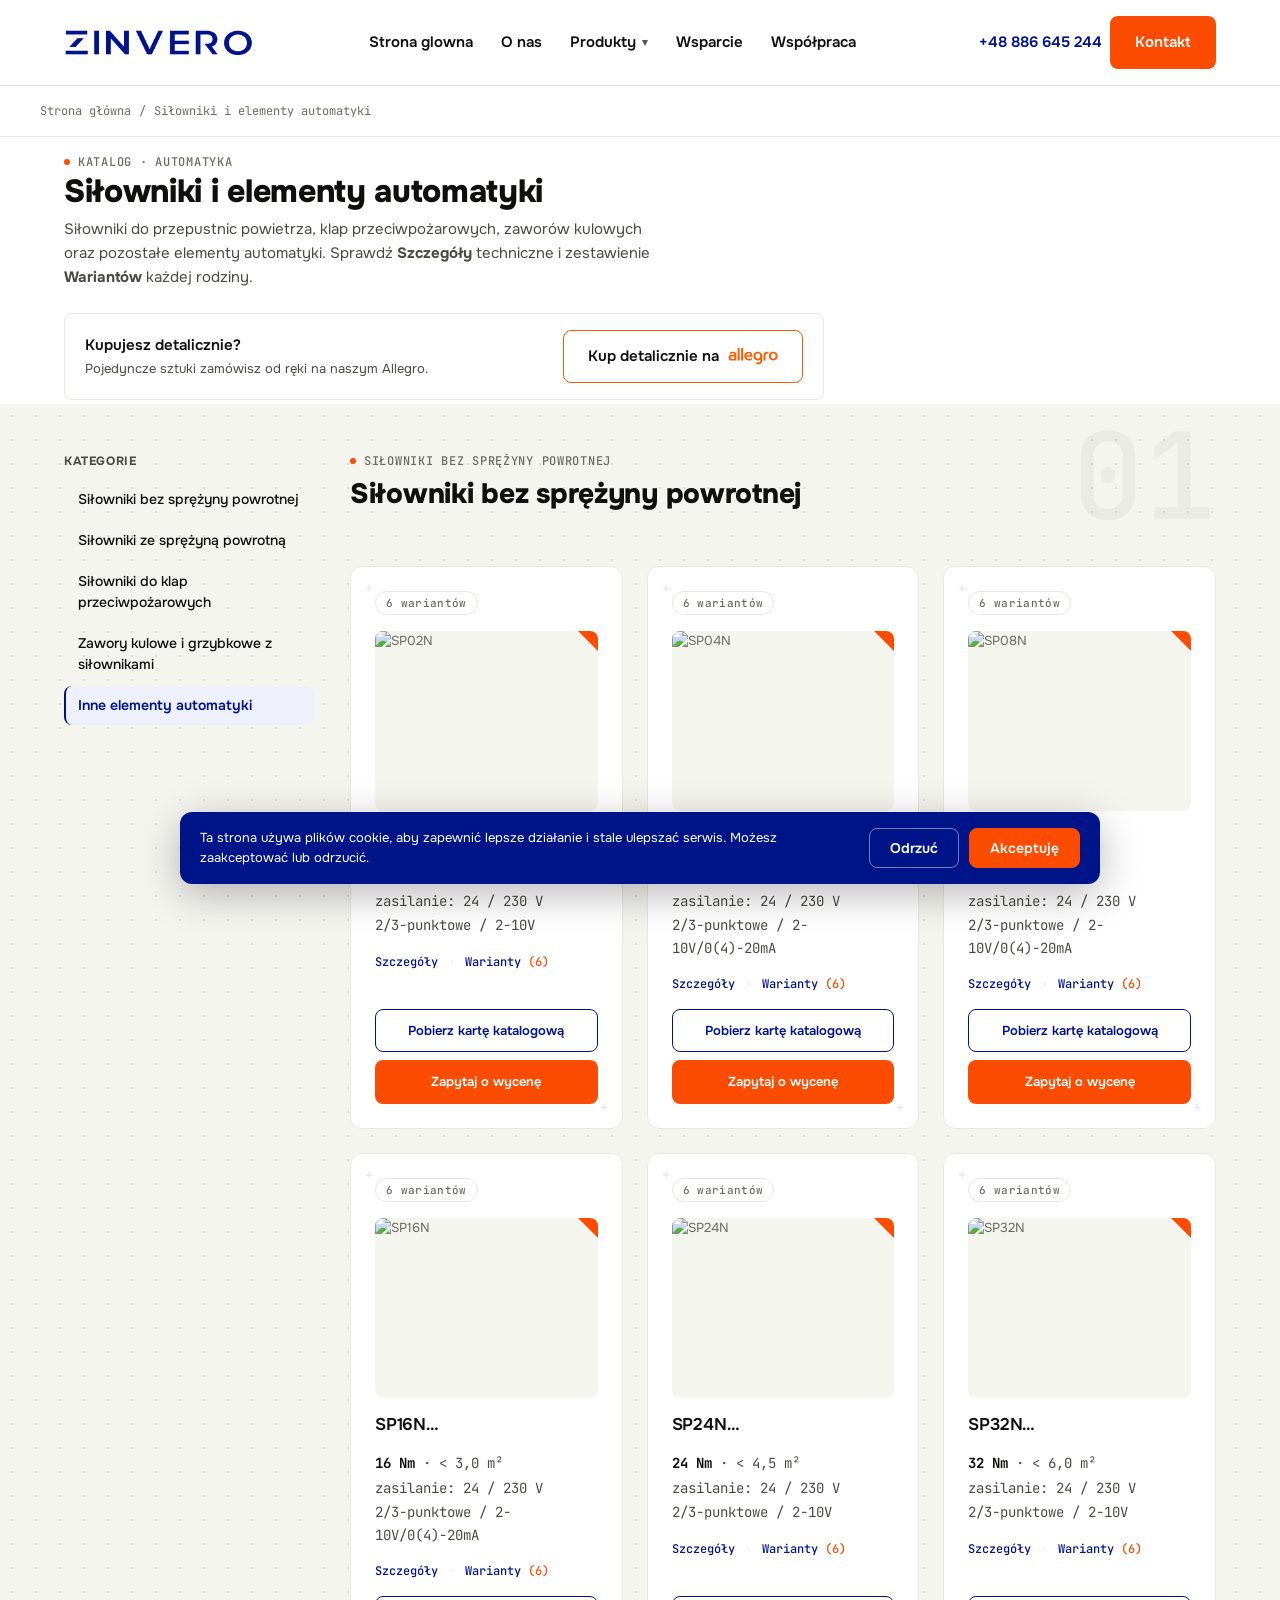
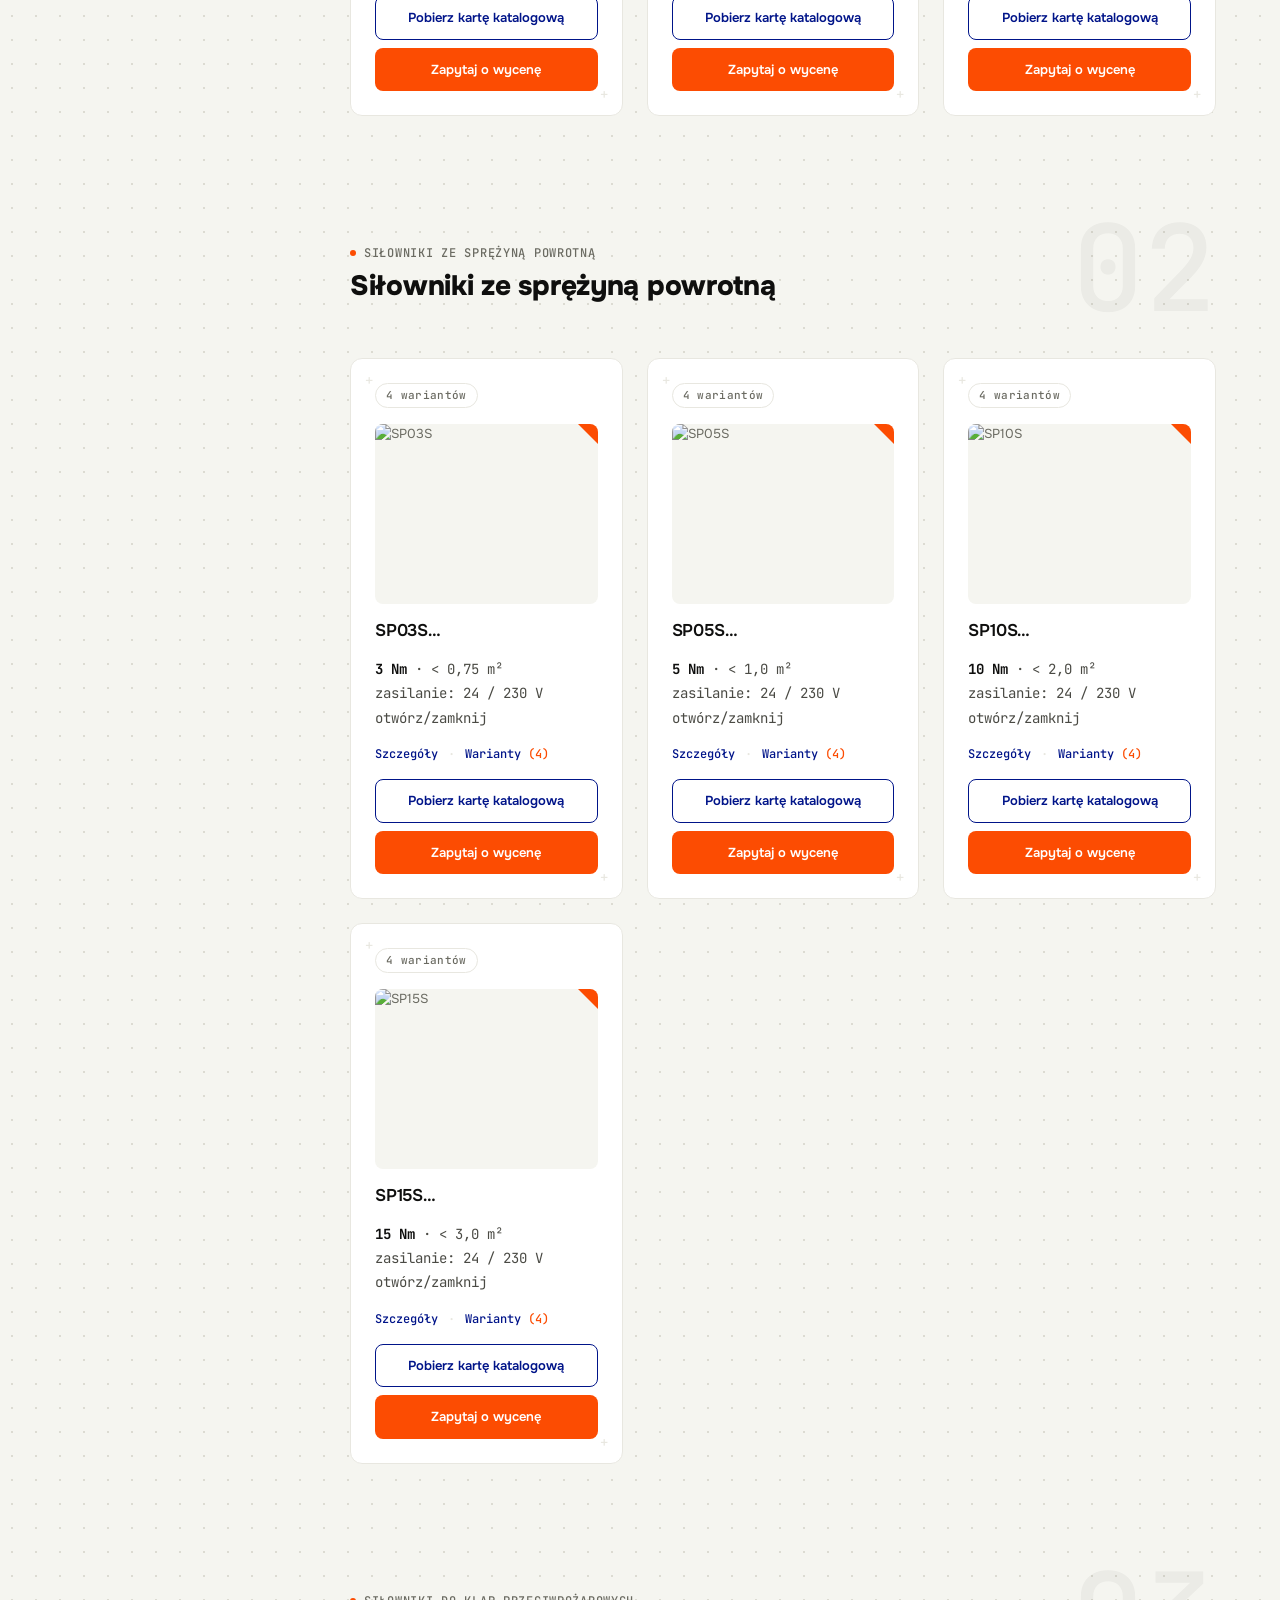
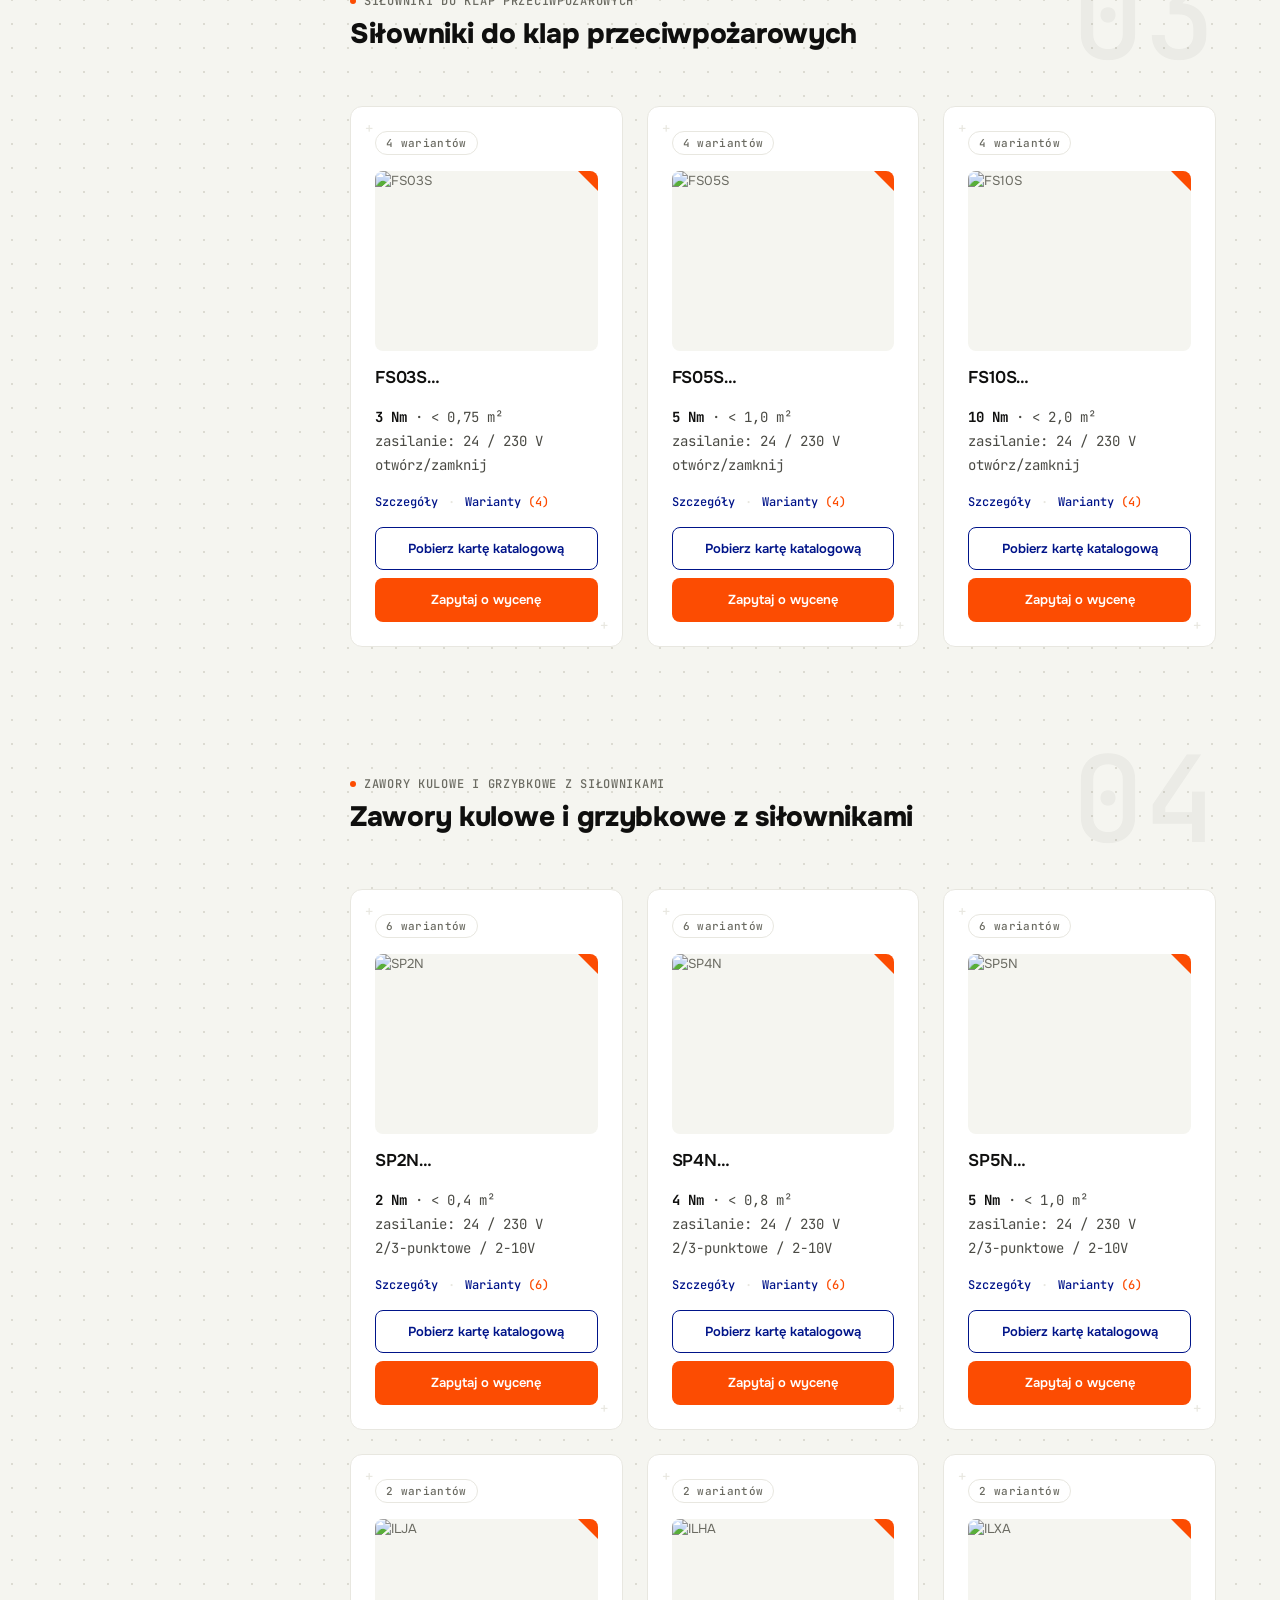
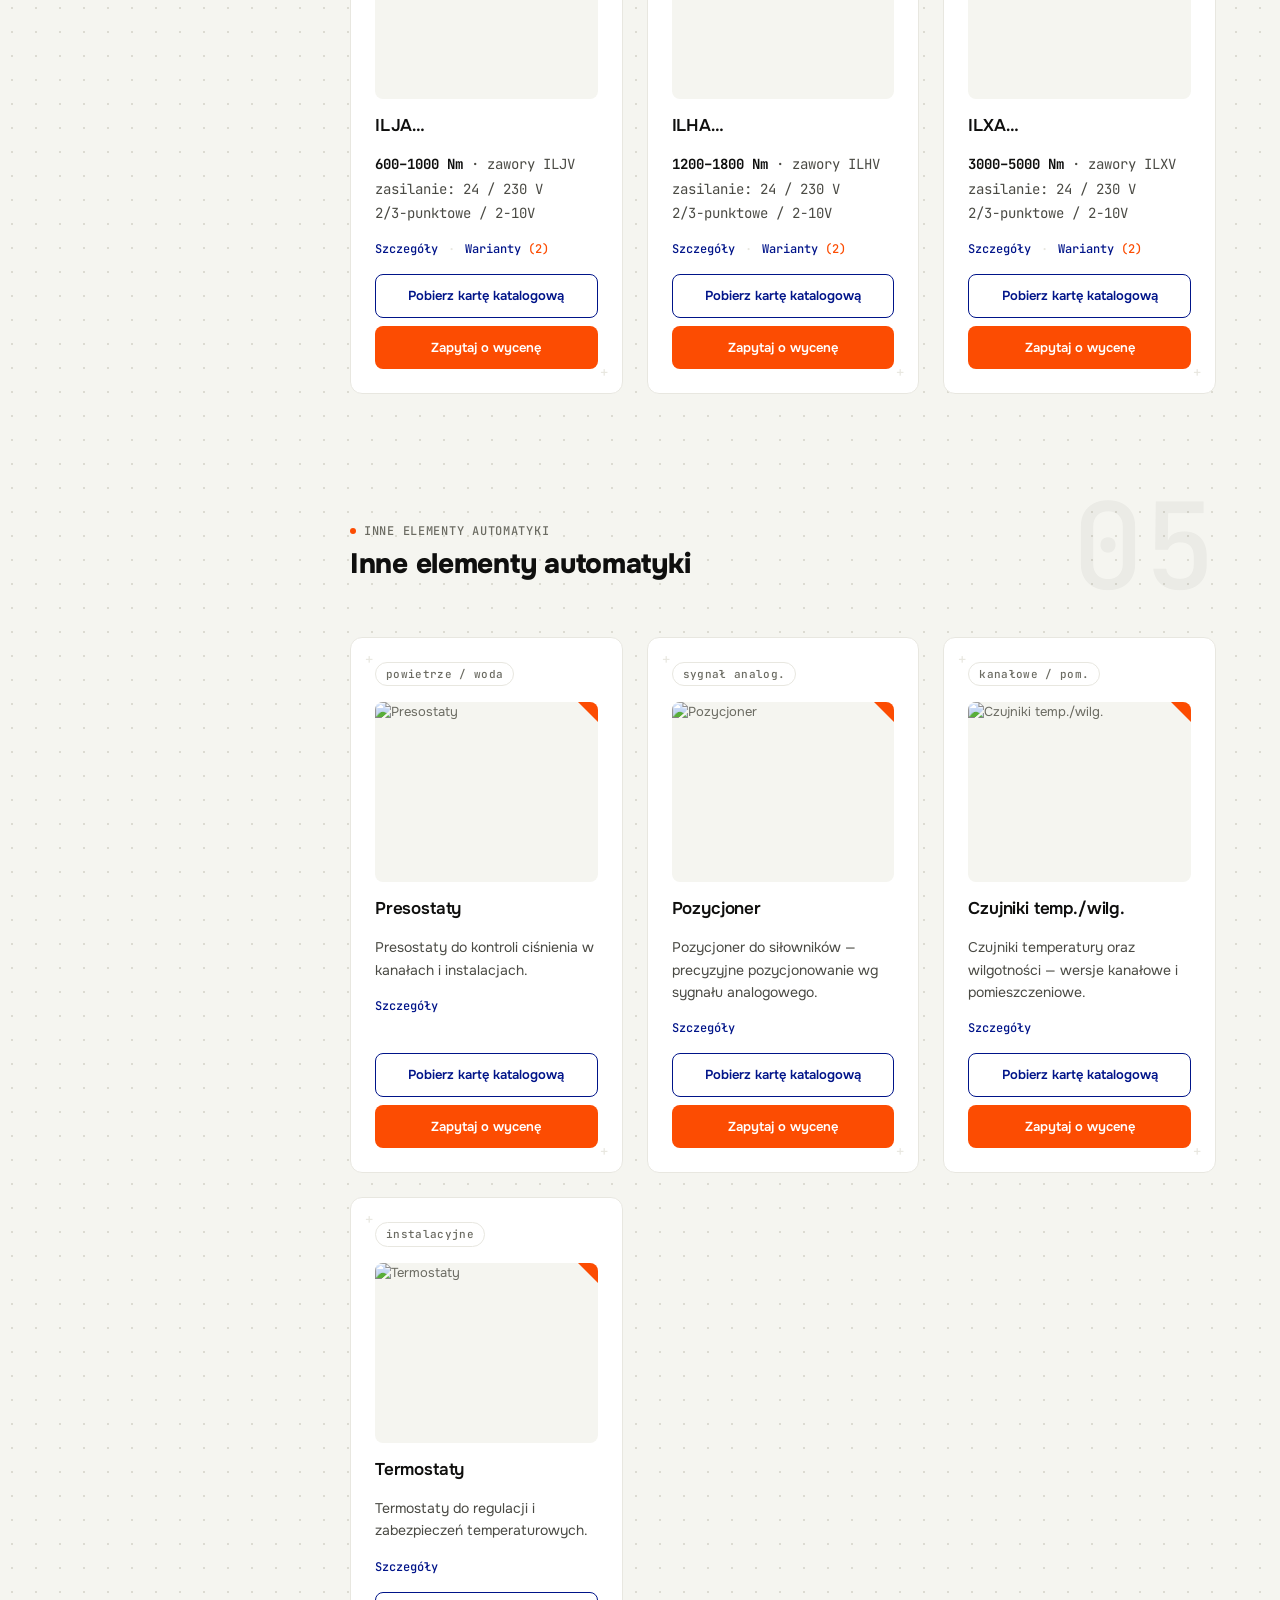
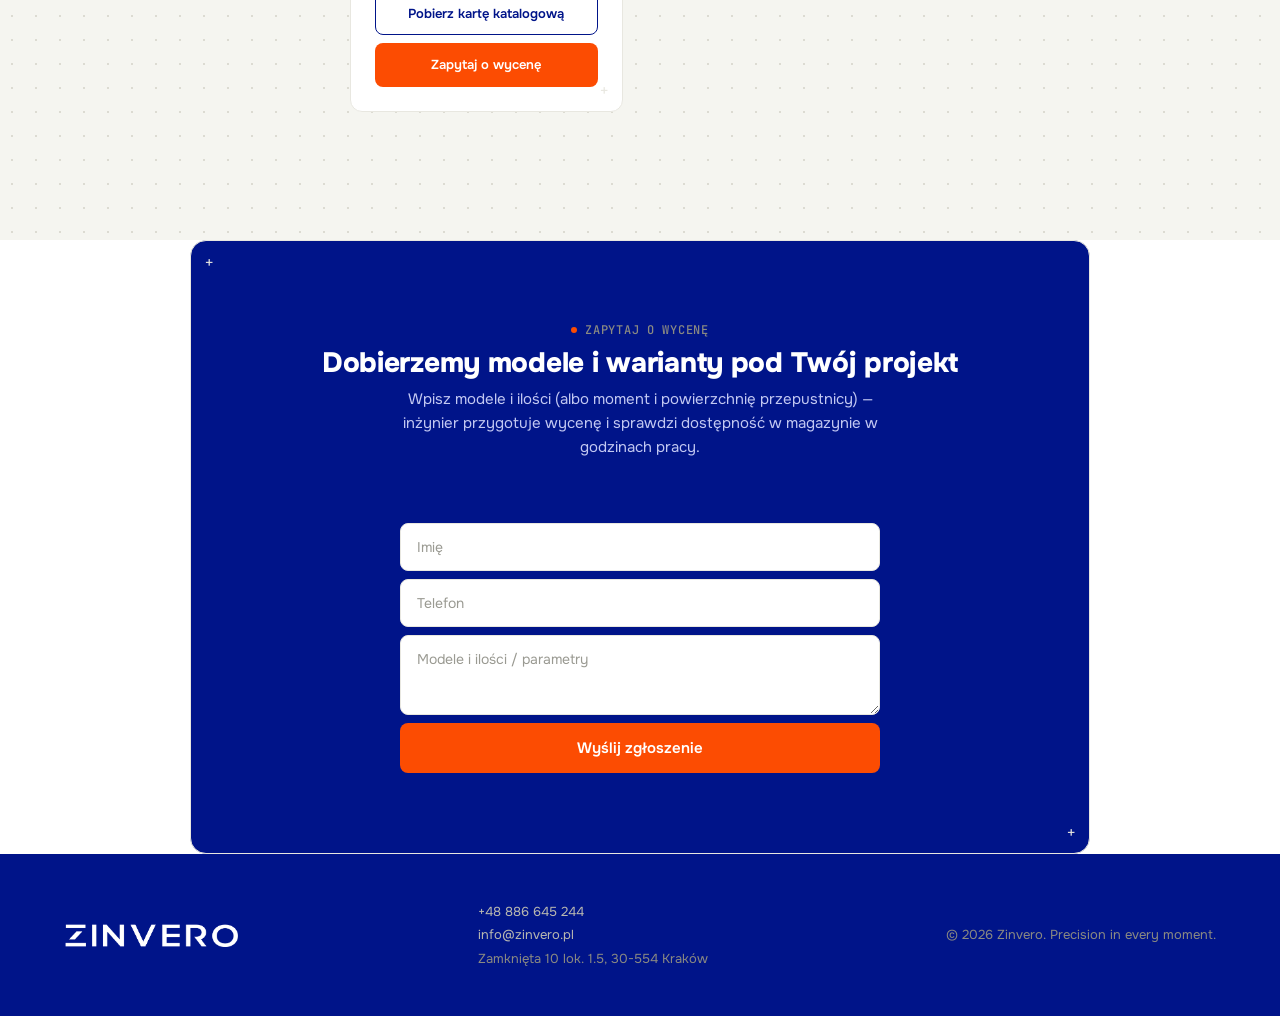
==== commit e94ef9d9: "Wspolpraca/Wsparcie wg starej struktury z grafikami (FAQ na dole), mega-menu z opoznieniem zamknieci" ====
--- a/actuators.html
+++ b/actuators.html
@@ -103,7 +103,7 @@
   </div>
 </section>
 
-<main class="bg-gray"><div class="container" id="catalog" style="padding-top:var(--xl);"></div></main>
+<main class="bg-gray"><div class="container" style="padding-top:var(--xl);"><div class="catalog-layout"><aside class="cat-nav" id="cat-nav" aria-label="Kategorie"></aside><div id="catalog"></div></div></div></main>
 
 <section class="bg-white" style="padding-top:0;" id="actuators-lead">
   <div class="container">
@@ -231,6 +231,25 @@
     '<div class="product-grid reveal-group">'+cards+'</div>';
   cat.appendChild(sec);
 });
+
+// Lewa nawigacja kategorii + scroll-spy
+(function(){
+  var nav=document.getElementById('cat-nav');
+  if(!nav) return;
+  nav.innerHTML='<div class="cat-nav-inner"><h4>Kategorie</h4><ul>'+CATS.map(function(C){return '<li><a href="#'+C.slug+'">'+esc(C.name)+'</a></li>';}).join('')+'</ul></div>';
+  var links=nav.querySelectorAll('a');
+  if('IntersectionObserver' in window){
+    var spy=new IntersectionObserver(function(ents){
+      ents.forEach(function(en){
+        if(en.isIntersecting){
+          var id=en.target.id;
+          links.forEach(function(x){ x.classList.toggle('active', x.getAttribute('href')==='#'+id); });
+        }
+      });
+    }, {rootMargin:'-40% 0px -55% 0px'});
+    CATS.forEach(function(C){ var s=document.getElementById(C.slug); if(s) spy.observe(s); });
+  }
+})();
 
 /* reveal dla dynamicznie dodanych sekcji (script.js obserwuje tylko elementy z czasu ładowania) */
 (function(){
--- a/style.css
+++ b/style.css
@@ -677,7 +677,7 @@
   .mainnav .caret{ font-size:11px; opacity:.7; }
   .has-mega{ position:static; }
   .mega{ position:absolute; left:0; right:0; top:100%; background:var(--white); border-top:1px solid var(--divider); box-shadow:0 24px 48px rgba(15,15,14,.10); opacity:0; visibility:hidden; transform:translateY(6px); transition:opacity .16s ease, transform .16s ease, visibility .16s; padding:28px 0; z-index:200; }
-  .has-mega:hover .mega, .has-mega:focus-within .mega{ opacity:1; visibility:visible; transform:translateY(0); }
+  .has-mega.mega-open .mega, .has-mega:focus-within .mega{ opacity:1; visibility:visible; transform:translateY(0); }
   .mega-grid{ display:grid; grid-template-columns:repeat(3,1fr); gap:28px; }
   .mega-col h4{ color:var(--navy); font-size:13px; letter-spacing:.04em; text-transform:uppercase; margin:0 0 10px; font-weight:600; }
   .mega-col a{ display:block; padding:9px 10px; border-radius:8px; }
@@ -708,3 +708,25 @@
     body.nav-open{ overflow:hidden; }
   }
   @media (max-width:480px){ .header-phone{ display:none; } }
+
+  /* ===== Media split + partner cards ===== */
+  .media-split{ display:grid; grid-template-columns:1fr 1fr; gap:40px; align-items:center; }
+  .media-img{ width:100%; border-radius:var(--radius-md); overflow:hidden; border:1px solid var(--divider); }
+  .media-img img{ width:100%; height:100%; object-fit:cover; display:block; aspect-ratio:4/3; }
+  .media-txt h2{ margin-top:0; }
+  .media-txt ul{ list-style:none; margin:14px 0 0; padding:0; display:flex; flex-direction:column; gap:10px; }
+  .media-txt ul li{ display:flex; gap:9px; font-size:15px; color:var(--text-secondary); }
+  .media-txt ul li::before{ content:"+"; color:var(--yellow); font-family:'JetBrains Mono',monospace; font-weight:500; }
+  .partner-grid{ display:grid; grid-template-columns:repeat(3,1fr); gap:24px; }
+  @media(max-width:1023px){ .media-split{ grid-template-columns:1fr; gap:22px; } .partner-grid{ grid-template-columns:1fr; } }
+
+
+  /* ===== Catalog left navigation (products page) ===== */
+  .catalog-layout{ display:grid; grid-template-columns:250px 1fr; gap:36px; align-items:start; }
+  .cat-nav{ position:sticky; top:100px; }
+  .cat-nav-inner h4{ font-size:12px; text-transform:uppercase; letter-spacing:.05em; color:var(--text-secondary); margin:0 0 10px; }
+  .cat-nav-inner ul{ list-style:none; margin:0; padding:0; display:flex; flex-direction:column; gap:2px; }
+  .cat-nav-inner a{ display:block; padding:9px 12px; border-radius:8px; font-size:14px; font-weight:500; color:var(--black); border-left:2px solid transparent; transition:background-color .15s ease, color .15s ease; }
+  .cat-nav-inner a:hover{ background:#eef0fb; color:var(--navy); }
+  .cat-nav-inner a.active{ background:#eef0fb; color:var(--navy); border-left-color:var(--navy); font-weight:600; }
+  @media(max-width:1023px){ .catalog-layout{ grid-template-columns:1fr; } .cat-nav{ display:none; } }
